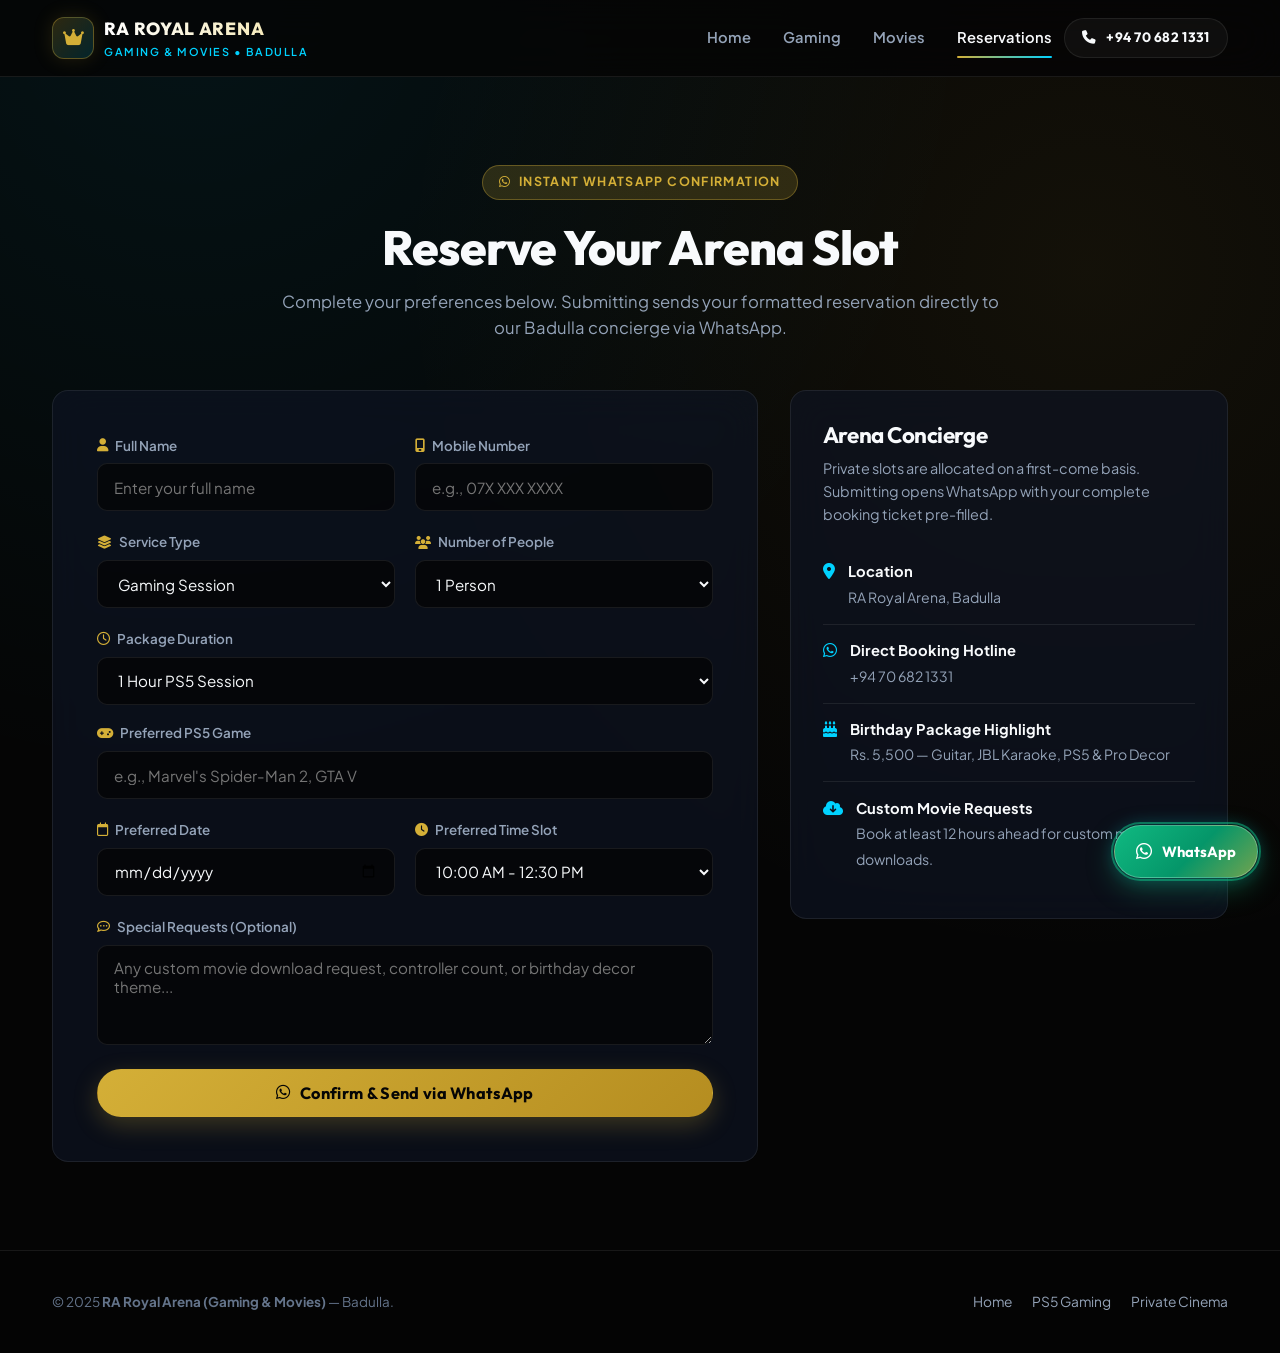
==== booking.html @ 8f67721d "Update booking.html" ====
<!DOCTYPE html>
<html lang="en">
<head>
  <meta charset="UTF-8" />
  <meta name="viewport" content="width=device-width, initial-scale=1.0" />
  <title>Reservations |Royal Arena - Badulla</title>
  <meta name="description" content="Book your PS5 gaming session, private movie screening, or VIP birthday party directly via WhatsApp atRoyal Arena, Badulla." />

  <link rel="preconnect" href="https://fonts.googleapis.com" />
  <link rel="preconnect" href="https://fonts.gstatic.com" crossorigin />
  <link href="https://fonts.googleapis.com/css2?family=Outfit:wght@500;600;700;800;900&family=Plus+Jakarta+Sans:wght@400;500;600;700&display=swap" rel="stylesheet" />
  <link rel="stylesheet" href="https://cdnjs.cloudflare.com/ajax/libs/font-awesome/6.5.1/css/all.min.css" />
  <link rel="stylesheet" href="assets/css/styles.css" />
</head>
<body>
  <div class="page-transition"></div>

  <!-- Header -->
  <header class="site-header">
    <div class="container nav-wrapper">
      <a href="index.html" class="brand-logo">
        <div class="brand-mark"><i class="fa-solid fa-crown"></i></div>
        <div class="brand-text">
          <span class="brand-title">RA Royal Arena</span>
          <span class="brand-subtitle">Gaming &amp; Movies • Badulla</span>
        </div>
      </a>

      <nav class="nav-desktop" aria-label="Primary Navigation">
        <a href="index.html" class="nav-link">Home</a>
        <a href="gaming.html" class="nav-link">Gaming</a>
        <a href="movies.html" class="nav-link">Movies</a>
        <a href="booking.html" class="nav-link active">Reservations</a>
      </nav>

      <a href="tel:+94706821331" class="btn btn-outline btn-sm nav-cta">
        <i class="fa-solid fa-phone"></i> +94 70 682 1331
      </a>

      <button id="mobileMenuToggle" class="mobile-toggle" aria-label="Toggle Menu" aria-expanded="false">
        <i class="fa-solid fa-bars"></i>
      </button>
    </div>
  </header>

  <div id="mobileDrawer" class="mobile-drawer">
    <a href="index.html" class="mobile-nav-link">Home <i class="fa-solid fa-chevron-right"></i></a>
    <a href="gaming.html" class="mobile-nav-link">PS5 Gaming <i class="fa-solid fa-chevron-right"></i></a>
    <a href="movies.html" class="mobile-nav-link">Private Movies <i class="fa-solid fa-chevron-right"></i></a>
    <a href="booking.html" class="mobile-nav-link active">Book Reservation <i class="fa-solid fa-chevron-right"></i></a>
    <a href="booking.html" class="btn btn-gold" style="margin-top: 0.75rem; width: 100%;">
      <i class="fa-regular fa-calendar-check"></i> Book Arena Now
    </a>
  </div>

  <main>
    <section class="section">
      <div class="container">
        <div class="section-header">
          <div class="eyebrow">
            <i class="fa-brands fa-whatsapp"></i> Instant WhatsApp Confirmation
          </div>
          <h1 class="section-title">Reserve Your Arena Slot</h1>
          <p class="section-subtitle">
            Complete your preferences below. Submitting sends your formatted reservation directly to our Badulla concierge via WhatsApp.
          </p>
        </div>

        <div class="booking-layout">
          <!-- Reservation Form -->
          <div class="glass-panel booking-card">
            <form id="reservationForm" novalidate>
              <div class="form-grid form-grid-2" style="margin-bottom: 1.25rem;">
                <div class="form-group">
                  <label for="fullName" class="form-label">
                    <i class="fa-solid fa-user"></i> Full Name
                  </label>
                  <input type="text" id="fullName" class="form-control" placeholder="Enter your full name" required />
                </div>

                <div class="form-group">
                  <label for="mobileNumber" class="form-label">
                    <i class="fa-solid fa-mobile-screen"></i> Mobile Number
                  </label>
                  <input type="tel" id="mobileNumber" class="form-control" placeholder="e.g., 07X XXX XXXX" required />
                </div>
              </div>

              <div class="form-grid form-grid-2" style="margin-bottom: 1.25rem;">
                <div class="form-group">
                  <label for="serviceType" class="form-label">
                    <i class="fa-solid fa-layer-group"></i> Service Type
                  </label>
                  <select id="serviceType" class="form-control">
                    <option value="Gaming Session">Gaming Session</option>
                    <option value="Movie Package">Movie Package</option>
                    <option value="Birthday Package">Birthday Package</option>
                  </select>
                </div>

                <div class="form-group">
                  <label for="peopleCount" class="form-label">
                    <i class="fa-solid fa-users"></i> Number of People
                  </label>
                  <select id="peopleCount" class="form-control"></select>
                </div>
              </div>

              <div class="form-grid" style="margin-bottom: 1.25rem;">
                <div class="form-group" id="durationGroup">
                  <label for="duration" class="form-label">
                    <i class="fa-regular fa-clock"></i> Package Duration
                  </label>
                  <select id="duration" class="form-control"></select>
                </div>

                <div class="form-group">
                  <label for="selectionTitle" id="selectionTitleLabel" class="form-label">
                    <i class="fa-solid fa-gamepad"></i> Preferred Game / Movie / Details
                  </label>
                  <input type="text" id="selectionTitle" class="form-control" placeholder="Specify your game, movie, or custom request" />
                </div>
              </div>

              <div class="form-grid form-grid-2" style="margin-bottom: 1.25rem;">
                <div class="form-group">
                  <label for="preferredDate" class="form-label">
                    <i class="fa-regular fa-calendar"></i> Preferred Date
                  </label>
                  <input type="date" id="preferredDate" class="form-control" required />
                </div>

                <div class="form-group">
                  <label for="timeSlot" class="form-label">
                    <i class="fa-solid fa-clock"></i> Preferred Time Slot
                  </label>
                  <select id="timeSlot" class="form-control" required>
                    <option value="10:00 AM - 12:30 PM">10:00 AM - 12:30 PM</option>
                    <option value="12:30 PM - 03:00 PM">12:30 PM - 03:00 PM</option>
                    <option value="03:00 PM - 05:30 PM">03:00 PM - 05:30 PM</option>
                    <option value="05:30 PM - 08:00 PM">05:30 PM - 08:00 PM</option>
                    <option value="08:00 PM - 10:30 PM">08:00 PM - 10:30 PM</option>
                  </select>
                </div>
              </div>

              <div class="form-group" style="margin-bottom: 1.5rem;">
                <label for="additionalNotes" class="form-label">
                  <i class="fa-regular fa-comment-dots"></i> Special Requests (Optional)
                </label>
                <textarea id="additionalNotes" class="form-control" placeholder="Any custom movie download request, controller count, or birthday decor theme..."></textarea>
              </div>

              <p id="formError" class="form-error" style="margin-bottom: 1rem;">
                <i class="fa-solid fa-circle-exclamation"></i> Please fill in your Full Name, Mobile Number, and Preferred Date before submitting.
              </p>

              <button type="submit" class="btn btn-gold" style="width: 100%; font-size: 1.02rem;">
                <i class="fa-brands fa-whatsapp"></i> Confirm &amp; Send via WhatsApp
              </button>
            </form>
          </div>

          <!-- Concierge Information Panel -->
          <aside class="glass-panel summary-card">
            <h2 style="font-size: 1.4rem; margin-bottom: 0.5rem;">Arena Concierge</h2>
            <p style="color: var(--text-secondary); font-size: 0.9rem; margin-bottom: 1.25rem;">
              Private slots are allocated on a first-come basis. Submitting opens WhatsApp with your complete booking ticket pre-filled.
            </p>

            <div class="summary-row">
              <i class="fa-solid fa-location-dot"></i>
              <div>
                <strong style="display: block; font-size: 0.92rem;">Location</strong>
                <span style="color: var(--text-secondary); font-size: 0.88rem;">RA Royal Arena, Badulla</span>
              </div>
            </div>

            <div class="summary-row">
              <i class="fa-brands fa-whatsapp"></i>
              <div>
                <strong style="display: block; font-size: 0.92rem;">Direct Booking Hotline</strong>
                <span style="color: var(--text-secondary); font-size: 0.88rem;">+94 70 682 1331</span>
              </div>
            </div>

            <div class="summary-row">
              <i class="fa-solid fa-cake-candles"></i>
              <div>
                <strong style="display: block; font-size: 0.92rem;">Birthday Package Highlight</strong>
                <span style="color: var(--text-secondary); font-size: 0.88rem;">Rs. 5,500 — Guitar, JBL Karaoke, PS5 &amp; Pro Decor</span>
              </div>
            </div>

            <div class="summary-row">
              <i class="fa-solid fa-cloud-arrow-down"></i>
              <div>
                <strong style="display: block; font-size: 0.92rem;">Custom Movie Requests</strong>
                <span style="color: var(--text-secondary); font-size: 0.88rem;">Book at least 12 hours ahead for custom movie downloads.</span>
              </div>
            </div>
          </aside>
        </div>
      </div>
    </section>
  </main>

  <footer class="site-footer">
    <div class="container footer-inner">
      <div class="footer-meta">
        &copy; 2025 <strong>RA Royal Arena (Gaming &amp; Movies)</strong> — Badulla.
      </div>
      <div class="footer-links">
        <a href="index.html">Home</a>
        <a href="gaming.html">PS5 Gaming</a>
        <a href="movies.html">Private Cinema</a>
      </div>
    </div>
  </footer>

  <!-- Floating Action Component (Direct WhatsApp Chat on Booking Page) -->
  <a href="https://wa.me/94706821331" target="_blank" rel="noopener noreferrer" class="floating-action" aria-label="Chat on WhatsApp">
    <i class="fa-brands fa-whatsapp"></i>
    <span>WhatsApp</span>
  </a>

  <script src="assets/js/main.js"></script>
</body>
</html>
---- assets/css/styles.css ----
/* ==========================================================================
   RA ROYAL ARENA - LUXURY DESIGN SYSTEM (MOBILE-FIRST HARDENED)
   Palette: Deep Obsidian (#050505), Midnight Navy (#0B0F19),
            Luxury Gold (#D4AF37), Electric Neon Blue (#00D2FF)
   ========================================================================== */

:root {
  --bg-primary: #050505;
  --bg-secondary: #0b0f19;
  --bg-card: rgba(15, 21, 36, 0.65);
  --bg-card-hover: rgba(20, 28, 48, 0.85);

  --gold-primary: #d4af37;
  --gold-light: #f3e5ab;
  --gold-dim: rgba(212, 175, 55, 0.18);

  --neon-blue: #00d2ff;
  --neon-blue-deep: #2563eb;
  --neon-blue-dim: rgba(0, 210, 255, 0.15);

  --text-primary: #f8fafc;
  --text-secondary: #94a3b8;
  --text-muted: #64748b;

  --border-glass: rgba(255, 255, 255, 0.08);
  --border-gold: rgba(212, 175, 55, 0.35);
  --border-neon: rgba(0, 210, 255, 0.35);

  --radius-sm: 10px;
  --radius-md: 16px;
  --radius-lg: 24px;
  --radius-pill: 9999px;

  --transition-fast: 0.25s cubic-bezier(0.4, 0, 0.2, 1);
  --transition-smooth: 0.45s cubic-bezier(0.16, 1, 0.3, 1);
}

/* Reset & Base */
*,
*::before,
*::after {
  box-sizing: border-box;
  margin: 0;
  padding: 0;
}

html {
  scroll-behavior: smooth;
  font-size: 16px;
  background-color: var(--bg-primary);
  color: var(--text-primary);
  overflow-x: hidden;
}

body {
  font-family: 'Plus Jakarta Sans', -apple-system, BlinkMacSystemFont, sans-serif;
  background: radial-gradient(circle at 15% 0%, rgba(0, 210, 255, 0.07) 0%, transparent 45%),
              radial-gradient(circle at 85% 20%, rgba(212, 175, 55, 0.07) 0%, transparent 45%),
              var(--bg-primary);
  color: var(--text-primary);
  line-height: 1.6;
  overflow-x: hidden;
  min-height: 100vh;
  display: flex;
  flex-direction: column;
  -webkit-font-smoothing: antialiased;
}

/* Smooth Page Transition Overlay */
.page-transition {
  position: fixed;
  inset: 0;
  background: var(--bg-primary);
  z-index: 9999;
  pointer-events: none;
  opacity: 0;
  transition: opacity 0.3s ease;
}

body.page-leaving .page-transition {
  opacity: 1;
}

h1, h2, h3, h4, .brand-font {
  font-family: 'Outfit', sans-serif;
  letter-spacing: -0.02em;
  line-height: 1.15;
}

a {
  color: inherit;
  text-decoration: none;
}

ul {
  list-style: none;
}

/* Container */
.container {
  width: 100%;
  max-width: 1240px;
  margin: 0 auto;
  padding: 0 1.15rem;
}

@media (min-width: 768px) {
  .container {
    padding: 0 2rem;
  }
}

/* Glassmorphism Utility */
.glass-panel {
  background: var(--bg-card);
  backdrop-filter: blur(18px);
  -webkit-backdrop-filter: blur(18px);
  border: 1px solid var(--border-glass);
  border-radius: var(--radius-md);
}

/* ==========================================================================
   HEADER & NAVIGATION (Mobile-First Fixed)
   ========================================================================== */
.site-header {
  position: sticky;
  top: 0;
  z-index: 100;
  background: rgba(5, 5, 5, 0.85);
  backdrop-filter: blur(20px);
  -webkit-backdrop-filter: blur(20px);
  border-bottom: 1px solid var(--border-glass);
}

.nav-wrapper {
  display: flex;
  align-items: center;
  justify-content: space-between;
  gap: 0.75rem;
  height: 68px;
}

@media (min-width: 900px) {
  .nav-wrapper {
    height: 76px;
  }
}

.brand-logo {
  display: flex;
  align-items: center;
  gap: 0.65rem;
  min-width: 0;
  flex: 1;
}

.brand-mark {
  width: 38px;
  height: 38px;
  flex-shrink: 0;
  border-radius: 10px;
  background: linear-gradient(135deg, rgba(212, 175, 55, 0.2), rgba(0, 210, 255, 0.15));
  border: 1px solid var(--border-gold);
  display: flex;
  align-items: center;
  justify-content: center;
  color: var(--gold-primary);
  font-size: 1rem;
  box-shadow: 0 0 20px rgba(212, 175, 55, 0.15);
}

@media (min-width: 768px) {
  .brand-mark {
    width: 42px;
    height: 42px;
    border-radius: 12px;
    font-size: 1.15rem;
  }
}

.brand-text {
  display: flex;
  flex-direction: column;
  min-width: 0;
}

.brand-title {
  font-family: 'Outfit', sans-serif;
  font-weight: 800;
  font-size: 0.98rem;
  letter-spacing: 0.03em;
  text-transform: uppercase;
  white-space: nowrap;
  overflow: hidden;
  text-overflow: ellipsis;
  background: linear-gradient(90deg, #ffffff 0%, var(--gold-light) 100%);
  -webkit-background-clip: text;
  -webkit-text-fill-color: transparent;
}

.brand-subtitle {
  font-size: 0.62rem;
  letter-spacing: 0.1em;
  text-transform: uppercase;
  color: var(--neon-blue);
  font-weight: 600;
  white-space: nowrap;
  overflow: hidden;
  text-overflow: ellipsis;
}

@media (min-width: 480px) {
  .brand-title {
    font-size: 1.1rem;
    letter-spacing: 0.04em;
  }
  .brand-subtitle {
    font-size: 0.68rem;
    letter-spacing: 0.14em;
  }
}

.nav-desktop {
  display: none;
  align-items: center;
  gap: 2rem;
}

.nav-link {
  font-size: 0.92rem;
  font-weight: 600;
  color: var(--text-secondary);
  transition: color var(--transition-fast);
  position: relative;
  padding: 0.5rem 0;
}

.nav-link:hover,
.nav-link.active {
  color: var(--text-primary);
}

.nav-link.active::after {
  content: "";
  position: absolute;
  bottom: 0;
  left: 0;
  width: 100%;
  height: 2px;
  background: linear-gradient(90deg, var(--gold-primary), var(--neon-blue));
  border-radius: 2px;
}

/* Higher specificity so .btn does not override display: none on mobile */
.site-header .nav-cta {
  display: none;
}

.mobile-toggle {
  width: 42px;
  height: 42px;
  flex-shrink: 0;
  border-radius: 10px;
  border: 1px solid var(--border-glass);
  background: rgba(255, 255, 255, 0.05);
  color: var(--text-primary);
  font-size: 1.15rem;
  display: flex;
  align-items: center;
  justify-content: center;
  cursor: pointer;
  transition: var(--transition-fast);
}

.mobile-toggle:hover {
  border-color: var(--gold-primary);
  color: var(--gold-primary);
}

/* Mobile Drawer */
.mobile-drawer {
  position: fixed;
  inset: 68px 0 0 0;
  background: rgba(5, 5, 5, 0.97);
  backdrop-filter: blur(24px);
  -webkit-backdrop-filter: blur(24px);
  z-index: 99;
  padding: 1.5rem 1.25rem;
  display: flex;
  flex-direction: column;
  gap: 0.85rem;
  transform: translateX(100%);
  transition: transform var(--transition-smooth);
  overflow-y: auto;
}

.mobile-drawer.open {
  transform: translateX(0);
}

.mobile-nav-link {
  display: flex;
  align-items: center;
  justify-content: space-between;
  padding: 1rem 1.15rem;
  border-radius: var(--radius-sm);
  background: rgba(255, 255, 255, 0.03);
  border: 1px solid var(--border-glass);
  font-family: 'Outfit', sans-serif;
  font-size: 1.05rem;
  font-weight: 600;
  color: var(--text-secondary);
}

.mobile-nav-link.active {
  border-color: var(--border-gold);
  color: var(--gold-primary);
  background: var(--gold-dim);
}

@media (min-width: 900px) {
  .mobile-toggle,
  .mobile-drawer {
    display: none;
  }

  .nav-desktop {
    display: flex;
  }

  .site-header .nav-cta {
    display: inline-flex;
  }
}

/* ==========================================================================
   BUTTONS & INTERACTIVE CONTROLS
   ========================================================================== */
.btn {
  display: inline-flex;
  align-items: center;
  justify-content: center;
  gap: 0.6rem;
  min-height: 48px;
  padding: 0.8rem 1.5rem;
  border-radius: var(--radius-pill);
  font-family: 'Outfit', sans-serif;
  font-weight: 700;
  font-size: 0.95rem;
  letter-spacing: 0.02em;
  cursor: pointer;
  transition: all var(--transition-fast);
  border: 1px solid transparent;
  text-align: center;
  white-space: nowrap;
}

.btn-gold {
  background: linear-gradient(135deg, var(--gold-primary) 0%, #b58d20 100%);
  color: #050505;
  box-shadow: 0 8px 24px rgba(212, 175, 55, 0.25);
}

.btn-gold:hover {
  transform: translateY(-2px);
  box-shadow: 0 12px 32px rgba(212, 175, 55, 0.4);
  filter: brightness(1.08);
}

.btn-neon {
  background: rgba(0, 210, 255, 0.12);
  border: 1px solid var(--border-neon);
  color: var(--neon-blue);
  box-shadow: 0 0 20px rgba(0, 210, 255, 0.12);
}

.btn-neon:hover {
  background: var(--neon-blue);
  color: #050505;
  transform: translateY(-2px);
  box-shadow: 0 8px 28px rgba(0, 210, 255, 0.35);
}

.btn-outline {
  background: rgba(255, 255, 255, 0.04);
  border: 1px solid var(--border-glass);
  color: var(--text-primary);
}

.btn-outline:hover {
  border-color: var(--gold-primary);
  color: var(--gold-primary);
  background: rgba(212, 175, 55, 0.08);
}

.btn-sm {
  min-height: 40px;
  padding: 0.5rem 1.1rem;
  font-size: 0.85rem;
}

/* ==========================================================================
   HERO & SECTION HEADINGS
   ========================================================================== */
.section {
  padding: 3rem 0;
}

@media (min-width: 768px) {
  .section {
    padding: 5.5rem 0;
  }
}

.section-header {
  text-align: center;
  max-width: 720px;
  margin: 0 auto 2.25rem;
}

@media (min-width: 768px) {
  .section-header {
    margin-bottom: 3rem;
  }
}

.eyebrow {
  display: inline-flex;
  align-items: center;
  justify-content: center;
  gap: 0.45rem;
  padding: 0.38rem 0.85rem;
  border-radius: var(--radius-pill);
  font-size: 0.68rem;
  font-weight: 700;
  letter-spacing: 0.07em;
  text-transform: uppercase;
  color: var(--gold-primary);
  background: var(--gold-dim);
  border: 1px solid var(--border-gold);
  margin-bottom: 1rem;
  max-width: 100%;
  text-align: center;
}

@media (min-width: 480px) {
  .eyebrow {
    font-size: 0.78rem;
    padding: 0.4rem 1rem;
    letter-spacing: 0.11em;
    margin-bottom: 1.25rem;
  }
}

.eyebrow-blue {
  color: var(--neon-blue);
  background: var(--neon-blue-dim);
  border-color: var(--border-neon);
}

.section-title {
  font-size: clamp(1.75rem, 4.5vw, 3rem);
  font-weight: 800;
  margin-bottom: 0.85rem;
}

.section-subtitle {
  color: var(--text-secondary);
  font-size: 0.96rem;
}

@media (min-width: 768px) {
  .section-subtitle {
    font-size: 1.04rem;
  }
}

/* Hero Specific */
.hero {
  position: relative;
  padding: 2.5rem 0 3rem;
  overflow: hidden;
}

@media (min-width: 768px) {
  .hero {
    padding: 6rem 0 5rem;
  }
}

.hero-bg-grid {
  position: absolute;
  inset: 0;
  background-image:
    linear-gradient(to right, rgba(255, 255, 255, 0.025) 1px, transparent 1px),
    linear-gradient(to bottom, rgba(255, 255, 255, 0.025) 1px, transparent 1px);
  background-size: 48px 48px;
  mask-image: radial-gradient(circle at center, black 30%, transparent 80%);
  -webkit-mask-image: radial-gradient(circle at center, black 30%, transparent 80%);
  pointer-events: none;
}

.hero-content {
  position: relative;
  z-index: 2;
  text-align: center;
  max-width: 920px;
  margin: 0 auto;
}

.hero-title {
  font-size: clamp(2.1rem, 8vw, 4.75rem);
  font-weight: 900;
  letter-spacing: -0.03em;
  text-transform: uppercase;
  margin-bottom: 0.75rem;
  background: linear-gradient(180deg, #ffffff 30%, #cbd5e1 100%);
  -webkit-background-clip: text;
  -webkit-text-fill-color: transparent;
}

.hero-title span {
  display: block;
  background: linear-gradient(90deg, var(--gold-primary) 0%, var(--gold-light) 50%, var(--neon-blue) 100%);
  -webkit-background-clip: text;
  -webkit-text-fill-color: transparent;
}

.hero-tagline {
  font-family: 'Outfit', sans-serif;
  font-size: clamp(1rem, 3vw, 1.55rem);
  font-weight: 600;
  color: var(--neon-blue);
  letter-spacing: 0.06em;
  text-transform: uppercase;
  margin-bottom: 1rem;
}

.hero-description {
  color: var(--text-secondary);
  font-size: 0.95rem;
  max-width: 650px;
  margin: 0 auto 2rem;
}

@media (min-width: 768px) {
  .hero-description {
    font-size: 1.05rem;
    margin-bottom: 2.75rem;
  }
}

/* Gateway Cards on Home */
.gateway-grid {
  display: grid;
  grid-template-columns: 1fr;
  gap: 1.15rem;
  max-width: 920px;
  margin: 0 auto;
}

@media (min-width: 768px) {
  .gateway-grid {
    grid-template-columns: repeat(2, 1fr);
    gap: 2rem;
  }
}

.gateway-card {
  position: relative;
  padding: 1.65rem 1.4rem;
  border-radius: var(--radius-lg);
  background: linear-gradient(160deg, rgba(15, 22, 38, 0.85) 0%, rgba(5, 5, 5, 0.92) 100%);
  backdrop-filter: blur(20px);
  border: 1px solid var(--border-glass);
  text-align: left;
  transition: all var(--transition-smooth);
  overflow: hidden;
  display: flex;
  flex-direction: column;
  justify-content: space-between;
  min-height: 215px;
}

@media (min-width: 768px) {
  .gateway-card {
    padding: 2.25rem 1.75rem;
    min-height: 260px;
  }
}

.gateway-card::before {
  content: "";
  position: absolute;
  inset: 0;
  opacity: 0;
  transition: opacity var(--transition-smooth);
  pointer-events: none;
}

.gateway-card.gaming::before {
  background: radial-gradient(circle at top right, rgba(0, 210, 255, 0.18), transparent 65%);
}

.gateway-card.movies::before {
  background: radial-gradient(circle at top right, rgba(212, 175, 55, 0.18), transparent 65%);
}

.gateway-card:hover {
  transform: translateY(-6px);
}

.gateway-card.gaming:hover {
  border-color: var(--border-neon);
  box-shadow: 0 20px 45px rgba(0, 210, 255, 0.12);
}

.gateway-card.movies:hover {
  border-color: var(--border-gold);
  box-shadow: 0 20px 45px rgba(212, 175, 55, 0.12);
}

.gateway-card:hover::before {
  opacity: 1;
}

.gateway-icon {
  width: 50px;
  height: 50px;
  border-radius: 14px;
  display: flex;
  align-items: center;
  justify-content: center;
  font-size: 1.35rem;
  margin-bottom: 1.1rem;
}

@media (min-width: 768px) {
  .gateway-icon {
    width: 58px;
    height: 58px;
    border-radius: 16px;
    font-size: 1.5rem;
    margin-bottom: 1.5rem;
  }
}

.gateway-card.gaming .gateway-icon {
  background: var(--neon-blue-dim);
  color: var(--neon-blue);
  border: 1px solid var(--border-neon);
}

.gateway-card.movies .gateway-icon {
  background: var(--gold-dim);
  color: var(--gold-primary);
  border: 1px solid var(--border-gold);
}

.gateway-card h3 {
  font-size: 1.4rem;
  margin-bottom: 0.5rem;
}

@media (min-width: 768px) {
  .gateway-card h3 {
    font-size: 1.6rem;
    margin-bottom: 0.65rem;
  }
}

.gateway-card p {
  color: var(--text-secondary);
  font-size: 0.9rem;
  margin-bottom: 1.35rem;
}

@media (min-width: 768px) {
  .gateway-card p {
    font-size: 0.95rem;
    margin-bottom: 1.75rem;
  }
}

.gateway-action {
  display: inline-flex;
  align-items: center;
  gap: 0.6rem;
  font-family: 'Outfit', sans-serif;
  font-weight: 700;
  font-size: 0.95rem;
}

.gateway-card.gaming .gateway-action {
  color: var(--neon-blue);
}

.gateway-card.movies .gateway-action {
  color: var(--gold-primary);
}

.gateway-card:hover .gateway-action i {
  transform: translateX(5px);
}

.gateway-action i {
  transition: transform var(--transition-fast);
}

/* ==========================================================================
   BIRTHDAY VIP BANNER
   ========================================================================== */
.vip-banner {
  position: relative;
  border-radius: var(--radius-lg);
  background: linear-gradient(135deg, rgba(212, 175, 55, 0.14) 0%, rgba(11, 15, 25, 0.95) 55%, rgba(0, 210, 255, 0.1) 100%);
  border: 1px solid var(--border-gold);
  padding: 1.75rem 1.25rem;
  overflow: hidden;
  display: grid;
  grid-template-columns: 1fr;
  gap: 1.5rem;
  align-items: center;
}

@media (min-width: 900px) {
  .vip-banner {
    grid-template-columns: 1.4fr 1fr;
    padding: 3.5rem;
    gap: 2rem;
  }
}

.vip-price-box {
  background: rgba(5, 5, 5, 0.72);
  backdrop-filter: blur(16px);
  border: 1px solid var(--border-gold);
  border-radius: var(--radius-md);
  padding: 1.5rem;
  text-align: center;
}

@media (min-width: 768px) {
  .vip-price-box {
    padding: 2rem;
  }
}

.vip-price-label {
  font-size: 0.78rem;
  text-transform: uppercase;
  letter-spacing: 0.14em;
  color: var(--text-secondary);
  margin-bottom: 0.4rem;
}

.vip-price-amount {
  font-family: 'Outfit', sans-serif;
  font-size: clamp(2.1rem, 4vw, 3.1rem);
  font-weight: 900;
  color: var(--gold-primary);
  margin-bottom: 0.4rem;
}

.vip-perks {
  display: grid;
  grid-template-columns: 1fr;
  gap: 0.7rem;
  margin: 1.25rem 0 1.75rem;
}

@media (min-width: 480px) {
  .vip-perks {
    grid-template-columns: repeat(2, 1fr);
    gap: 0.85rem;
  }
}

.vip-perk-item {
  display: flex;
  align-items: center;
  gap: 0.7rem;
  font-size: 0.9rem;
  color: var(--text-primary);
  background: rgba(255, 255, 255, 0.04);
  padding: 0.7rem 0.9rem;
  border-radius: var(--radius-sm);
  border: 1px solid var(--border-glass);
}

.vip-perk-item i {
  color: var(--gold-primary);
}

/* ==========================================================================
   FACILITY HIGHLIGHTS & GRIDS
   ========================================================================== */
.features-grid {
  display: grid;
  grid-template-columns: 1fr;
  gap: 1rem;
}

@media (min-width: 640px) {
  .features-grid {
    grid-template-columns: repeat(2, 1fr);
    gap: 1.25rem;
  }
}

@media (min-width: 1024px) {
  .features-grid {
    grid-template-columns: repeat(4, 1fr);
  }
}

.feature-card {
  padding: 1.5rem;
  transition: transform var(--transition-fast), border-color var(--transition-fast);
}

.feature-card:hover {
  transform: translateY(-4px);
  border-color: var(--border-neon);
}

.feature-icon {
  width: 46px;
  height: 46px;
  border-radius: 12px;
  background: rgba(255, 255, 255, 0.05);
  border: 1px solid var(--border-glass);
  display: flex;
  align-items: center;
  justify-content: center;
  font-size: 1.2rem;
  color: var(--gold-primary);
  margin-bottom: 1rem;
}

.feature-card h3 {
  font-size: 1.12rem;
  margin-bottom: 0.4rem;
}

.feature-card p {
  font-size: 0.88rem;
  color: var(--text-secondary);
}

/* ==========================================================================
   PRICING TABLES (Gaming & Movies)
   ========================================================================== */
.pricing-grid {
  display: grid;
  grid-template-columns: 1fr;
  gap: 1.25rem;
}

@media (min-width: 768px) {
  .pricing-grid-2 {
    grid-template-columns: repeat(2, 1fr);
    gap: 1.5rem;
  }

  .pricing-grid-4 {
    grid-template-columns: repeat(2, 1fr);
    gap: 1.5rem;
  }
}

@media (min-width: 1024px) {
  .pricing-grid-4 {
    grid-template-columns: repeat(4, 1fr);
  }
}

.pricing-card {
  padding: 1.65rem 1.35rem;
  display: flex;
  flex-direction: column;
  justify-content: space-between;
  position: relative;
  transition: all var(--transition-fast);
}

@media (min-width: 768px) {
  .pricing-card {
    padding: 2rem 1.75rem;
  }
}

.pricing-card.featured {
  border-color: var(--border-gold);
  background: linear-gradient(180deg, rgba(212, 175, 55, 0.09) 0%, rgba(11, 15, 25, 0.85) 100%);
}

.pricing-card:hover {
  transform: translateY(-4px);
}

.pricing-badge {
  position: absolute;
  top: -12px;
  right: 20px;
  padding: 0.3rem 0.85rem;
  border-radius: var(--radius-pill);
  background: var(--gold-primary);
  color: #050505;
  font-size: 0.72rem;
  font-weight: 800;
  text-transform: uppercase;
  letter-spacing: 0.08em;
}

.pricing-tier-row {
  display: flex;
  align-items: center;
  justify-content: space-between;
  padding: 0.85rem 0.9rem;
  border-radius: var(--radius-sm);
  background: rgba(255, 255, 255, 0.03);
  border: 1px solid var(--border-glass);
  margin-bottom: 0.65rem;
}

.pricing-tier-row:last-of-type {
  margin-bottom: 1.35rem;
}

.tier-players {
  display: flex;
  align-items: center;
  gap: 0.6rem;
  font-weight: 600;
  font-size: 0.9rem;
}

.tier-players i {
  color: var(--neon-blue);
}

.tier-price {
  font-family: 'Outfit', sans-serif;
  font-weight: 800;
  font-size: 1.05rem;
  color: var(--gold-primary);
}

.movie-price-big {
  font-family: 'Outfit', sans-serif;
  font-size: 2rem;
  font-weight: 900;
  color: var(--gold-primary);
  margin: 0.65rem 0;
}

.movie-meta-list {
  margin: 0.85rem 0 1.5rem;
  display: flex;
  flex-direction: column;
  gap: 0.5rem;
  font-size: 0.88rem;
  color: var(--text-secondary);
}

.movie-meta-list li {
  display: flex;
  align-items: center;
  gap: 0.6rem;
}

.movie-meta-list i {
  color: var(--neon-blue);
  font-size: 0.85rem;
}

/* ==========================================================================
   MEDIA CATALOG CARDS (PS5 Games & Featured Movies)
   ========================================================================== */
.media-grid {
  display: grid;
  grid-template-columns: repeat(2, 1fr);
  gap: 0.85rem;
}

@media (min-width: 640px) {
  .media-grid {
    gap: 1.25rem;
  }
}

@media (min-width: 900px) {
  .media-grid {
    grid-template-columns: repeat(3, 1fr);
    gap: 1.5rem;
  }
}

@media (min-width: 1180px) {
  .media-grid {
    grid-template-columns: repeat(5, 1fr);
  }
}

.media-card {
  border-radius: var(--radius-md);
  overflow: hidden;
  background: var(--bg-card);
  border: 1px solid var(--border-glass);
  display: flex;
  flex-direction: column;
  transition: all var(--transition-smooth);
}

.media-card:hover {
  transform: translateY(-6px);
  border-color: var(--border-gold);
  box-shadow: 0 18px 36px rgba(0, 0, 0, 0.55);
}

/* Bespoke Cinematic Poster Artwork Container */
.poster-art {
  position: relative;
  aspect-ratio: 3 / 4;
  padding: 0.85rem;
  display: flex;
  flex-direction: column;
  justify-content: space-between;
  overflow: hidden;
  background: linear-gradient(160deg, var(--poster-c1, #131c31) 0%, #05070d 100%);
}

@media (min-width: 640px) {
  .poster-art {
    padding: 1.25rem;
  }
}

.poster-art::before {
  content: "";
  position: absolute;
  inset: 0;
  background: radial-gradient(circle at 80% 15%, var(--poster-glow, rgba(0, 210, 255, 0.28)), transparent 60%);
  pointer-events: none;
}

.poster-art::after {
  content: "";
  position: absolute;
  inset: 0;
  background: linear-gradient(to top, rgba(5, 5, 5, 0.95) 0%, rgba(5, 5, 5, 0.25) 55%, transparent 100%);
  pointer-events: none;
}

.poster-top {
  position: relative;
  z-index: 2;
  display: flex;
  flex-wrap: wrap;
  gap: 0.3rem;
  align-items: center;
  justify-content: space-between;
}

.poster-tag {
  font-size: 0.6rem;
  font-weight: 700;
  text-transform: uppercase;
  letter-spacing: 0.06em;
  padding: 0.22rem 0.45rem;
  border-radius: 6px;
  background: rgba(5, 5, 5, 0.65);
  border: 1px solid rgba(255, 255, 255, 0.14);
  color: var(--gold-light);
}

@media (min-width: 640px) {
  .poster-tag {
    font-size: 0.68rem;
    padding: 0.28rem 0.6rem;
  }
}

.poster-emblem {
  position: relative;
  z-index: 1;
  font-size: 2.4rem;
  color: rgba(255, 255, 255, 0.12);
  align-self: center;
  margin: auto 0;
  transition: transform var(--transition-smooth), color var(--transition-smooth);
}

@media (min-width: 640px) {
  .poster-emblem {
    font-size: 3.4rem;
  }
}

.media-card:hover .poster-emblem {
  transform: scale(1.12);
  color: rgba(212, 175, 55, 0.28);
}

.poster-bottom {
  position: relative;
  z-index: 2;
}

.poster-title {
  font-family: 'Outfit', sans-serif;
  font-size: 0.92rem;
  font-weight: 800;
  color: #ffffff;
  margin-bottom: 0.2rem;
}

@media (min-width: 640px) {
  .poster-title {
    font-size: 1.08rem;
    margin-bottom: 0.25rem;
  }
}

.poster-sub {
  font-size: 0.72rem;
  color: var(--text-secondary);
}

.media-card-footer {
  padding: 0.65rem;
  border-top: 1px solid var(--border-glass);
  background: rgba(5, 5, 5, 0.55);
}

@media (min-width: 640px) {
  .media-card-footer {
    padding: 0.9rem 1rem;
  }
}

/* Custom Movie Request Notice */
.notice-box {
  margin-top: 2.5rem;
  padding: 1.5rem;
  border-radius: var(--radius-lg);
  background: linear-gradient(135deg, rgba(0, 210, 255, 0.08) 0%, rgba(11, 15, 25, 0.92) 100%);
  border: 1px solid var(--border-neon);
  display: flex;
  flex-direction: column;
  gap: 1.25rem;
  align-items: flex-start;
  justify-content: space-between;
}

@media (min-width: 768px) {
  .notice-box {
    margin-top: 3rem;
    padding: 2rem;
    flex-direction: row;
    align-items: center;
  }
}

/* ==========================================================================
   BOOKING FORM
   ========================================================================== */
.booking-layout {
  display: grid;
  grid-template-columns: 1fr;
  gap: 1.5rem;
  align-items: start;
}

@media (min-width: 960px) {
  .booking-layout {
    grid-template-columns: 1.45fr 0.9fr;
    gap: 2rem;
  }
}

.booking-card {
  padding: 1.5rem 1.25rem;
}

@media (min-width: 768px) {
  .booking-card {
    padding: 2.75rem;
  }
}

.form-grid {
  display: grid;
  grid-template-columns: 1fr;
  gap: 1.1rem;
}

@media (min-width: 640px) {
  .form-grid-2 {
    grid-template-columns: repeat(2, 1fr);
    gap: 1.25rem;
  }
}

.form-group {
  display: flex;
  flex-direction: column;
  gap: 0.45rem;
}

.form-label {
  font-size: 0.84rem;
  font-weight: 600;
  color: var(--text-secondary);
  display: flex;
  align-items: center;
  gap: 0.45rem;
}

.form-label i {
  color: var(--gold-primary);
  font-size: 0.82rem;
}

.form-control {
  width: 100%;
  min-height: 48px;
  padding: 0.75rem 1rem;
  border-radius: var(--radius-sm);
  background: rgba(5, 5, 5, 0.7);
  border: 1px solid var(--border-glass);
  color: var(--text-primary);
  font-family: inherit;
  font-size: 0.95rem;
  transition: border-color var(--transition-fast), box-shadow var(--transition-fast);
}

.form-control:focus {
  outline: none;
  border-color: var(--neon-blue);
  box-shadow: 0 0 0 3px rgba(0, 210, 255, 0.14);
}

select.form-control option {
  background-color: #0b0f19;
  color: #ffffff;
}

textarea.form-control {
  min-height: 100px;
  resize: vertical;
}

.form-error {
  color: #f87171;
  font-size: 0.82rem;
  display: none;
  margin-top: 0.25rem;
}

.form-error.visible {
  display: block;
}

.summary-card {
  padding: 1.5rem 1.25rem;
}

@media (min-width: 768px) {
  .summary-card {
    padding: 2rem;
  }
}

.summary-row {
  display: flex;
  align-items: flex-start;
  gap: 0.85rem;
  padding: 0.9rem 0;
  border-bottom: 1px solid var(--border-glass);
}

.summary-row:last-child {
  border-bottom: none;
}

.summary-row i {
  color: var(--neon-blue);
  margin-top: 0.2rem;
}

/* ==========================================================================
   MINIMAL CORPORATE FOOTER
   ========================================================================== */
.site-footer {
  margin-top: auto;
  border-top: 1px solid var(--border-glass);
  background: rgba(5, 5, 5, 0.9);
  padding: 2rem 0 5rem;
}

@media (min-width: 768px) {
  .site-footer {
    padding: 2.5rem 0;
  }
}

.footer-inner {
  display: flex;
  flex-direction: column;
  gap: 1.15rem;
  align-items: center;
  justify-content: space-between;
  text-align: center;
}

@media (min-width: 768px) {
  .footer-inner {
    flex-direction: row;
    text-align: left;
  }
}

.footer-meta {
  font-size: 0.84rem;
  color: var(--text-muted);
}

.footer-links {
  display: flex;
  flex-wrap: wrap;
  justify-content: center;
  gap: 1.25rem;
  font-size: 0.86rem;
  color: var(--text-secondary);
}

.footer-links a:hover {
  color: var(--gold-primary);
}

/* ==========================================================================
   FLOATING PULSATING BOOK NOW / WHATSAPP ACTION BUTTON
   ========================================================================== */
.floating-action {
  position: fixed;
  right: 14px;
  bottom: 14px;
  z-index: 950;
  display: inline-flex;
  align-items: center;
  gap: 0.55rem;
  padding: 0.72rem 1.05rem;
  border-radius: var(--radius-pill);
  background: linear-gradient(135deg, #10b981 0%, #059669 55%, var(--gold-primary) 140%);
  color: #ffffff;
  font-family: 'Outfit', sans-serif;
  font-weight: 700;
  font-size: 0.84rem;
  border: 1px solid rgba(255, 255, 255, 0.25);
  box-shadow: 0 10px 28px rgba(16, 185, 129, 0.35), 0 0 18px rgba(0, 210, 255, 0.2);
  transition: transform var(--transition-fast);
}

@media (min-width: 768px) {
  .floating-action {
    right: 22px;
    bottom: 22px;
    padding: 0.85rem 1.3rem;
    font-size: 0.92rem;
    gap: 0.65rem;
  }
}

.floating-action::before {
  content: "";
  position: absolute;
  inset: -4px;
  border-radius: var(--radius-pill);
  border: 2px solid rgba(16, 185, 129, 0.55);
  animation: pulseRing 2.2s cubic-bezier(0.24, 0, 0.38, 1) infinite;
  pointer-events: none;
}

.floating-action:hover {
  transform: translateY(-3px) scale(1.03);
}

.floating-action i {
  font-size: 1.15rem;
}

@keyframes pulseRing {
  0% {
    transform: scale(0.96);
    opacity: 0.85;
  }
  70% {
    transform: scale(1.16);
    opacity: 0;
  }
  100% {
    transform: scale(1.16);
    opacity: 0;
  }
}
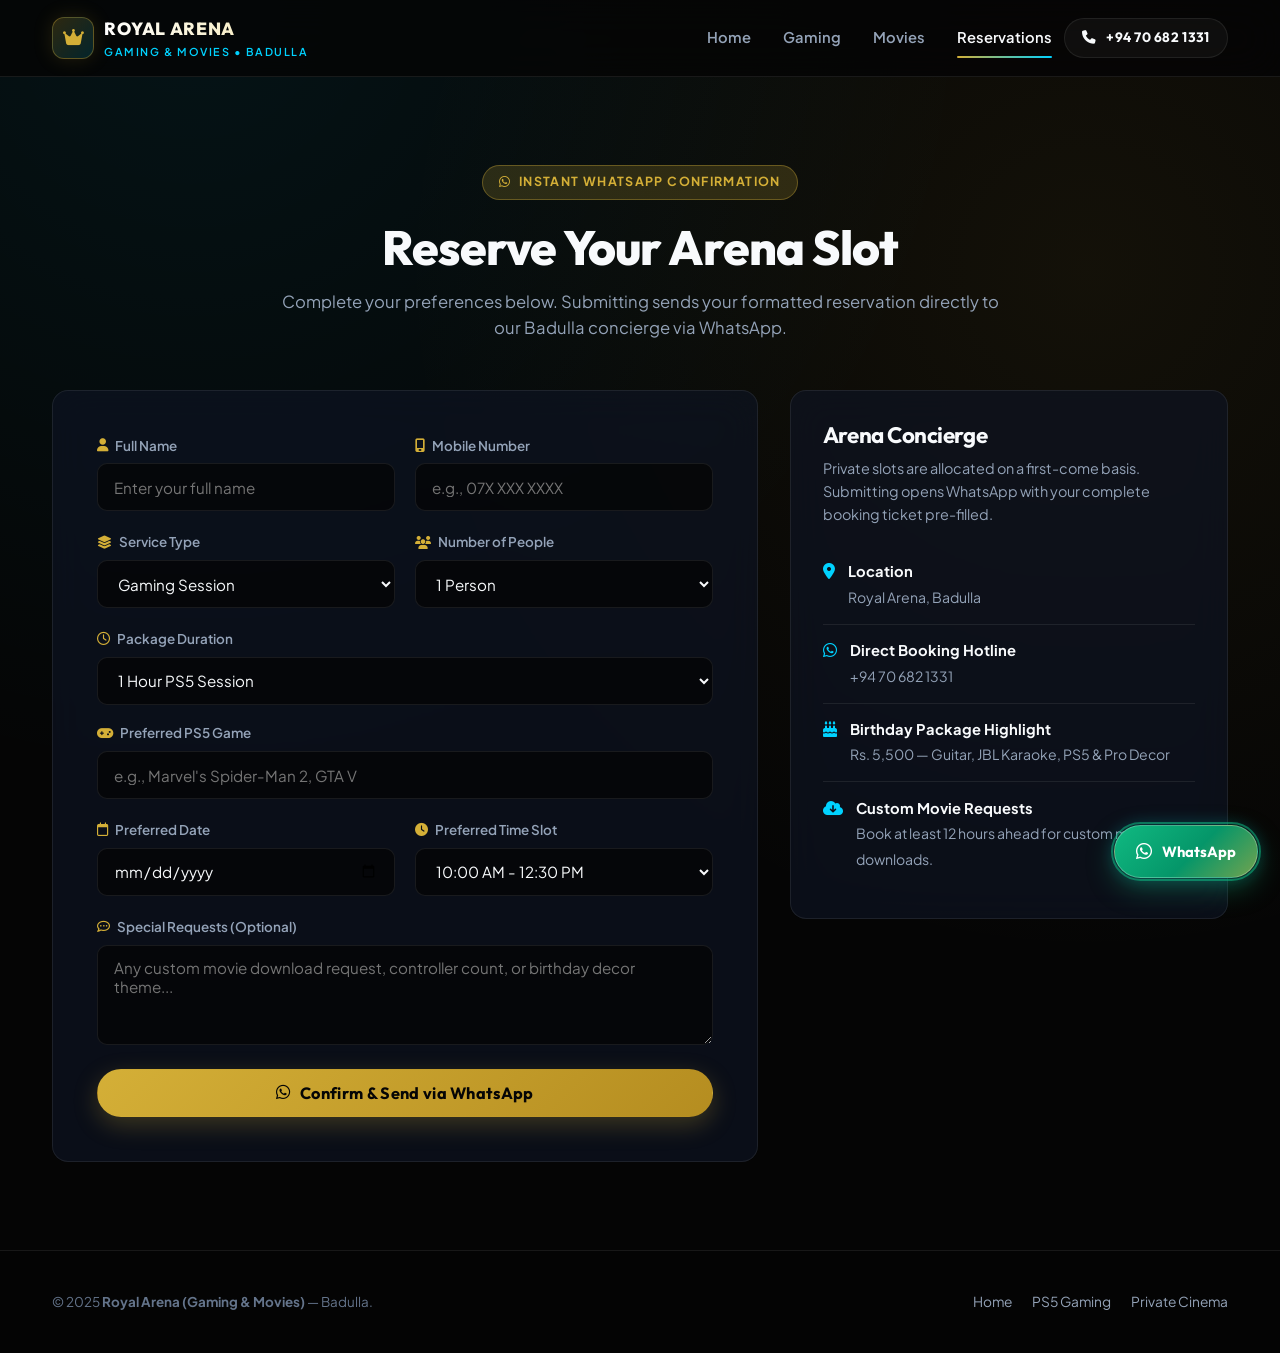
==== commit 62a11015: "Update booking.html" ====
--- a/booking.html
+++ b/booking.html
@@ -21,7 +21,7 @@
       <a href="index.html" class="brand-logo">
         <div class="brand-mark"><i class="fa-solid fa-crown"></i></div>
         <div class="brand-text">
-          <span class="brand-title">RA Royal Arena</span>
+          <span class="brand-title"> Royal Arena</span>
           <span class="brand-subtitle">Gaming &amp; Movies • Badulla</span>
         </div>
       </a>
@@ -172,7 +172,7 @@
               <i class="fa-solid fa-location-dot"></i>
               <div>
                 <strong style="display: block; font-size: 0.92rem;">Location</strong>
-                <span style="color: var(--text-secondary); font-size: 0.88rem;">RA Royal Arena, Badulla</span>
+                <span style="color: var(--text-secondary); font-size: 0.88rem;"> Royal Arena, Badulla</span>
               </div>
             </div>
 
@@ -208,7 +208,7 @@
   <footer class="site-footer">
     <div class="container footer-inner">
       <div class="footer-meta">
-        &copy; 2025 <strong>RA Royal Arena (Gaming &amp; Movies)</strong> — Badulla.
+        &copy; 2025 <strong> Royal Arena (Gaming &amp; Movies)</strong> — Badulla.
       </div>
       <div class="footer-links">
         <a href="index.html">Home</a>
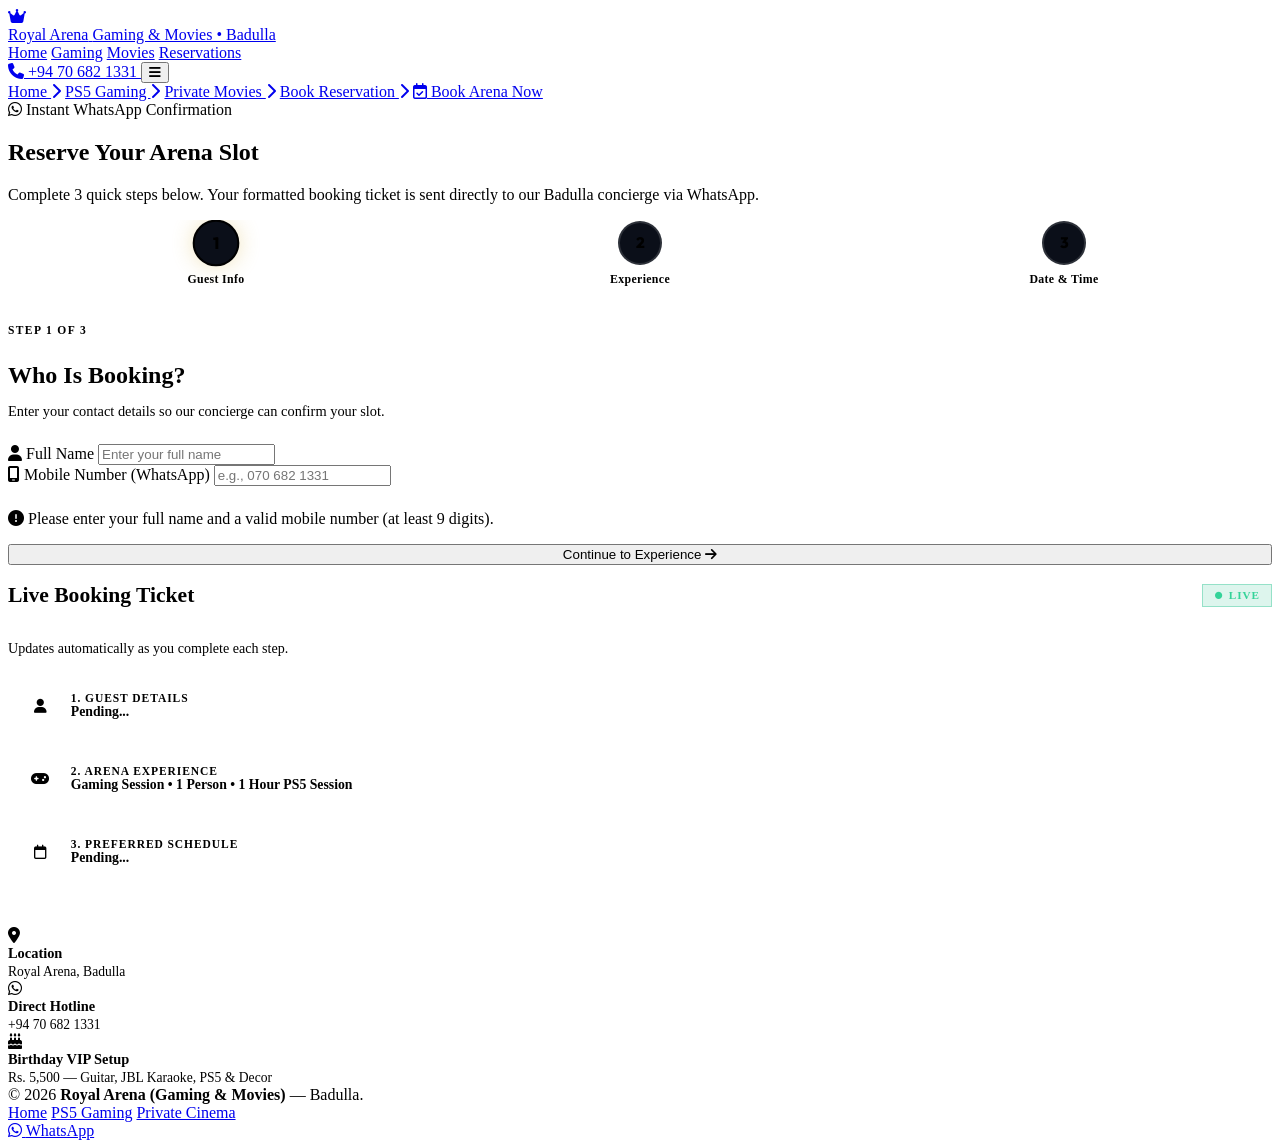
==== commit 824a6154: "Add files via upload" ====
--- a/booking.html
+++ b/booking.html
@@ -3,8 +3,8 @@
 <head>
   <meta charset="UTF-8" />
   <meta name="viewport" content="width=device-width, initial-scale=1.0" />
-  <title>Reservations |Royal Arena - Badulla</title>
-  <meta name="description" content="Book your PS5 gaming session, private movie screening, or VIP birthday party directly via WhatsApp atRoyal Arena, Badulla." />
+  <title>Reservations | Royal Arena - Badulla</title>
+  <meta name="description" content="Book your PS5 gaming session, private movie screening, or VIP birthday party directly via WhatsApp at Royal Arena, Badulla." />
 
   <link rel="preconnect" href="https://fonts.googleapis.com" />
   <link rel="preconnect" href="https://fonts.gstatic.com" crossorigin />
@@ -21,7 +21,7 @@
       <a href="index.html" class="brand-logo">
         <div class="brand-mark"><i class="fa-solid fa-crown"></i></div>
         <div class="brand-text">
-          <span class="brand-title"> Royal Arena</span>
+          <span class="brand-title">Royal Arena</span>
           <span class="brand-subtitle">Gaming &amp; Movies • Badulla</span>
         </div>
       </a>
@@ -43,6 +43,7 @@
     </div>
   </header>
 
+  <!-- Mobile Navigation Drawer -->
   <div id="mobileDrawer" class="mobile-drawer">
     <a href="index.html" class="mobile-nav-link">Home <i class="fa-solid fa-chevron-right"></i></a>
     <a href="gaming.html" class="mobile-nav-link">PS5 Gaming <i class="fa-solid fa-chevron-right"></i></a>
@@ -62,141 +63,290 @@
           </div>
           <h1 class="section-title">Reserve Your Arena Slot</h1>
           <p class="section-subtitle">
-            Complete your preferences below. Submitting sends your formatted reservation directly to our Badulla concierge via WhatsApp.
+            Complete 3 quick steps below. Your formatted booking ticket is sent directly to our Badulla concierge via WhatsApp.
           </p>
         </div>
 
         <div class="booking-layout">
-          <!-- Reservation Form -->
-          <div class="glass-panel booking-card">
+          <!-- 3-Step Reservation Wizard Card -->
+          <div class="glass-panel booking-card wizard-shell">
+            <!-- Pre-selected Choice Banner (Shown automatically when arriving from Games/Movies/Popup) -->
+            <div id="prefillNotice" class="prefill-notice" style="display: none;">
+              <i class="fa-solid fa-bolt"></i>
+              <span id="prefillText">Pre-selected item loaded</span>
+            </div>
+
+            <!-- Step Progress Bar -->
+            <div class="wizard-stepper" aria-label="Booking Progress">
+              <div class="wizard-track">
+                <div id="wizardTrackFill" class="wizard-track-fill"></div>
+              </div>
+
+              <button type="button" class="step-node active" data-step-target="1">
+                <span class="step-circle">
+                  <span class="step-num">1</span>
+                  <i class="fa-solid fa-check step-check"></i>
+                </span>
+                <span class="step-label">Guest Info</span>
+              </button>
+
+              <button type="button" class="step-node" data-step-target="2" disabled>
+                <span class="step-circle">
+                  <span class="step-num">2</span>
+                  <i class="fa-solid fa-check step-check"></i>
+                </span>
+                <span class="step-label">Experience</span>
+              </button>
+
+              <button type="button" class="step-node" data-step-target="3" disabled>
+                <span class="step-circle">
+                  <span class="step-num">3</span>
+                  <i class="fa-solid fa-check step-check"></i>
+                </span>
+                <span class="step-label">Date &amp; Time</span>
+              </button>
+            </div>
+
+            <!-- Animated Step-Complete Overlay -->
+            <div id="stepSuccessOverlay" class="step-success-overlay" aria-hidden="true">
+              <div class="tick-badge">
+                <svg class="tick-svg" viewBox="0 0 52 52">
+                  <circle class="tick-circle" cx="26" cy="26" r="24" fill="none" />
+                  <path class="tick-path" fill="none" d="M14.1 27.2l7.1 7.2 16.7-16.8" />
+                </svg>
+              </div>
+              <p id="stepSuccessText" class="step-success-text">Step Completed</p>
+            </div>
+
             <form id="reservationForm" novalidate>
-              <div class="form-grid form-grid-2" style="margin-bottom: 1.25rem;">
-                <div class="form-group">
-                  <label for="fullName" class="form-label">
-                    <i class="fa-solid fa-user"></i> Full Name
+              <!-- STEP 1: Full Name & Mobile Number -->
+              <div class="wizard-pane active" data-step="1">
+                <div class="step-heading">
+                  <span class="step-kicker">Step 1 of 3</span>
+                  <h2>Who Is Booking?</h2>
+                  <p>Enter your contact details so our concierge can confirm your slot.</p>
+                </div>
+
+                <div class="form-grid" style="margin-bottom: 1.5rem;">
+                  <div class="form-group">
+                    <label for="fullName" class="form-label">
+                      <i class="fa-solid fa-user"></i> Full Name
+                    </label>
+                    <input type="text" id="fullName" class="form-control" placeholder="Enter your full name" autocomplete="name" required />
+                  </div>
+
+                  <div class="form-group">
+                    <label for="mobileNumber" class="form-label">
+                      <i class="fa-solid fa-mobile-screen"></i> Mobile Number (WhatsApp)
+                    </label>
+                    <input type="tel" id="mobileNumber" class="form-control" placeholder="e.g., 070 682 1331" autocomplete="tel" required />
+                  </div>
+                </div>
+
+                <p id="errorStep1" class="form-error" style="margin-bottom: 1rem;">
+                  <i class="fa-solid fa-circle-exclamation"></i> Please enter your full name and a valid mobile number (at least 9 digits).
+                </p>
+
+                <div class="wizard-actions single">
+                  <button type="button" id="nextToStep2" class="btn btn-gold" style="width: 100%;">
+                    Continue to Experience <i class="fa-solid fa-arrow-right"></i>
+                  </button>
+                </div>
+              </div>
+
+              <!-- STEP 2: Service Type, People, Duration, Game/Movie -->
+              <div class="wizard-pane" data-step="2">
+                <div class="step-heading">
+                  <span class="step-kicker">Step 2 of 3</span>
+                  <h2>Customize Your Experience</h2>
+                  <p>Choose your service, group size, duration, and preferred title.</p>
+                </div>
+
+                <div class="form-grid form-grid-2" style="margin-bottom: 1.15rem;">
+                  <div class="form-group">
+                    <label for="serviceType" class="form-label">
+                      <i class="fa-solid fa-layer-group"></i> Service Type
+                    </label>
+                    <select id="serviceType" class="form-control">
+                      <option value="Gaming Session">Gaming Session</option>
+                      <option value="Movie Package">Movie Package</option>
+                      <option value="Birthday Package">Birthday Package</option>
+                    </select>
+                  </div>
+
+                  <div class="form-group">
+                    <label for="peopleCount" class="form-label">
+                      <i class="fa-solid fa-users"></i> Number of People
+                    </label>
+                    <select id="peopleCount" class="form-control"></select>
+                  </div>
+                </div>
+
+                <div class="form-grid" style="margin-bottom: 1.5rem;">
+                  <div class="form-group" id="durationGroup">
+                    <label for="duration" class="form-label">
+                      <i class="fa-regular fa-clock"></i> Package Duration
+                    </label>
+                    <select id="duration" class="form-control"></select>
+                  </div>
+
+                  <div class="form-group">
+                    <label for="selectionTitle" id="selectionTitleLabel" class="form-label">
+                      <i class="fa-solid fa-gamepad"></i> Preferred PS5 Game
+                    </label>
+                    <input type="text" id="selectionTitle" class="form-control" placeholder="e.g., Grand Theft Auto VI (GTA 6)" />
+                  </div>
+                </div>
+
+                <p id="errorStep2" class="form-error" style="margin-bottom: 1rem;">
+                  <i class="fa-solid fa-circle-exclamation"></i> Please select your service options before continuing.
+                </p>
+
+                <div class="wizard-actions">
+                  <button type="button" class="btn btn-outline wizard-back" data-prev="1">
+                    <i class="fa-solid fa-arrow-left"></i> Back
+                  </button>
+                  <button type="button" id="nextToStep3" class="btn btn-gold" style="flex: 1;">
+                    Continue to Schedule <i class="fa-solid fa-arrow-right"></i>
+                  </button>
+                </div>
+              </div>
+
+              <!-- STEP 3: Preferred Date, Time Slot & Special Requests -->
+              <div class="wizard-pane" data-step="3">
+                <div class="step-heading">
+                  <span class="step-kicker">Step 3 of 3</span>
+                  <h2>Select Date &amp; Time</h2>
+                  <p>Lock in your preferred slot and add any special requests.</p>
+                </div>
+
+                <div class="form-grid form-grid-2" style="margin-bottom: 1.15rem;">
+                  <div class="form-group">
+                    <label for="preferredDate" class="form-label">
+                      <i class="fa-regular fa-calendar"></i> Preferred Date
+                    </label>
+                    <input type="date" id="preferredDate" class="form-control" required />
+                  </div>
+
+                  <div class="form-group">
+                    <label for="timeSlot" class="form-label">
+                      <i class="fa-solid fa-clock"></i> Preferred Time Slot
+                    </label>
+                    <select id="timeSlot" class="form-control" required>
+                      <option value="10:00 AM - 12:30 PM">10:00 AM - 12:30 PM</option>
+                      <option value="12:30 PM - 03:00 PM">12:30 PM - 03:00 PM</option>
+                      <option value="03:00 PM - 05:30 PM">03:00 PM - 05:30 PM</option>
+                      <option value="05:30 PM - 08:00 PM">05:30 PM - 08:00 PM</option>
+                      <option value="08:00 PM - 10:30 PM">08:00 PM - 10:30 PM</option>
+                    </select>
+                  </div>
+                </div>
+
+                <div class="form-group" style="margin-bottom: 1.5rem;">
+                  <label for="additionalNotes" class="form-label">
+                    <i class="fa-regular fa-comment-dots"></i> Special Requests (Optional)
                   </label>
-                  <input type="text" id="fullName" class="form-control" placeholder="Enter your full name" required />
-                </div>
-
-                <div class="form-group">
-                  <label for="mobileNumber" class="form-label">
-                    <i class="fa-solid fa-mobile-screen"></i> Mobile Number
-                  </label>
-                  <input type="tel" id="mobileNumber" class="form-control" placeholder="e.g., 07X XXX XXXX" required />
-                </div>
-              </div>
-
-              <div class="form-grid form-grid-2" style="margin-bottom: 1.25rem;">
-                <div class="form-group">
-                  <label for="serviceType" class="form-label">
-                    <i class="fa-solid fa-layer-group"></i> Service Type
-                  </label>
-                  <select id="serviceType" class="form-control">
-                    <option value="Gaming Session">Gaming Session</option>
-                    <option value="Movie Package">Movie Package</option>
-                    <option value="Birthday Package">Birthday Package</option>
-                  </select>
-                </div>
-
-                <div class="form-group">
-                  <label for="peopleCount" class="form-label">
-                    <i class="fa-solid fa-users"></i> Number of People
-                  </label>
-                  <select id="peopleCount" class="form-control"></select>
-                </div>
-              </div>
-
-              <div class="form-grid" style="margin-bottom: 1.25rem;">
-                <div class="form-group" id="durationGroup">
-                  <label for="duration" class="form-label">
-                    <i class="fa-regular fa-clock"></i> Package Duration
-                  </label>
-                  <select id="duration" class="form-control"></select>
-                </div>
-
-                <div class="form-group">
-                  <label for="selectionTitle" id="selectionTitleLabel" class="form-label">
-                    <i class="fa-solid fa-gamepad"></i> Preferred Game / Movie / Details
-                  </label>
-                  <input type="text" id="selectionTitle" class="form-control" placeholder="Specify your game, movie, or custom request" />
-                </div>
-              </div>
-
-              <div class="form-grid form-grid-2" style="margin-bottom: 1.25rem;">
-                <div class="form-group">
-                  <label for="preferredDate" class="form-label">
-                    <i class="fa-regular fa-calendar"></i> Preferred Date
-                  </label>
-                  <input type="date" id="preferredDate" class="form-control" required />
-                </div>
-
-                <div class="form-group">
-                  <label for="timeSlot" class="form-label">
-                    <i class="fa-solid fa-clock"></i> Preferred Time Slot
-                  </label>
-                  <select id="timeSlot" class="form-control" required>
-                    <option value="10:00 AM - 12:30 PM">10:00 AM - 12:30 PM</option>
-                    <option value="12:30 PM - 03:00 PM">12:30 PM - 03:00 PM</option>
-                    <option value="03:00 PM - 05:30 PM">03:00 PM - 05:30 PM</option>
-                    <option value="05:30 PM - 08:00 PM">05:30 PM - 08:00 PM</option>
-                    <option value="08:00 PM - 10:30 PM">08:00 PM - 10:30 PM</option>
-                  </select>
-                </div>
-              </div>
-
-              <div class="form-group" style="margin-bottom: 1.5rem;">
-                <label for="additionalNotes" class="form-label">
-                  <i class="fa-regular fa-comment-dots"></i> Special Requests (Optional)
-                </label>
-                <textarea id="additionalNotes" class="form-control" placeholder="Any custom movie download request, controller count, or birthday decor theme..."></textarea>
-              </div>
-
-              <p id="formError" class="form-error" style="margin-bottom: 1rem;">
-                <i class="fa-solid fa-circle-exclamation"></i> Please fill in your Full Name, Mobile Number, and Preferred Date before submitting.
-              </p>
-
-              <button type="submit" class="btn btn-gold" style="width: 100%; font-size: 1.02rem;">
-                <i class="fa-brands fa-whatsapp"></i> Confirm &amp; Send via WhatsApp
-              </button>
+                  <textarea id="additionalNotes" class="form-control" placeholder="Any custom movie download request, controller count, or birthday decor theme..."></textarea>
+                </div>
+
+                <p id="errorStep3" class="form-error" style="margin-bottom: 1rem;">
+                  <i class="fa-solid fa-circle-exclamation"></i> Please choose your preferred date and time slot.
+                </p>
+
+                <div class="wizard-actions">
+                  <button type="button" class="btn btn-outline wizard-back" data-prev="2">
+                    <i class="fa-solid fa-arrow-left"></i> Back
+                  </button>
+                  <button type="submit" class="btn btn-gold" style="flex: 1;">
+                    <i class="fa-brands fa-whatsapp"></i> Confirm &amp; Send via WhatsApp
+                  </button>
+                </div>
+              </div>
+
+              <!-- FINAL CONFIRMATION STATE (Shown right after WhatsApp opens) -->
+              <div id="wizardFinalDone" class="wizard-final-done" style="display: none;">
+                <div class="tick-badge large">
+                  <svg class="tick-svg" viewBox="0 0 52 52">
+                    <circle class="tick-circle" cx="26" cy="26" r="24" fill="none" />
+                    <path class="tick-path" fill="none" d="M14.1 27.2l7.1 7.2 16.7-16.8" />
+                  </svg>
+                </div>
+                <h2>Reservation Ticket Ready</h2>
+                <p>Your booking details have been formatted for WhatsApp. If WhatsApp didn't open automatically, tap the button below.</p>
+                <div class="wizard-actions" style="flex-direction: column; width: 100%;">
+                  <a id="manualWhatsappLink" href="#" target="_blank" rel="noopener noreferrer" class="btn btn-gold" style="width: 100%;">
+                    <i class="fa-brands fa-whatsapp"></i> Open WhatsApp Ticket
+                  </a>
+                  <button type="button" id="resetWizardBtn" class="btn btn-outline btn-sm" style="width: 100%;">
+                    <i class="fa-solid fa-rotate-left"></i> Make Another Booking
+                  </button>
+                </div>
+              </div>
             </form>
           </div>
 
-          <!-- Concierge Information Panel -->
+          <!-- Live Reservation Ticket & Concierge Sidebar -->
           <aside class="glass-panel summary-card">
-            <h2 style="font-size: 1.4rem; margin-bottom: 0.5rem;">Arena Concierge</h2>
-            <p style="color: var(--text-secondary); font-size: 0.9rem; margin-bottom: 1.25rem;">
-              Private slots are allocated on a first-come basis. Submitting opens WhatsApp with your complete booking ticket pre-filled.
+            <div style="display: flex; align-items: center; justify-content: space-between; margin-bottom: 0.5rem;">
+              <h2 style="font-size: 1.35rem;">Live Booking Ticket</h2>
+              <span class="ticket-status-pill"><i class="fa-solid fa-circle"></i> Live</span>
+            </div>
+            <p style="color: var(--text-secondary); font-size: 0.88rem; margin-bottom: 1.15rem;">
+              Updates automatically as you complete each step.
             </p>
 
-            <div class="summary-row">
-              <i class="fa-solid fa-location-dot"></i>
-              <div>
-                <strong style="display: block; font-size: 0.92rem;">Location</strong>
-                <span style="color: var(--text-secondary); font-size: 0.88rem;"> Royal Arena, Badulla</span>
-              </div>
-            </div>
-
-            <div class="summary-row">
-              <i class="fa-brands fa-whatsapp"></i>
-              <div>
-                <strong style="display: block; font-size: 0.92rem;">Direct Booking Hotline</strong>
-                <span style="color: var(--text-secondary); font-size: 0.88rem;">+94 70 682 1331</span>
-              </div>
-            </div>
-
-            <div class="summary-row">
-              <i class="fa-solid fa-cake-candles"></i>
-              <div>
-                <strong style="display: block; font-size: 0.92rem;">Birthday Package Highlight</strong>
-                <span style="color: var(--text-secondary); font-size: 0.88rem;">Rs. 5,500 — Guitar, JBL Karaoke, PS5 &amp; Pro Decor</span>
-              </div>
-            </div>
-
-            <div class="summary-row">
-              <i class="fa-solid fa-cloud-arrow-down"></i>
-              <div>
-                <strong style="display: block; font-size: 0.92rem;">Custom Movie Requests</strong>
-                <span style="color: var(--text-secondary); font-size: 0.88rem;">Book at least 12 hours ahead for custom movie downloads.</span>
+            <div class="ticket-checklist">
+              <div class="ticket-item" id="ticketStep1">
+                <div class="ticket-icon"><i class="fa-solid fa-user"></i></div>
+                <div class="ticket-info">
+                  <span class="ticket-label">1. Guest Details</span>
+                  <strong class="ticket-value" id="ticketGuestValue">Pending...</strong>
+                </div>
+                <i class="fa-solid fa-circle-check ticket-done-icon"></i>
+              </div>
+
+              <div class="ticket-item" id="ticketStep2">
+                <div class="ticket-icon"><i class="fa-solid fa-gamepad"></i></div>
+                <div class="ticket-info">
+                  <span class="ticket-label">2. Arena Experience</span>
+                  <strong class="ticket-value" id="ticketExpValue">Pending...</strong>
+                </div>
+                <i class="fa-solid fa-circle-check ticket-done-icon"></i>
+              </div>
+
+              <div class="ticket-item" id="ticketStep3">
+                <div class="ticket-icon"><i class="fa-regular fa-calendar"></i></div>
+                <div class="ticket-info">
+                  <span class="ticket-label">3. Preferred Schedule</span>
+                  <strong class="ticket-value" id="ticketDateValue">Pending...</strong>
+                </div>
+                <i class="fa-solid fa-circle-check ticket-done-icon"></i>
+              </div>
+            </div>
+
+            <div style="margin-top: 1.5rem; padding-top: 1.25rem; border-top: 1px solid var(--border-glass);">
+              <div class="summary-row">
+                <i class="fa-solid fa-location-dot"></i>
+                <div>
+                  <strong style="display: block; font-size: 0.9rem;">Location</strong>
+                  <span style="color: var(--text-secondary); font-size: 0.85rem;">Royal Arena, Badulla</span>
+                </div>
+              </div>
+
+              <div class="summary-row">
+                <i class="fa-brands fa-whatsapp"></i>
+                <div>
+                  <strong style="display: block; font-size: 0.9rem;">Direct Hotline</strong>
+                  <span style="color: var(--text-secondary); font-size: 0.85rem;">+94 70 682 1331</span>
+                </div>
+              </div>
+
+              <div class="summary-row">
+                <i class="fa-solid fa-cake-candles"></i>
+                <div>
+                  <strong style="display: block; font-size: 0.9rem;">Birthday VIP Setup</strong>
+                  <span style="color: var(--text-secondary); font-size: 0.85rem;">Rs. 5,500 — Guitar, JBL Karaoke, PS5 &amp; Decor</span>
+                </div>
               </div>
             </div>
           </aside>
@@ -208,7 +358,7 @@
   <footer class="site-footer">
     <div class="container footer-inner">
       <div class="footer-meta">
-        &copy; 2025 <strong> Royal Arena (Gaming &amp; Movies)</strong> — Badulla.
+        &copy; 2026 <strong>Royal Arena (Gaming &amp; Movies)</strong> — Badulla.
       </div>
       <div class="footer-links">
         <a href="index.html">Home</a>
@@ -226,4 +376,4 @@
 
   <script src="assets/js/main.js"></script>
 </body>
-</html>
+</html>
--- a/assets/css/styles.css
+++ b/assets/css/styles.css
@@ -1,1407 +1,371 @@
 /* ==========================================================================
-   RA ROYAL ARENA - LUXURY DESIGN SYSTEM (MOBILE-FIRST HARDENED)
-   Palette: Deep Obsidian (#050505), Midnight Navy (#0B0F19),
-            Luxury Gold (#D4AF37), Electric Neon Blue (#00D2FF)
+   3-STEP BOOKING WIZARD, ANIMATED SVG CHECKMARK & LIVE TICKET
    ========================================================================== */
-
-:root {
-  --bg-primary: #050505;
-  --bg-secondary: #0b0f19;
-  --bg-card: rgba(15, 21, 36, 0.65);
-  --bg-card-hover: rgba(20, 28, 48, 0.85);
-
-  --gold-primary: #d4af37;
-  --gold-light: #f3e5ab;
-  --gold-dim: rgba(212, 175, 55, 0.18);
-
-  --neon-blue: #00d2ff;
-  --neon-blue-deep: #2563eb;
-  --neon-blue-dim: rgba(0, 210, 255, 0.15);
-
-  --text-primary: #f8fafc;
-  --text-secondary: #94a3b8;
-  --text-muted: #64748b;
-
-  --border-glass: rgba(255, 255, 255, 0.08);
-  --border-gold: rgba(212, 175, 55, 0.35);
-  --border-neon: rgba(0, 210, 255, 0.35);
-
-  --radius-sm: 10px;
-  --radius-md: 16px;
-  --radius-lg: 24px;
-  --radius-pill: 9999px;
-
-  --transition-fast: 0.25s cubic-bezier(0.4, 0, 0.2, 1);
-  --transition-smooth: 0.45s cubic-bezier(0.16, 1, 0.3, 1);
-}
-
-/* Reset & Base */
-*,
-*::before,
-*::after {
-  box-sizing: border-box;
-  margin: 0;
-  padding: 0;
-}
-
-html {
-  scroll-behavior: smooth;
-  font-size: 16px;
-  background-color: var(--bg-primary);
-  color: var(--text-primary);
-  overflow-x: hidden;
-}
-
-body {
-  font-family: 'Plus Jakarta Sans', -apple-system, BlinkMacSystemFont, sans-serif;
-  background: radial-gradient(circle at 15% 0%, rgba(0, 210, 255, 0.07) 0%, transparent 45%),
-              radial-gradient(circle at 85% 20%, rgba(212, 175, 55, 0.07) 0%, transparent 45%),
-              var(--bg-primary);
-  color: var(--text-primary);
-  line-height: 1.6;
-  overflow-x: hidden;
-  min-height: 100vh;
-  display: flex;
-  flex-direction: column;
-  -webkit-font-smoothing: antialiased;
-}
-
-/* Smooth Page Transition Overlay */
-.page-transition {
-  position: fixed;
+.wizard-shell {
+  position: relative;
+  overflow: hidden;
+}
+
+.prefill-notice {
+  display: inline-flex;
+  align-items: center;
+  gap: 0.5rem;
+  padding: 0.45rem 0.9rem;
+  border-radius: var(--radius-pill);
+  background: var(--neon-blue-dim);
+  border: 1px solid var(--border-neon);
+  color: var(--neon-blue);
+  font-size: 0.78rem;
+  font-weight: 700;
+  margin-bottom: 1.35rem;
+  max-width: 100%;
+}
+
+/* Progress Bar Stepper */
+.wizard-stepper {
+  position: relative;
+  display: grid;
+  grid-template-columns: repeat(3, 1fr);
+  gap: 0.5rem;
+  margin-bottom: 2rem;
+}
+
+.wizard-track {
+  position: absolute;
+  top: 19px;
+  left: 16%;
+  right: 16%;
+  height: 3px;
+  background: rgba(255, 255, 255, 0.08);
+  border-radius: 3px;
+  z-index: 0;
+  overflow: hidden;
+}
+
+.wizard-track-fill {
+  width: 0%;
+  height: 100%;
+  background: linear-gradient(90deg, #10b981 0%, var(--gold-primary) 100%);
+  transition: width 0.45s cubic-bezier(0.16, 1, 0.3, 1);
+}
+
+.step-node {
+  position: relative;
+  z-index: 1;
+  background: none;
+  border: none;
+  display: flex;
+  flex-direction: column;
+  align-items: center;
+  gap: 0.45rem;
+  cursor: pointer;
+  font-family: inherit;
+  color: var(--text-muted);
+  transition: color var(--transition-fast);
+}
+
+.step-node:disabled {
+  cursor: default;
+}
+
+.step-circle {
+  width: 40px;
+  height: 40px;
+  border-radius: 50%;
+  background: #0b0f19;
+  border: 2px solid rgba(255, 255, 255, 0.14);
+  display: flex;
+  align-items: center;
+  justify-content: center;
+  font-family: 'Outfit', sans-serif;
+  font-weight: 800;
+  font-size: 0.95rem;
+  color: var(--text-secondary);
+  transition: all 0.35s cubic-bezier(0.16, 1, 0.3, 1);
+}
+
+.step-check {
+  display: none;
+  font-size: 0.95rem;
+}
+
+.step-label {
+  font-size: 0.74rem;
+  font-weight: 700;
+  letter-spacing: 0.03em;
+  text-align: center;
+}
+
+.step-node.active {
+  color: var(--gold-primary);
+}
+
+.step-node.active .step-circle {
+  border-color: var(--gold-primary);
+  color: var(--gold-primary);
+  box-shadow: 0 0 20px rgba(212, 175, 55, 0.32);
+  transform: scale(1.06);
+}
+
+.step-node.completed {
+  color: #10b981;
+}
+
+.step-node.completed .step-circle {
+  background: linear-gradient(135deg, #10b981 0%, #059669 100%);
+  border-color: #34d399;
+  color: #ffffff;
+  box-shadow: 0 0 22px rgba(16, 185, 129, 0.4);
+  animation: popCheck 0.4s cubic-bezier(0.34, 1.56, 0.64, 1);
+}
+
+.step-node.completed .step-num {
+  display: none;
+}
+
+.step-node.completed .step-check {
+  display: block;
+}
+
+/* Step Panes */
+.wizard-pane {
+  display: none;
+  animation: slideStepIn 0.38s cubic-bezier(0.16, 1, 0.3, 1);
+}
+
+.wizard-pane.active {
+  display: block;
+}
+
+.step-heading {
+  margin-bottom: 1.5rem;
+}
+
+.step-kicker {
+  display: inline-block;
+  font-size: 0.72rem;
+  font-weight: 800;
+  letter-spacing: 0.12em;
+  text-transform: uppercase;
+  color: var(--neon-blue);
+  margin-bottom: 0.35rem;
+}
+
+.step-heading h2 {
+  font-size: 1.5rem;
+  margin-bottom: 0.25rem;
+}
+
+.step-heading p {
+  color: var(--text-secondary);
+  font-size: 0.9rem;
+}
+
+.wizard-actions {
+  display: flex;
+  align-items: center;
+  gap: 0.85rem;
+}
+
+/* Animated Tick Celebration Overlay */
+.step-success-overlay {
+  position: absolute;
   inset: 0;
-  background: var(--bg-primary);
-  z-index: 9999;
+  z-index: 20;
+  background: rgba(5, 5, 5, 0.88);
+  backdrop-filter: blur(10px);
+  -webkit-backdrop-filter: blur(10px);
+  display: flex;
+  flex-direction: column;
+  align-items: center;
+  justify-content: center;
+  gap: 0.85rem;
+  opacity: 0;
   pointer-events: none;
-  opacity: 0;
-  transition: opacity 0.3s ease;
-}
-
-body.page-leaving .page-transition {
+  transition: opacity 0.22s ease;
+}
+
+.step-success-overlay.show {
   opacity: 1;
-}
-
-h1, h2, h3, h4, .brand-font {
+  pointer-events: auto;
+}
+
+.tick-badge {
+  width: 68px;
+  height: 68px;
+}
+
+.tick-badge.large {
+  width: 78px;
+  height: 78px;
+  margin-bottom: 0.5rem;
+}
+
+.tick-svg {
+  width: 100%;
+  height: 100%;
+  display: block;
+}
+
+.tick-circle {
+  stroke: #10b981;
+  stroke-width: 3;
+  stroke-dasharray: 166;
+  stroke-dashoffset: 166;
+  animation: strokeDraw 0.45s cubic-bezier(0.65, 0, 0.45, 1) forwards;
+}
+
+.tick-path {
+  stroke: var(--gold-light);
+  stroke-width: 3.5;
+  stroke-linecap: round;
+  stroke-linejoin: round;
+  stroke-dasharray: 48;
+  stroke-dashoffset: 48;
+  animation: strokeDraw 0.3s cubic-bezier(0.65, 0, 0.45, 1) 0.24s forwards;
+}
+
+.step-success-text {
   font-family: 'Outfit', sans-serif;
-  letter-spacing: -0.02em;
-  line-height: 1.15;
-}
-
-a {
-  color: inherit;
-  text-decoration: none;
-}
-
-ul {
-  list-style: none;
-}
-
-/* Container */
-.container {
-  width: 100%;
-  max-width: 1240px;
-  margin: 0 auto;
-  padding: 0 1.15rem;
-}
-
-@media (min-width: 768px) {
-  .container {
-    padding: 0 2rem;
-  }
-}
-
-/* Glassmorphism Utility */
-.glass-panel {
-  background: var(--bg-card);
-  backdrop-filter: blur(18px);
-  -webkit-backdrop-filter: blur(18px);
+  font-size: 1.2rem;
+  font-weight: 800;
+  letter-spacing: 0.02em;
+  color: #ffffff;
+}
+
+.wizard-final-done {
+  display: flex;
+  flex-direction: column;
+  align-items: center;
+  text-align: center;
+  padding: 1rem 0;
+  gap: 0.75rem;
+  animation: slideStepIn 0.4s ease;
+}
+
+.wizard-final-done p {
+  color: var(--text-secondary);
+  font-size: 0.92rem;
+  max-width: 400px;
+  margin-bottom: 0.75rem;
+}
+
+/* Live Ticket Sidebar */
+.ticket-status-pill {
+  display: inline-flex;
+  align-items: center;
+  gap: 0.4rem;
+  padding: 0.28rem 0.7rem;
+  border-radius: var(--radius-pill);
+  background: rgba(16, 185, 129, 0.14);
+  border: 1px solid rgba(16, 185, 129, 0.35);
+  color: #34d399;
+  font-size: 0.7rem;
+  font-weight: 700;
+  text-transform: uppercase;
+  letter-spacing: 0.08em;
+}
+
+.ticket-status-pill i {
+  font-size: 0.45rem;
+}
+
+.ticket-checklist {
+  display: flex;
+  flex-direction: column;
+  gap: 0.75rem;
+}
+
+.ticket-item {
+  display: flex;
+  align-items: center;
+  gap: 0.85rem;
+  padding: 0.85rem 0.95rem;
+  border-radius: var(--radius-sm);
+  background: rgba(255, 255, 255, 0.03);
   border: 1px solid var(--border-glass);
-  border-radius: var(--radius-md);
-}
-
-/* ==========================================================================
-   HEADER & NAVIGATION (Mobile-First Fixed)
-   ========================================================================== */
-.site-header {
-  position: sticky;
-  top: 0;
-  z-index: 100;
-  background: rgba(5, 5, 5, 0.85);
-  backdrop-filter: blur(20px);
-  -webkit-backdrop-filter: blur(20px);
-  border-bottom: 1px solid var(--border-glass);
-}
-
-.nav-wrapper {
-  display: flex;
-  align-items: center;
-  justify-content: space-between;
-  gap: 0.75rem;
-  height: 68px;
-}
-
-@media (min-width: 900px) {
-  .nav-wrapper {
-    height: 76px;
-  }
-}
-
-.brand-logo {
-  display: flex;
-  align-items: center;
-  gap: 0.65rem;
+  transition: border-color var(--transition-fast), background var(--transition-fast);
+}
+
+.ticket-item.done {
+  border-color: rgba(16, 185, 129, 0.4);
+  background: rgba(16, 185, 129, 0.07);
+}
+
+.ticket-icon {
+  width: 34px;
+  height: 34px;
+  flex-shrink: 0;
+  border-radius: 8px;
+  background: rgba(255, 255, 255, 0.05);
+  color: var(--gold-primary);
+  display: flex;
+  align-items: center;
+  justify-content: center;
+  font-size: 0.9rem;
+}
+
+.ticket-info {
+  display: flex;
+  flex-direction: column;
   min-width: 0;
   flex: 1;
 }
 
-.brand-mark {
-  width: 38px;
-  height: 38px;
-  flex-shrink: 0;
-  border-radius: 10px;
-  background: linear-gradient(135deg, rgba(212, 175, 55, 0.2), rgba(0, 210, 255, 0.15));
-  border: 1px solid var(--border-gold);
-  display: flex;
-  align-items: center;
-  justify-content: center;
-  color: var(--gold-primary);
-  font-size: 1rem;
-  box-shadow: 0 0 20px rgba(212, 175, 55, 0.15);
-}
-
-@media (min-width: 768px) {
-  .brand-mark {
-    width: 42px;
-    height: 42px;
-    border-radius: 12px;
-    font-size: 1.15rem;
-  }
-}
-
-.brand-text {
-  display: flex;
-  flex-direction: column;
-  min-width: 0;
-}
-
-.brand-title {
-  font-family: 'Outfit', sans-serif;
-  font-weight: 800;
-  font-size: 0.98rem;
-  letter-spacing: 0.03em;
+.ticket-label {
+  font-size: 0.72rem;
   text-transform: uppercase;
+  letter-spacing: 0.08em;
+  color: var(--text-muted);
+  font-weight: 700;
+}
+
+.ticket-value {
+  font-size: 0.86rem;
+  color: var(--text-primary);
   white-space: nowrap;
   overflow: hidden;
   text-overflow: ellipsis;
-  background: linear-gradient(90deg, #ffffff 0%, var(--gold-light) 100%);
-  -webkit-background-clip: text;
-  -webkit-text-fill-color: transparent;
-}
-
-.brand-subtitle {
-  font-size: 0.62rem;
-  letter-spacing: 0.1em;
-  text-transform: uppercase;
-  color: var(--neon-blue);
-  font-weight: 600;
-  white-space: nowrap;
-  overflow: hidden;
-  text-overflow: ellipsis;
-}
-
-@media (min-width: 480px) {
-  .brand-title {
-    font-size: 1.1rem;
-    letter-spacing: 0.04em;
-  }
-  .brand-subtitle {
-    font-size: 0.68rem;
-    letter-spacing: 0.14em;
-  }
-}
-
-.nav-desktop {
-  display: none;
-  align-items: center;
-  gap: 2rem;
-}
-
-.nav-link {
-  font-size: 0.92rem;
-  font-weight: 600;
-  color: var(--text-secondary);
-  transition: color var(--transition-fast);
-  position: relative;
-  padding: 0.5rem 0;
-}
-
-.nav-link:hover,
-.nav-link.active {
-  color: var(--text-primary);
-}
-
-.nav-link.active::after {
-  content: "";
-  position: absolute;
-  bottom: 0;
-  left: 0;
-  width: 100%;
-  height: 2px;
-  background: linear-gradient(90deg, var(--gold-primary), var(--neon-blue));
-  border-radius: 2px;
-}
-
-/* Higher specificity so .btn does not override display: none on mobile */
-.site-header .nav-cta {
-  display: none;
-}
-
-.mobile-toggle {
-  width: 42px;
-  height: 42px;
-  flex-shrink: 0;
-  border-radius: 10px;
-  border: 1px solid var(--border-glass);
-  background: rgba(255, 255, 255, 0.05);
-  color: var(--text-primary);
-  font-size: 1.15rem;
-  display: flex;
-  align-items: center;
-  justify-content: center;
-  cursor: pointer;
-  transition: var(--transition-fast);
-}
-
-.mobile-toggle:hover {
-  border-color: var(--gold-primary);
-  color: var(--gold-primary);
-}
-
-/* Mobile Drawer */
-.mobile-drawer {
-  position: fixed;
-  inset: 68px 0 0 0;
-  background: rgba(5, 5, 5, 0.97);
-  backdrop-filter: blur(24px);
-  -webkit-backdrop-filter: blur(24px);
-  z-index: 99;
-  padding: 1.5rem 1.25rem;
-  display: flex;
-  flex-direction: column;
-  gap: 0.85rem;
-  transform: translateX(100%);
-  transition: transform var(--transition-smooth);
-  overflow-y: auto;
-}
-
-.mobile-drawer.open {
-  transform: translateX(0);
-}
-
-.mobile-nav-link {
-  display: flex;
-  align-items: center;
-  justify-content: space-between;
-  padding: 1rem 1.15rem;
-  border-radius: var(--radius-sm);
-  background: rgba(255, 255, 255, 0.03);
-  border: 1px solid var(--border-glass);
-  font-family: 'Outfit', sans-serif;
+}
+
+.ticket-done-icon {
+  color: #10b981;
   font-size: 1.05rem;
-  font-weight: 600;
-  color: var(--text-secondary);
-}
-
-.mobile-nav-link.active {
-  border-color: var(--border-gold);
-  color: var(--gold-primary);
-  background: var(--gold-dim);
-}
-
-@media (min-width: 900px) {
-  .mobile-toggle,
-  .mobile-drawer {
-    display: none;
-  }
-
-  .nav-desktop {
-    display: flex;
-  }
-
-  .site-header .nav-cta {
-    display: inline-flex;
-  }
-}
-
-/* ==========================================================================
-   BUTTONS & INTERACTIVE CONTROLS
-   ========================================================================== */
-.btn {
-  display: inline-flex;
-  align-items: center;
-  justify-content: center;
-  gap: 0.6rem;
-  min-height: 48px;
-  padding: 0.8rem 1.5rem;
-  border-radius: var(--radius-pill);
-  font-family: 'Outfit', sans-serif;
-  font-weight: 700;
-  font-size: 0.95rem;
-  letter-spacing: 0.02em;
-  cursor: pointer;
-  transition: all var(--transition-fast);
-  border: 1px solid transparent;
-  text-align: center;
-  white-space: nowrap;
-}
-
-.btn-gold {
-  background: linear-gradient(135deg, var(--gold-primary) 0%, #b58d20 100%);
-  color: #050505;
-  box-shadow: 0 8px 24px rgba(212, 175, 55, 0.25);
-}
-
-.btn-gold:hover {
-  transform: translateY(-2px);
-  box-shadow: 0 12px 32px rgba(212, 175, 55, 0.4);
-  filter: brightness(1.08);
-}
-
-.btn-neon {
-  background: rgba(0, 210, 255, 0.12);
-  border: 1px solid var(--border-neon);
-  color: var(--neon-blue);
-  box-shadow: 0 0 20px rgba(0, 210, 255, 0.12);
-}
-
-.btn-neon:hover {
-  background: var(--neon-blue);
-  color: #050505;
-  transform: translateY(-2px);
-  box-shadow: 0 8px 28px rgba(0, 210, 255, 0.35);
-}
-
-.btn-outline {
-  background: rgba(255, 255, 255, 0.04);
-  border: 1px solid var(--border-glass);
-  color: var(--text-primary);
-}
-
-.btn-outline:hover {
-  border-color: var(--gold-primary);
-  color: var(--gold-primary);
-  background: rgba(212, 175, 55, 0.08);
-}
-
-.btn-sm {
-  min-height: 40px;
-  padding: 0.5rem 1.1rem;
-  font-size: 0.85rem;
-}
-
-/* ==========================================================================
-   HERO & SECTION HEADINGS
-   ========================================================================== */
-.section {
-  padding: 3rem 0;
-}
-
-@media (min-width: 768px) {
-  .section {
-    padding: 5.5rem 0;
-  }
-}
-
-.section-header {
-  text-align: center;
-  max-width: 720px;
-  margin: 0 auto 2.25rem;
-}
-
-@media (min-width: 768px) {
-  .section-header {
-    margin-bottom: 3rem;
-  }
-}
-
-.eyebrow {
-  display: inline-flex;
-  align-items: center;
-  justify-content: center;
-  gap: 0.45rem;
-  padding: 0.38rem 0.85rem;
-  border-radius: var(--radius-pill);
-  font-size: 0.68rem;
-  font-weight: 700;
-  letter-spacing: 0.07em;
-  text-transform: uppercase;
-  color: var(--gold-primary);
-  background: var(--gold-dim);
-  border: 1px solid var(--border-gold);
-  margin-bottom: 1rem;
-  max-width: 100%;
-  text-align: center;
-}
-
-@media (min-width: 480px) {
-  .eyebrow {
-    font-size: 0.78rem;
-    padding: 0.4rem 1rem;
-    letter-spacing: 0.11em;
-    margin-bottom: 1.25rem;
-  }
-}
-
-.eyebrow-blue {
-  color: var(--neon-blue);
-  background: var(--neon-blue-dim);
-  border-color: var(--border-neon);
-}
-
-.section-title {
-  font-size: clamp(1.75rem, 4.5vw, 3rem);
-  font-weight: 800;
-  margin-bottom: 0.85rem;
-}
-
-.section-subtitle {
-  color: var(--text-secondary);
-  font-size: 0.96rem;
-}
-
-@media (min-width: 768px) {
-  .section-subtitle {
-    font-size: 1.04rem;
-  }
-}
-
-/* Hero Specific */
-.hero {
-  position: relative;
-  padding: 2.5rem 0 3rem;
-  overflow: hidden;
-}
-
-@media (min-width: 768px) {
-  .hero {
-    padding: 6rem 0 5rem;
-  }
-}
-
-.hero-bg-grid {
-  position: absolute;
-  inset: 0;
-  background-image:
-    linear-gradient(to right, rgba(255, 255, 255, 0.025) 1px, transparent 1px),
-    linear-gradient(to bottom, rgba(255, 255, 255, 0.025) 1px, transparent 1px);
-  background-size: 48px 48px;
-  mask-image: radial-gradient(circle at center, black 30%, transparent 80%);
-  -webkit-mask-image: radial-gradient(circle at center, black 30%, transparent 80%);
-  pointer-events: none;
-}
-
-.hero-content {
-  position: relative;
-  z-index: 2;
-  text-align: center;
-  max-width: 920px;
-  margin: 0 auto;
-}
-
-.hero-title {
-  font-size: clamp(2.1rem, 8vw, 4.75rem);
-  font-weight: 900;
-  letter-spacing: -0.03em;
-  text-transform: uppercase;
-  margin-bottom: 0.75rem;
-  background: linear-gradient(180deg, #ffffff 30%, #cbd5e1 100%);
-  -webkit-background-clip: text;
-  -webkit-text-fill-color: transparent;
-}
-
-.hero-title span {
-  display: block;
-  background: linear-gradient(90deg, var(--gold-primary) 0%, var(--gold-light) 50%, var(--neon-blue) 100%);
-  -webkit-background-clip: text;
-  -webkit-text-fill-color: transparent;
-}
-
-.hero-tagline {
-  font-family: 'Outfit', sans-serif;
-  font-size: clamp(1rem, 3vw, 1.55rem);
-  font-weight: 600;
-  color: var(--neon-blue);
-  letter-spacing: 0.06em;
-  text-transform: uppercase;
-  margin-bottom: 1rem;
-}
-
-.hero-description {
-  color: var(--text-secondary);
-  font-size: 0.95rem;
-  max-width: 650px;
-  margin: 0 auto 2rem;
-}
-
-@media (min-width: 768px) {
-  .hero-description {
-    font-size: 1.05rem;
-    margin-bottom: 2.75rem;
-  }
-}
-
-/* Gateway Cards on Home */
-.gateway-grid {
-  display: grid;
-  grid-template-columns: 1fr;
-  gap: 1.15rem;
-  max-width: 920px;
-  margin: 0 auto;
-}
-
-@media (min-width: 768px) {
-  .gateway-grid {
-    grid-template-columns: repeat(2, 1fr);
-    gap: 2rem;
-  }
-}
-
-.gateway-card {
-  position: relative;
-  padding: 1.65rem 1.4rem;
-  border-radius: var(--radius-lg);
-  background: linear-gradient(160deg, rgba(15, 22, 38, 0.85) 0%, rgba(5, 5, 5, 0.92) 100%);
-  backdrop-filter: blur(20px);
-  border: 1px solid var(--border-glass);
-  text-align: left;
-  transition: all var(--transition-smooth);
-  overflow: hidden;
-  display: flex;
-  flex-direction: column;
-  justify-content: space-between;
-  min-height: 215px;
-}
-
-@media (min-width: 768px) {
-  .gateway-card {
-    padding: 2.25rem 1.75rem;
-    min-height: 260px;
-  }
-}
-
-.gateway-card::before {
-  content: "";
-  position: absolute;
-  inset: 0;
   opacity: 0;
-  transition: opacity var(--transition-smooth);
-  pointer-events: none;
-}
-
-.gateway-card.gaming::before {
-  background: radial-gradient(circle at top right, rgba(0, 210, 255, 0.18), transparent 65%);
-}
-
-.gateway-card.movies::before {
-  background: radial-gradient(circle at top right, rgba(212, 175, 55, 0.18), transparent 65%);
-}
-
-.gateway-card:hover {
-  transform: translateY(-6px);
-}
-
-.gateway-card.gaming:hover {
-  border-color: var(--border-neon);
-  box-shadow: 0 20px 45px rgba(0, 210, 255, 0.12);
-}
-
-.gateway-card.movies:hover {
-  border-color: var(--border-gold);
-  box-shadow: 0 20px 45px rgba(212, 175, 55, 0.12);
-}
-
-.gateway-card:hover::before {
+  transform: scale(0.5);
+  transition: all 0.3s cubic-bezier(0.34, 1.56, 0.64, 1);
+}
+
+.ticket-item.done .ticket-done-icon {
   opacity: 1;
-}
-
-.gateway-icon {
-  width: 50px;
-  height: 50px;
-  border-radius: 14px;
-  display: flex;
-  align-items: center;
-  justify-content: center;
-  font-size: 1.35rem;
-  margin-bottom: 1.1rem;
-}
-
-@media (min-width: 768px) {
-  .gateway-icon {
-    width: 58px;
-    height: 58px;
-    border-radius: 16px;
-    font-size: 1.5rem;
-    margin-bottom: 1.5rem;
-  }
-}
-
-.gateway-card.gaming .gateway-icon {
-  background: var(--neon-blue-dim);
-  color: var(--neon-blue);
-  border: 1px solid var(--border-neon);
-}
-
-.gateway-card.movies .gateway-icon {
-  background: var(--gold-dim);
-  color: var(--gold-primary);
-  border: 1px solid var(--border-gold);
-}
-
-.gateway-card h3 {
-  font-size: 1.4rem;
-  margin-bottom: 0.5rem;
-}
-
-@media (min-width: 768px) {
-  .gateway-card h3 {
-    font-size: 1.6rem;
-    margin-bottom: 0.65rem;
-  }
-}
-
-.gateway-card p {
-  color: var(--text-secondary);
-  font-size: 0.9rem;
-  margin-bottom: 1.35rem;
-}
-
-@media (min-width: 768px) {
-  .gateway-card p {
-    font-size: 0.95rem;
-    margin-bottom: 1.75rem;
-  }
-}
-
-.gateway-action {
-  display: inline-flex;
-  align-items: center;
-  gap: 0.6rem;
-  font-family: 'Outfit', sans-serif;
-  font-weight: 700;
-  font-size: 0.95rem;
-}
-
-.gateway-card.gaming .gateway-action {
-  color: var(--neon-blue);
-}
-
-.gateway-card.movies .gateway-action {
-  color: var(--gold-primary);
-}
-
-.gateway-card:hover .gateway-action i {
-  transform: translateX(5px);
-}
-
-.gateway-action i {
-  transition: transform var(--transition-fast);
-}
-
-/* ==========================================================================
-   BIRTHDAY VIP BANNER
-   ========================================================================== */
-.vip-banner {
-  position: relative;
-  border-radius: var(--radius-lg);
-  background: linear-gradient(135deg, rgba(212, 175, 55, 0.14) 0%, rgba(11, 15, 25, 0.95) 55%, rgba(0, 210, 255, 0.1) 100%);
-  border: 1px solid var(--border-gold);
-  padding: 1.75rem 1.25rem;
-  overflow: hidden;
-  display: grid;
-  grid-template-columns: 1fr;
-  gap: 1.5rem;
-  align-items: center;
-}
-
-@media (min-width: 900px) {
-  .vip-banner {
-    grid-template-columns: 1.4fr 1fr;
-    padding: 3.5rem;
-    gap: 2rem;
-  }
-}
-
-.vip-price-box {
-  background: rgba(5, 5, 5, 0.72);
-  backdrop-filter: blur(16px);
-  border: 1px solid var(--border-gold);
-  border-radius: var(--radius-md);
-  padding: 1.5rem;
-  text-align: center;
-}
-
-@media (min-width: 768px) {
-  .vip-price-box {
-    padding: 2rem;
-  }
-}
-
-.vip-price-label {
-  font-size: 0.78rem;
-  text-transform: uppercase;
-  letter-spacing: 0.14em;
-  color: var(--text-secondary);
-  margin-bottom: 0.4rem;
-}
-
-.vip-price-amount {
-  font-family: 'Outfit', sans-serif;
-  font-size: clamp(2.1rem, 4vw, 3.1rem);
-  font-weight: 900;
-  color: var(--gold-primary);
-  margin-bottom: 0.4rem;
-}
-
-.vip-perks {
-  display: grid;
-  grid-template-columns: 1fr;
-  gap: 0.7rem;
-  margin: 1.25rem 0 1.75rem;
-}
-
-@media (min-width: 480px) {
-  .vip-perks {
-    grid-template-columns: repeat(2, 1fr);
-    gap: 0.85rem;
-  }
-}
-
-.vip-perk-item {
-  display: flex;
-  align-items: center;
-  gap: 0.7rem;
-  font-size: 0.9rem;
-  color: var(--text-primary);
-  background: rgba(255, 255, 255, 0.04);
-  padding: 0.7rem 0.9rem;
-  border-radius: var(--radius-sm);
-  border: 1px solid var(--border-glass);
-}
-
-.vip-perk-item i {
-  color: var(--gold-primary);
-}
-
-/* ==========================================================================
-   FACILITY HIGHLIGHTS & GRIDS
-   ========================================================================== */
-.features-grid {
-  display: grid;
-  grid-template-columns: 1fr;
-  gap: 1rem;
-}
-
-@media (min-width: 640px) {
-  .features-grid {
-    grid-template-columns: repeat(2, 1fr);
-    gap: 1.25rem;
-  }
-}
-
-@media (min-width: 1024px) {
-  .features-grid {
-    grid-template-columns: repeat(4, 1fr);
-  }
-}
-
-.feature-card {
-  padding: 1.5rem;
-  transition: transform var(--transition-fast), border-color var(--transition-fast);
-}
-
-.feature-card:hover {
-  transform: translateY(-4px);
-  border-color: var(--border-neon);
-}
-
-.feature-icon {
-  width: 46px;
-  height: 46px;
-  border-radius: 12px;
-  background: rgba(255, 255, 255, 0.05);
-  border: 1px solid var(--border-glass);
-  display: flex;
-  align-items: center;
-  justify-content: center;
-  font-size: 1.2rem;
-  color: var(--gold-primary);
-  margin-bottom: 1rem;
-}
-
-.feature-card h3 {
-  font-size: 1.12rem;
-  margin-bottom: 0.4rem;
-}
-
-.feature-card p {
-  font-size: 0.88rem;
-  color: var(--text-secondary);
-}
-
-/* ==========================================================================
-   PRICING TABLES (Gaming & Movies)
-   ========================================================================== */
-.pricing-grid {
-  display: grid;
-  grid-template-columns: 1fr;
-  gap: 1.25rem;
-}
-
-@media (min-width: 768px) {
-  .pricing-grid-2 {
-    grid-template-columns: repeat(2, 1fr);
-    gap: 1.5rem;
-  }
-
-  .pricing-grid-4 {
-    grid-template-columns: repeat(2, 1fr);
-    gap: 1.5rem;
-  }
-}
-
-@media (min-width: 1024px) {
-  .pricing-grid-4 {
-    grid-template-columns: repeat(4, 1fr);
-  }
-}
-
-.pricing-card {
-  padding: 1.65rem 1.35rem;
-  display: flex;
-  flex-direction: column;
-  justify-content: space-between;
-  position: relative;
-  transition: all var(--transition-fast);
-}
-
-@media (min-width: 768px) {
-  .pricing-card {
-    padding: 2rem 1.75rem;
-  }
-}
-
-.pricing-card.featured {
-  border-color: var(--border-gold);
-  background: linear-gradient(180deg, rgba(212, 175, 55, 0.09) 0%, rgba(11, 15, 25, 0.85) 100%);
-}
-
-.pricing-card:hover {
-  transform: translateY(-4px);
-}
-
-.pricing-badge {
-  position: absolute;
-  top: -12px;
-  right: 20px;
-  padding: 0.3rem 0.85rem;
-  border-radius: var(--radius-pill);
-  background: var(--gold-primary);
-  color: #050505;
-  font-size: 0.72rem;
-  font-weight: 800;
-  text-transform: uppercase;
-  letter-spacing: 0.08em;
-}
-
-.pricing-tier-row {
-  display: flex;
-  align-items: center;
-  justify-content: space-between;
-  padding: 0.85rem 0.9rem;
-  border-radius: var(--radius-sm);
-  background: rgba(255, 255, 255, 0.03);
-  border: 1px solid var(--border-glass);
-  margin-bottom: 0.65rem;
-}
-
-.pricing-tier-row:last-of-type {
-  margin-bottom: 1.35rem;
-}
-
-.tier-players {
-  display: flex;
-  align-items: center;
-  gap: 0.6rem;
-  font-weight: 600;
-  font-size: 0.9rem;
-}
-
-.tier-players i {
-  color: var(--neon-blue);
-}
-
-.tier-price {
-  font-family: 'Outfit', sans-serif;
-  font-weight: 800;
-  font-size: 1.05rem;
-  color: var(--gold-primary);
-}
-
-.movie-price-big {
-  font-family: 'Outfit', sans-serif;
-  font-size: 2rem;
-  font-weight: 900;
-  color: var(--gold-primary);
-  margin: 0.65rem 0;
-}
-
-.movie-meta-list {
-  margin: 0.85rem 0 1.5rem;
-  display: flex;
-  flex-direction: column;
-  gap: 0.5rem;
-  font-size: 0.88rem;
-  color: var(--text-secondary);
-}
-
-.movie-meta-list li {
-  display: flex;
-  align-items: center;
-  gap: 0.6rem;
-}
-
-.movie-meta-list i {
-  color: var(--neon-blue);
-  font-size: 0.85rem;
-}
-
-/* ==========================================================================
-   MEDIA CATALOG CARDS (PS5 Games & Featured Movies)
-   ========================================================================== */
-.media-grid {
-  display: grid;
-  grid-template-columns: repeat(2, 1fr);
-  gap: 0.85rem;
-}
-
-@media (min-width: 640px) {
-  .media-grid {
-    gap: 1.25rem;
-  }
-}
-
-@media (min-width: 900px) {
-  .media-grid {
-    grid-template-columns: repeat(3, 1fr);
-    gap: 1.5rem;
-  }
-}
-
-@media (min-width: 1180px) {
-  .media-grid {
-    grid-template-columns: repeat(5, 1fr);
-  }
-}
-
-.media-card {
-  border-radius: var(--radius-md);
-  overflow: hidden;
-  background: var(--bg-card);
-  border: 1px solid var(--border-glass);
-  display: flex;
-  flex-direction: column;
-  transition: all var(--transition-smooth);
-}
-
-.media-card:hover {
-  transform: translateY(-6px);
-  border-color: var(--border-gold);
-  box-shadow: 0 18px 36px rgba(0, 0, 0, 0.55);
-}
-
-/* Bespoke Cinematic Poster Artwork Container */
-.poster-art {
-  position: relative;
-  aspect-ratio: 3 / 4;
-  padding: 0.85rem;
-  display: flex;
-  flex-direction: column;
-  justify-content: space-between;
-  overflow: hidden;
-  background: linear-gradient(160deg, var(--poster-c1, #131c31) 0%, #05070d 100%);
-}
-
-@media (min-width: 640px) {
-  .poster-art {
-    padding: 1.25rem;
-  }
-}
-
-.poster-art::before {
-  content: "";
-  position: absolute;
-  inset: 0;
-  background: radial-gradient(circle at 80% 15%, var(--poster-glow, rgba(0, 210, 255, 0.28)), transparent 60%);
-  pointer-events: none;
-}
-
-.poster-art::after {
-  content: "";
-  position: absolute;
-  inset: 0;
-  background: linear-gradient(to top, rgba(5, 5, 5, 0.95) 0%, rgba(5, 5, 5, 0.25) 55%, transparent 100%);
-  pointer-events: none;
-}
-
-.poster-top {
-  position: relative;
-  z-index: 2;
-  display: flex;
-  flex-wrap: wrap;
-  gap: 0.3rem;
-  align-items: center;
-  justify-content: space-between;
-}
-
-.poster-tag {
-  font-size: 0.6rem;
-  font-weight: 700;
-  text-transform: uppercase;
-  letter-spacing: 0.06em;
-  padding: 0.22rem 0.45rem;
-  border-radius: 6px;
-  background: rgba(5, 5, 5, 0.65);
-  border: 1px solid rgba(255, 255, 255, 0.14);
-  color: var(--gold-light);
-}
-
-@media (min-width: 640px) {
-  .poster-tag {
-    font-size: 0.68rem;
-    padding: 0.28rem 0.6rem;
-  }
-}
-
-.poster-emblem {
-  position: relative;
-  z-index: 1;
-  font-size: 2.4rem;
-  color: rgba(255, 255, 255, 0.12);
-  align-self: center;
-  margin: auto 0;
-  transition: transform var(--transition-smooth), color var(--transition-smooth);
-}
-
-@media (min-width: 640px) {
-  .poster-emblem {
-    font-size: 3.4rem;
-  }
-}
-
-.media-card:hover .poster-emblem {
-  transform: scale(1.12);
-  color: rgba(212, 175, 55, 0.28);
-}
-
-.poster-bottom {
-  position: relative;
-  z-index: 2;
-}
-
-.poster-title {
-  font-family: 'Outfit', sans-serif;
-  font-size: 0.92rem;
-  font-weight: 800;
-  color: #ffffff;
-  margin-bottom: 0.2rem;
-}
-
-@media (min-width: 640px) {
-  .poster-title {
-    font-size: 1.08rem;
-    margin-bottom: 0.25rem;
-  }
-}
-
-.poster-sub {
-  font-size: 0.72rem;
-  color: var(--text-secondary);
-}
-
-.media-card-footer {
-  padding: 0.65rem;
-  border-top: 1px solid var(--border-glass);
-  background: rgba(5, 5, 5, 0.55);
-}
-
-@media (min-width: 640px) {
-  .media-card-footer {
-    padding: 0.9rem 1rem;
-  }
-}
-
-/* Custom Movie Request Notice */
-.notice-box {
-  margin-top: 2.5rem;
-  padding: 1.5rem;
-  border-radius: var(--radius-lg);
-  background: linear-gradient(135deg, rgba(0, 210, 255, 0.08) 0%, rgba(11, 15, 25, 0.92) 100%);
-  border: 1px solid var(--border-neon);
-  display: flex;
-  flex-direction: column;
-  gap: 1.25rem;
-  align-items: flex-start;
-  justify-content: space-between;
-}
-
-@media (min-width: 768px) {
-  .notice-box {
-    margin-top: 3rem;
-    padding: 2rem;
-    flex-direction: row;
-    align-items: center;
-  }
-}
-
-/* ==========================================================================
-   BOOKING FORM
-   ========================================================================== */
-.booking-layout {
-  display: grid;
-  grid-template-columns: 1fr;
-  gap: 1.5rem;
-  align-items: start;
-}
-
-@media (min-width: 960px) {
-  .booking-layout {
-    grid-template-columns: 1.45fr 0.9fr;
-    gap: 2rem;
-  }
-}
-
-.booking-card {
-  padding: 1.5rem 1.25rem;
-}
-
-@media (min-width: 768px) {
-  .booking-card {
-    padding: 2.75rem;
-  }
-}
-
-.form-grid {
-  display: grid;
-  grid-template-columns: 1fr;
-  gap: 1.1rem;
-}
-
-@media (min-width: 640px) {
-  .form-grid-2 {
-    grid-template-columns: repeat(2, 1fr);
-    gap: 1.25rem;
-  }
-}
-
-.form-group {
-  display: flex;
-  flex-direction: column;
-  gap: 0.45rem;
-}
-
-.form-label {
-  font-size: 0.84rem;
-  font-weight: 600;
-  color: var(--text-secondary);
-  display: flex;
-  align-items: center;
-  gap: 0.45rem;
-}
-
-.form-label i {
-  color: var(--gold-primary);
-  font-size: 0.82rem;
-}
-
-.form-control {
-  width: 100%;
-  min-height: 48px;
-  padding: 0.75rem 1rem;
-  border-radius: var(--radius-sm);
-  background: rgba(5, 5, 5, 0.7);
-  border: 1px solid var(--border-glass);
-  color: var(--text-primary);
-  font-family: inherit;
-  font-size: 0.95rem;
-  transition: border-color var(--transition-fast), box-shadow var(--transition-fast);
-}
-
-.form-control:focus {
-  outline: none;
-  border-color: var(--neon-blue);
-  box-shadow: 0 0 0 3px rgba(0, 210, 255, 0.14);
-}
-
-select.form-control option {
-  background-color: #0b0f19;
-  color: #ffffff;
-}
-
-textarea.form-control {
-  min-height: 100px;
-  resize: vertical;
-}
-
-.form-error {
-  color: #f87171;
-  font-size: 0.82rem;
-  display: none;
-  margin-top: 0.25rem;
-}
-
-.form-error.visible {
-  display: block;
-}
-
-.summary-card {
-  padding: 1.5rem 1.25rem;
-}
-
-@media (min-width: 768px) {
-  .summary-card {
-    padding: 2rem;
-  }
-}
-
-.summary-row {
-  display: flex;
-  align-items: flex-start;
-  gap: 0.85rem;
-  padding: 0.9rem 0;
-  border-bottom: 1px solid var(--border-glass);
-}
-
-.summary-row:last-child {
-  border-bottom: none;
-}
-
-.summary-row i {
-  color: var(--neon-blue);
-  margin-top: 0.2rem;
-}
-
-/* ==========================================================================
-   MINIMAL CORPORATE FOOTER
-   ========================================================================== */
-.site-footer {
-  margin-top: auto;
-  border-top: 1px solid var(--border-glass);
-  background: rgba(5, 5, 5, 0.9);
-  padding: 2rem 0 5rem;
-}
-
-@media (min-width: 768px) {
-  .site-footer {
-    padding: 2.5rem 0;
-  }
-}
-
-.footer-inner {
-  display: flex;
-  flex-direction: column;
-  gap: 1.15rem;
-  align-items: center;
-  justify-content: space-between;
-  text-align: center;
-}
-
-@media (min-width: 768px) {
-  .footer-inner {
-    flex-direction: row;
-    text-align: left;
-  }
-}
-
-.footer-meta {
-  font-size: 0.84rem;
-  color: var(--text-muted);
-}
-
-.footer-links {
-  display: flex;
-  flex-wrap: wrap;
-  justify-content: center;
-  gap: 1.25rem;
-  font-size: 0.86rem;
-  color: var(--text-secondary);
-}
-
-.footer-links a:hover {
-  color: var(--gold-primary);
-}
-
-/* ==========================================================================
-   FLOATING PULSATING BOOK NOW / WHATSAPP ACTION BUTTON
-   ========================================================================== */
-.floating-action {
-  position: fixed;
-  right: 14px;
-  bottom: 14px;
-  z-index: 950;
-  display: inline-flex;
-  align-items: center;
-  gap: 0.55rem;
-  padding: 0.72rem 1.05rem;
-  border-radius: var(--radius-pill);
-  background: linear-gradient(135deg, #10b981 0%, #059669 55%, var(--gold-primary) 140%);
-  color: #ffffff;
-  font-family: 'Outfit', sans-serif;
-  font-weight: 700;
-  font-size: 0.84rem;
-  border: 1px solid rgba(255, 255, 255, 0.25);
-  box-shadow: 0 10px 28px rgba(16, 185, 129, 0.35), 0 0 18px rgba(0, 210, 255, 0.2);
-  transition: transform var(--transition-fast);
-}
-
-@media (min-width: 768px) {
-  .floating-action {
-    right: 22px;
-    bottom: 22px;
-    padding: 0.85rem 1.3rem;
-    font-size: 0.92rem;
-    gap: 0.65rem;
-  }
-}
-
-.floating-action::before {
-  content: "";
-  position: absolute;
-  inset: -4px;
-  border-radius: var(--radius-pill);
-  border: 2px solid rgba(16, 185, 129, 0.55);
-  animation: pulseRing 2.2s cubic-bezier(0.24, 0, 0.38, 1) infinite;
-  pointer-events: none;
-}
-
-.floating-action:hover {
-  transform: translateY(-3px) scale(1.03);
-}
-
-.floating-action i {
-  font-size: 1.15rem;
-}
-
-@keyframes pulseRing {
+  transform: scale(1);
+}
+
+@keyframes strokeDraw {
+  100% {
+    stroke-dashoffset: 0;
+  }
+}
+
+@keyframes popCheck {
   0% {
-    transform: scale(0.96);
-    opacity: 0.85;
-  }
-  70% {
-    transform: scale(1.16);
+    transform: scale(0.8);
+  }
+  60% {
+    transform: scale(1.15);
+  }
+  100% {
+    transform: scale(1);
+  }
+}
+
+@keyframes slideStepIn {
+  from {
     opacity: 0;
-  }
-  100% {
-    transform: scale(1.16);
-    opacity: 0;
-  }
-}
+    transform: translateX(14px);
+  }
+  to {
+    opacity: 1;
+    transform: translateX(0);
+  }
+}
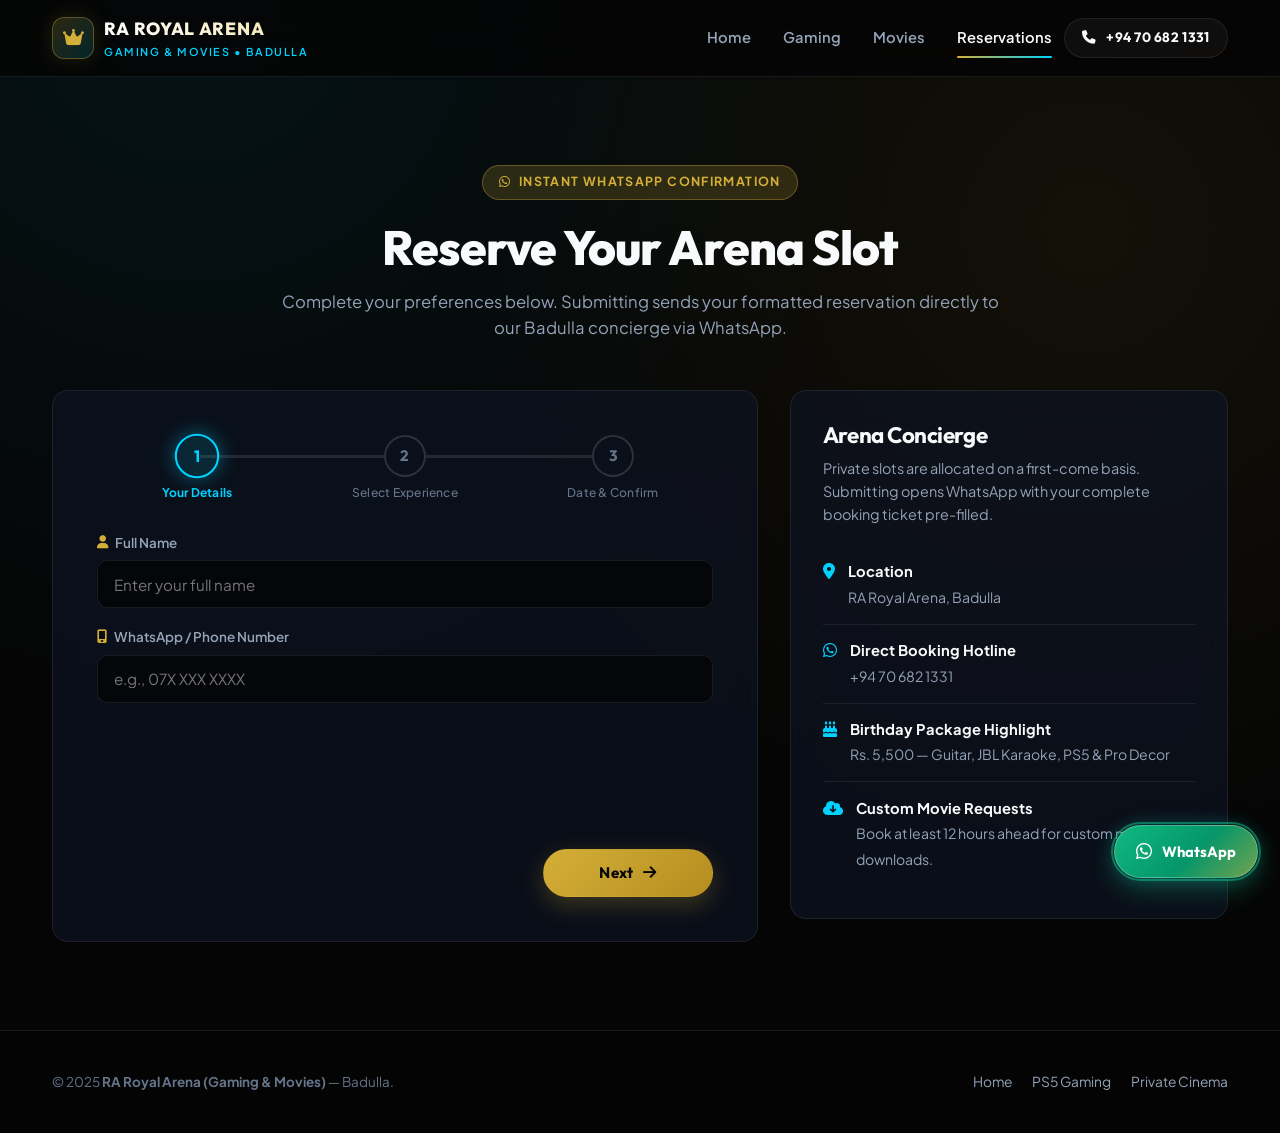
==== commit 3939e08e: "Add files via upload" ====
--- a/booking.html
+++ b/booking.html
@@ -3,8 +3,8 @@
 <head>
   <meta charset="UTF-8" />
   <meta name="viewport" content="width=device-width, initial-scale=1.0" />
-  <title>Reservations | Royal Arena - Badulla</title>
-  <meta name="description" content="Book your PS5 gaming session, private movie screening, or VIP birthday party directly via WhatsApp at Royal Arena, Badulla." />
+  <title>Reservations | RA Royal Arena - Badulla</title>
+  <meta name="description" content="Book your PS5 gaming session, private movie screening, or VIP birthday party directly via WhatsApp at RA Royal Arena, Badulla." />
 
   <link rel="preconnect" href="https://fonts.googleapis.com" />
   <link rel="preconnect" href="https://fonts.gstatic.com" crossorigin />
@@ -21,7 +21,7 @@
       <a href="index.html" class="brand-logo">
         <div class="brand-mark"><i class="fa-solid fa-crown"></i></div>
         <div class="brand-text">
-          <span class="brand-title">Royal Arena</span>
+          <span class="brand-title">RA Royal Arena</span>
           <span class="brand-subtitle">Gaming &amp; Movies • Badulla</span>
         </div>
       </a>
@@ -43,15 +43,11 @@
     </div>
   </header>
 
-  <!-- Mobile Navigation Drawer -->
   <div id="mobileDrawer" class="mobile-drawer">
     <a href="index.html" class="mobile-nav-link">Home <i class="fa-solid fa-chevron-right"></i></a>
     <a href="gaming.html" class="mobile-nav-link">PS5 Gaming <i class="fa-solid fa-chevron-right"></i></a>
     <a href="movies.html" class="mobile-nav-link">Private Movies <i class="fa-solid fa-chevron-right"></i></a>
     <a href="booking.html" class="mobile-nav-link active">Book Reservation <i class="fa-solid fa-chevron-right"></i></a>
-    <a href="booking.html" class="btn btn-gold" style="margin-top: 0.75rem; width: 100%;">
-      <i class="fa-regular fa-calendar-check"></i> Book Arena Now
-    </a>
   </div>
 
   <main>
@@ -63,290 +59,218 @@
           </div>
           <h1 class="section-title">Reserve Your Arena Slot</h1>
           <p class="section-subtitle">
-            Complete 3 quick steps below. Your formatted booking ticket is sent directly to our Badulla concierge via WhatsApp.
+            Complete your preferences below. Submitting sends your formatted reservation directly to our Badulla concierge via WhatsApp.
           </p>
         </div>
 
         <div class="booking-layout">
-          <!-- 3-Step Reservation Wizard Card -->
-          <div class="glass-panel booking-card wizard-shell">
-            <!-- Pre-selected Choice Banner (Shown automatically when arriving from Games/Movies/Popup) -->
-            <div id="prefillNotice" class="prefill-notice" style="display: none;">
-              <i class="fa-solid fa-bolt"></i>
-              <span id="prefillText">Pre-selected item loaded</span>
-            </div>
-
-            <!-- Step Progress Bar -->
-            <div class="wizard-stepper" aria-label="Booking Progress">
-              <div class="wizard-track">
-                <div id="wizardTrackFill" class="wizard-track-fill"></div>
-              </div>
-
-              <button type="button" class="step-node active" data-step-target="1">
-                <span class="step-circle">
-                  <span class="step-num">1</span>
-                  <i class="fa-solid fa-check step-check"></i>
+          <!-- 3-Step Reservation Wizard Form -->
+          <div class="glass-panel booking-card">
+            <!-- Top Progress Stepper Bar -->
+            <div class="booking-stepper" role="tablist" aria-label="Booking Steps">
+              <div class="stepper-track" aria-hidden="true">
+                <div id="stepperProgress" class="stepper-progress"></div>
+              </div>
+
+              <button type="button" class="stepper-item active" data-step="1" aria-selected="true">
+                <span class="stepper-circle">
+                  <span class="step-number">1</span>
+                  <i class="fa-solid fa-check step-check-icon" aria-hidden="true"></i>
                 </span>
-                <span class="step-label">Guest Info</span>
+                <span class="stepper-label">Your Details</span>
               </button>
 
-              <button type="button" class="step-node" data-step-target="2" disabled>
-                <span class="step-circle">
-                  <span class="step-num">2</span>
-                  <i class="fa-solid fa-check step-check"></i>
+              <button type="button" class="stepper-item" data-step="2" aria-selected="false" disabled>
+                <span class="stepper-circle">
+                  <span class="step-number">2</span>
+                  <i class="fa-solid fa-check step-check-icon" aria-hidden="true"></i>
                 </span>
-                <span class="step-label">Experience</span>
+                <span class="stepper-label">Select Experience</span>
               </button>
 
-              <button type="button" class="step-node" data-step-target="3" disabled>
-                <span class="step-circle">
-                  <span class="step-num">3</span>
-                  <i class="fa-solid fa-check step-check"></i>
+              <button type="button" class="stepper-item" data-step="3" aria-selected="false" disabled>
+                <span class="stepper-circle">
+                  <span class="step-number">3</span>
+                  <i class="fa-solid fa-check step-check-icon" aria-hidden="true"></i>
                 </span>
-                <span class="step-label">Date &amp; Time</span>
+                <span class="stepper-label">Date &amp; Confirm</span>
               </button>
             </div>
 
-            <!-- Animated Step-Complete Overlay -->
-            <div id="stepSuccessOverlay" class="step-success-overlay" aria-hidden="true">
-              <div class="tick-badge">
-                <svg class="tick-svg" viewBox="0 0 52 52">
-                  <circle class="tick-circle" cx="26" cy="26" r="24" fill="none" />
-                  <path class="tick-path" fill="none" d="M14.1 27.2l7.1 7.2 16.7-16.8" />
-                </svg>
-              </div>
-              <p id="stepSuccessText" class="step-success-text">Step Completed</p>
-            </div>
-
             <form id="reservationForm" novalidate>
-              <!-- STEP 1: Full Name & Mobile Number -->
-              <div class="wizard-pane active" data-step="1">
-                <div class="step-heading">
-                  <span class="step-kicker">Step 1 of 3</span>
-                  <h2>Who Is Booking?</h2>
-                  <p>Enter your contact details so our concierge can confirm your slot.</p>
+              <div class="wizard-steps-viewport">
+                <!-- STEP 1: Your Details -->
+                <div class="wizard-step active" data-step-panel="1">
+                  <div class="wizard-step-fields">
+                    <div class="form-grid">
+                      <div class="form-group">
+                        <label for="fullName" class="form-label">
+                          <i class="fa-solid fa-user"></i> Full Name
+                        </label>
+                        <input type="text" id="fullName" class="form-control" placeholder="Enter your full name" autocomplete="name" required />
+                      </div>
+
+                      <div class="form-group">
+                        <label for="mobileNumber" class="form-label">
+                          <i class="fa-solid fa-mobile-screen"></i> WhatsApp / Phone Number
+                        </label>
+                        <input type="tel" id="mobileNumber" class="form-control" placeholder="e.g., 07X XXX XXXX" autocomplete="tel" required />
+                      </div>
+                    </div>
+
+                    <p id="step1Error" class="form-error" style="margin-top: 1rem;">
+                      <i class="fa-solid fa-circle-exclamation"></i> Please enter your Full Name and WhatsApp / Phone Number to continue.
+                    </p>
+                  </div>
+
+                  <div class="wizard-nav wizard-nav-end">
+                    <button type="button" id="step1NextBtn" class="btn btn-gold wizard-btn-full">
+                      Next <i class="fa-solid fa-arrow-right"></i>
+                    </button>
+                  </div>
                 </div>
 
-                <div class="form-grid" style="margin-bottom: 1.5rem;">
-                  <div class="form-group">
-                    <label for="fullName" class="form-label">
-                      <i class="fa-solid fa-user"></i> Full Name
-                    </label>
-                    <input type="text" id="fullName" class="form-control" placeholder="Enter your full name" autocomplete="name" required />
-                  </div>
-
-                  <div class="form-group">
-                    <label for="mobileNumber" class="form-label">
-                      <i class="fa-solid fa-mobile-screen"></i> Mobile Number (WhatsApp)
-                    </label>
-                    <input type="tel" id="mobileNumber" class="form-control" placeholder="e.g., 070 682 1331" autocomplete="tel" required />
+                <!-- STEP 2: Select Experience -->
+                <div class="wizard-step" data-step-panel="2">
+                  <div class="wizard-step-fields">
+                    <div class="form-grid">
+                      <div class="form-group">
+                        <label for="serviceType" class="form-label">
+                          <i class="fa-solid fa-layer-group"></i> Select Category
+                        </label>
+                        <select id="serviceType" class="form-control" required>
+                          <option value="" disabled selected>Choose an experience...</option>
+                          <option value="Gaming Session">PS5 Gaming</option>
+                          <option value="Movie Package">Private Movie Screening</option>
+                          <option value="Birthday Package">Birthday Package</option>
+                        </select>
+                      </div>
+
+                      <div class="form-group" id="durationGroup" style="display: none;">
+                        <label for="duration" class="form-label">
+                          <i class="fa-regular fa-clock"></i> Package Duration
+                        </label>
+                        <select id="duration" class="form-control"></select>
+                      </div>
+
+                      <div class="form-group" id="selectionTitleGroup" style="display: none;">
+                        <label for="selectionTitle" id="selectionTitleLabel" class="form-label">
+                          <i class="fa-solid fa-gamepad"></i> Preferred Game / Movie / Details
+                        </label>
+                        <input type="text" id="selectionTitle" class="form-control" placeholder="Specify your game, movie, or custom request" />
+                      </div>
+                    </div>
+
+                    <p id="step2Error" class="form-error" style="margin-top: 1rem;">
+                      <i class="fa-solid fa-circle-exclamation"></i> Please select an experience category before continuing.
+                    </p>
+                  </div>
+
+                  <div class="wizard-nav">
+                    <button type="button" class="btn btn-outline wizard-prev-btn" data-prev-step="1">
+                      <i class="fa-solid fa-arrow-left"></i> Back
+                    </button>
+                    <button type="button" id="step2NextBtn" class="btn btn-gold wizard-next-flex">
+                      Next <i class="fa-solid fa-arrow-right"></i>
+                    </button>
                   </div>
                 </div>
 
-                <p id="errorStep1" class="form-error" style="margin-bottom: 1rem;">
-                  <i class="fa-solid fa-circle-exclamation"></i> Please enter your full name and a valid mobile number (at least 9 digits).
-                </p>
-
-                <div class="wizard-actions single">
-                  <button type="button" id="nextToStep2" class="btn btn-gold" style="width: 100%;">
-                    Continue to Experience <i class="fa-solid fa-arrow-right"></i>
-                  </button>
-                </div>
-              </div>
-
-              <!-- STEP 2: Service Type, People, Duration, Game/Movie -->
-              <div class="wizard-pane" data-step="2">
-                <div class="step-heading">
-                  <span class="step-kicker">Step 2 of 3</span>
-                  <h2>Customize Your Experience</h2>
-                  <p>Choose your service, group size, duration, and preferred title.</p>
-                </div>
-
-                <div class="form-grid form-grid-2" style="margin-bottom: 1.15rem;">
-                  <div class="form-group">
-                    <label for="serviceType" class="form-label">
-                      <i class="fa-solid fa-layer-group"></i> Service Type
-                    </label>
-                    <select id="serviceType" class="form-control">
-                      <option value="Gaming Session">Gaming Session</option>
-                      <option value="Movie Package">Movie Package</option>
-                      <option value="Birthday Package">Birthday Package</option>
-                    </select>
-                  </div>
-
-                  <div class="form-group">
-                    <label for="peopleCount" class="form-label">
-                      <i class="fa-solid fa-users"></i> Number of People
-                    </label>
-                    <select id="peopleCount" class="form-control"></select>
-                  </div>
-                </div>
-
-                <div class="form-grid" style="margin-bottom: 1.5rem;">
-                  <div class="form-group" id="durationGroup">
-                    <label for="duration" class="form-label">
-                      <i class="fa-regular fa-clock"></i> Package Duration
-                    </label>
-                    <select id="duration" class="form-control"></select>
-                  </div>
-
-                  <div class="form-group">
-                    <label for="selectionTitle" id="selectionTitleLabel" class="form-label">
-                      <i class="fa-solid fa-gamepad"></i> Preferred PS5 Game
-                    </label>
-                    <input type="text" id="selectionTitle" class="form-control" placeholder="e.g., Grand Theft Auto VI (GTA 6)" />
-                  </div>
-                </div>
-
-                <p id="errorStep2" class="form-error" style="margin-bottom: 1rem;">
-                  <i class="fa-solid fa-circle-exclamation"></i> Please select your service options before continuing.
-                </p>
-
-                <div class="wizard-actions">
-                  <button type="button" class="btn btn-outline wizard-back" data-prev="1">
-                    <i class="fa-solid fa-arrow-left"></i> Back
-                  </button>
-                  <button type="button" id="nextToStep3" class="btn btn-gold" style="flex: 1;">
-                    Continue to Schedule <i class="fa-solid fa-arrow-right"></i>
-                  </button>
-                </div>
-              </div>
-
-              <!-- STEP 3: Preferred Date, Time Slot & Special Requests -->
-              <div class="wizard-pane" data-step="3">
-                <div class="step-heading">
-                  <span class="step-kicker">Step 3 of 3</span>
-                  <h2>Select Date &amp; Time</h2>
-                  <p>Lock in your preferred slot and add any special requests.</p>
-                </div>
-
-                <div class="form-grid form-grid-2" style="margin-bottom: 1.15rem;">
-                  <div class="form-group">
-                    <label for="preferredDate" class="form-label">
-                      <i class="fa-regular fa-calendar"></i> Preferred Date
-                    </label>
-                    <input type="date" id="preferredDate" class="form-control" required />
-                  </div>
-
-                  <div class="form-group">
-                    <label for="timeSlot" class="form-label">
-                      <i class="fa-solid fa-clock"></i> Preferred Time Slot
-                    </label>
-                    <select id="timeSlot" class="form-control" required>
-                      <option value="10:00 AM - 12:30 PM">10:00 AM - 12:30 PM</option>
-                      <option value="12:30 PM - 03:00 PM">12:30 PM - 03:00 PM</option>
-                      <option value="03:00 PM - 05:30 PM">03:00 PM - 05:30 PM</option>
-                      <option value="05:30 PM - 08:00 PM">05:30 PM - 08:00 PM</option>
-                      <option value="08:00 PM - 10:30 PM">08:00 PM - 10:30 PM</option>
-                    </select>
-                  </div>
-                </div>
-
-                <div class="form-group" style="margin-bottom: 1.5rem;">
-                  <label for="additionalNotes" class="form-label">
-                    <i class="fa-regular fa-comment-dots"></i> Special Requests (Optional)
-                  </label>
-                  <textarea id="additionalNotes" class="form-control" placeholder="Any custom movie download request, controller count, or birthday decor theme..."></textarea>
-                </div>
-
-                <p id="errorStep3" class="form-error" style="margin-bottom: 1rem;">
-                  <i class="fa-solid fa-circle-exclamation"></i> Please choose your preferred date and time slot.
-                </p>
-
-                <div class="wizard-actions">
-                  <button type="button" class="btn btn-outline wizard-back" data-prev="2">
-                    <i class="fa-solid fa-arrow-left"></i> Back
-                  </button>
-                  <button type="submit" class="btn btn-gold" style="flex: 1;">
-                    <i class="fa-brands fa-whatsapp"></i> Confirm &amp; Send via WhatsApp
-                  </button>
-                </div>
-              </div>
-
-              <!-- FINAL CONFIRMATION STATE (Shown right after WhatsApp opens) -->
-              <div id="wizardFinalDone" class="wizard-final-done" style="display: none;">
-                <div class="tick-badge large">
-                  <svg class="tick-svg" viewBox="0 0 52 52">
-                    <circle class="tick-circle" cx="26" cy="26" r="24" fill="none" />
-                    <path class="tick-path" fill="none" d="M14.1 27.2l7.1 7.2 16.7-16.8" />
-                  </svg>
-                </div>
-                <h2>Reservation Ticket Ready</h2>
-                <p>Your booking details have been formatted for WhatsApp. If WhatsApp didn't open automatically, tap the button below.</p>
-                <div class="wizard-actions" style="flex-direction: column; width: 100%;">
-                  <a id="manualWhatsappLink" href="#" target="_blank" rel="noopener noreferrer" class="btn btn-gold" style="width: 100%;">
-                    <i class="fa-brands fa-whatsapp"></i> Open WhatsApp Ticket
-                  </a>
-                  <button type="button" id="resetWizardBtn" class="btn btn-outline btn-sm" style="width: 100%;">
-                    <i class="fa-solid fa-rotate-left"></i> Make Another Booking
-                  </button>
+                <!-- STEP 3: Date & Confirm -->
+                <div class="wizard-step" data-step-panel="3">
+                  <div class="wizard-step-fields">
+                    <div class="form-grid form-grid-2" style="margin-bottom: 1.15rem;">
+                      <div class="form-group">
+                        <label for="preferredDate" class="form-label">
+                          <i class="fa-regular fa-calendar"></i> Preferred Date
+                        </label>
+                        <input type="date" id="preferredDate" class="form-control" required />
+                      </div>
+
+                      <div class="form-group">
+                        <label for="timeSlot" class="form-label">
+                          <i class="fa-solid fa-clock"></i> Time Slot
+                        </label>
+                        <select id="timeSlot" class="form-control" required>
+                          <option value="10:00 AM - 12:30 PM">10:00 AM - 12:30 PM</option>
+                          <option value="12:30 PM - 03:00 PM">12:30 PM - 03:00 PM</option>
+                          <option value="03:00 PM - 05:30 PM">03:00 PM - 05:30 PM</option>
+                          <option value="05:30 PM - 08:00 PM">05:30 PM - 08:00 PM</option>
+                          <option value="08:00 PM - 10:30 PM">08:00 PM - 10:30 PM</option>
+                        </select>
+                      </div>
+                    </div>
+
+                    <div class="form-grid">
+                      <div class="form-group">
+                        <label for="peopleCount" class="form-label">
+                          <i class="fa-solid fa-users"></i> Number of Guests
+                        </label>
+                        <select id="peopleCount" class="form-control" required></select>
+                      </div>
+
+                      <div class="form-group">
+                        <label for="additionalNotes" class="form-label">
+                          <i class="fa-regular fa-comment-dots"></i> Special Requests (Optional)
+                        </label>
+                        <textarea id="additionalNotes" class="form-control" placeholder="Any custom movie download request, controller count, or birthday decor theme..."></textarea>
+                      </div>
+                    </div>
+
+                    <p id="formError" class="form-error" style="margin-top: 1rem;">
+                      <i class="fa-solid fa-circle-exclamation"></i> Please select a Preferred Date, Time Slot, and Number of Guests.
+                    </p>
+                  </div>
+
+                  <div class="wizard-nav">
+                    <button type="button" class="btn btn-outline wizard-prev-btn" data-prev-step="2">
+                      <i class="fa-solid fa-arrow-left"></i> Back
+                    </button>
+                    <button type="submit" class="btn btn-gold wizard-next-flex">
+                      <i class="fa-brands fa-whatsapp"></i> Book via WhatsApp
+                    </button>
+                  </div>
                 </div>
               </div>
             </form>
           </div>
 
-          <!-- Live Reservation Ticket & Concierge Sidebar -->
+          <!-- Concierge Information Panel (Original) -->
           <aside class="glass-panel summary-card">
-            <div style="display: flex; align-items: center; justify-content: space-between; margin-bottom: 0.5rem;">
-              <h2 style="font-size: 1.35rem;">Live Booking Ticket</h2>
-              <span class="ticket-status-pill"><i class="fa-solid fa-circle"></i> Live</span>
-            </div>
-            <p style="color: var(--text-secondary); font-size: 0.88rem; margin-bottom: 1.15rem;">
-              Updates automatically as you complete each step.
+            <h2 style="font-size: 1.4rem; margin-bottom: 0.5rem;">Arena Concierge</h2>
+            <p style="color: var(--text-secondary); font-size: 0.9rem; margin-bottom: 1.25rem;">
+              Private slots are allocated on a first-come basis. Submitting opens WhatsApp with your complete booking ticket pre-filled.
             </p>
 
-            <div class="ticket-checklist">
-              <div class="ticket-item" id="ticketStep1">
-                <div class="ticket-icon"><i class="fa-solid fa-user"></i></div>
-                <div class="ticket-info">
-                  <span class="ticket-label">1. Guest Details</span>
-                  <strong class="ticket-value" id="ticketGuestValue">Pending...</strong>
-                </div>
-                <i class="fa-solid fa-circle-check ticket-done-icon"></i>
-              </div>
-
-              <div class="ticket-item" id="ticketStep2">
-                <div class="ticket-icon"><i class="fa-solid fa-gamepad"></i></div>
-                <div class="ticket-info">
-                  <span class="ticket-label">2. Arena Experience</span>
-                  <strong class="ticket-value" id="ticketExpValue">Pending...</strong>
-                </div>
-                <i class="fa-solid fa-circle-check ticket-done-icon"></i>
-              </div>
-
-              <div class="ticket-item" id="ticketStep3">
-                <div class="ticket-icon"><i class="fa-regular fa-calendar"></i></div>
-                <div class="ticket-info">
-                  <span class="ticket-label">3. Preferred Schedule</span>
-                  <strong class="ticket-value" id="ticketDateValue">Pending...</strong>
-                </div>
-                <i class="fa-solid fa-circle-check ticket-done-icon"></i>
-              </div>
-            </div>
-
-            <div style="margin-top: 1.5rem; padding-top: 1.25rem; border-top: 1px solid var(--border-glass);">
-              <div class="summary-row">
-                <i class="fa-solid fa-location-dot"></i>
-                <div>
-                  <strong style="display: block; font-size: 0.9rem;">Location</strong>
-                  <span style="color: var(--text-secondary); font-size: 0.85rem;">Royal Arena, Badulla</span>
-                </div>
-              </div>
-
-              <div class="summary-row">
-                <i class="fa-brands fa-whatsapp"></i>
-                <div>
-                  <strong style="display: block; font-size: 0.9rem;">Direct Hotline</strong>
-                  <span style="color: var(--text-secondary); font-size: 0.85rem;">+94 70 682 1331</span>
-                </div>
-              </div>
-
-              <div class="summary-row">
-                <i class="fa-solid fa-cake-candles"></i>
-                <div>
-                  <strong style="display: block; font-size: 0.9rem;">Birthday VIP Setup</strong>
-                  <span style="color: var(--text-secondary); font-size: 0.85rem;">Rs. 5,500 — Guitar, JBL Karaoke, PS5 &amp; Decor</span>
-                </div>
+            <div class="summary-row">
+              <i class="fa-solid fa-location-dot"></i>
+              <div>
+                <strong style="display: block; font-size: 0.92rem;">Location</strong>
+                <span style="color: var(--text-secondary); font-size: 0.88rem;">RA Royal Arena, Badulla</span>
+              </div>
+            </div>
+
+            <div class="summary-row">
+              <i class="fa-brands fa-whatsapp"></i>
+              <div>
+                <strong style="display: block; font-size: 0.92rem;">Direct Booking Hotline</strong>
+                <span style="color: var(--text-secondary); font-size: 0.88rem;">+94 70 682 1331</span>
+              </div>
+            </div>
+
+            <div class="summary-row">
+              <i class="fa-solid fa-cake-candles"></i>
+              <div>
+                <strong style="display: block; font-size: 0.92rem;">Birthday Package Highlight</strong>
+                <span style="color: var(--text-secondary); font-size: 0.88rem;">Rs. 5,500 — Guitar, JBL Karaoke, PS5 &amp; Pro Decor</span>
+              </div>
+            </div>
+
+            <div class="summary-row">
+              <i class="fa-solid fa-cloud-arrow-down"></i>
+              <div>
+                <strong style="display: block; font-size: 0.92rem;">Custom Movie Requests</strong>
+                <span style="color: var(--text-secondary); font-size: 0.88rem;">Book at least 12 hours ahead for custom movie downloads.</span>
               </div>
             </div>
           </aside>
@@ -358,7 +282,7 @@
   <footer class="site-footer">
     <div class="container footer-inner">
       <div class="footer-meta">
-        &copy; 2026 <strong>Royal Arena (Gaming &amp; Movies)</strong> — Badulla.
+        &copy; 2025 <strong>RA Royal Arena (Gaming &amp; Movies)</strong> — Badulla.
       </div>
       <div class="footer-links">
         <a href="index.html">Home</a>
--- a/assets/css/styles.css
+++ b/assets/css/styles.css
@@ -1,28 +1,1846 @@
 /* ==========================================================================
-   3-STEP BOOKING WIZARD, ANIMATED SVG CHECKMARK & LIVE TICKET
+   ROYAL ARENA - LUXURY DESIGN SYSTEM (MOBILE-FIRST HARDENED)
+   Palette: Deep Obsidian (#050505), Midnight Navy (#0B0F19),
+            Luxury Gold (#D4AF37), Electric Neon Blue (#00D2FF)
    ========================================================================== */
-.wizard-shell {
+
+:root {
+  --bg-primary: #050505;
+  --bg-secondary: #0b0f19;
+  --bg-card: rgba(15, 21, 36, 0.65);
+  --bg-card-hover: rgba(20, 28, 48, 0.85);
+
+  --gold-primary: #d4af37;
+  --gold-light: #f3e5ab;
+  --gold-dim: rgba(212, 175, 55, 0.18);
+
+  --neon-blue: #00d2ff;
+  --neon-blue-deep: #2563eb;
+  --neon-blue-dim: rgba(0, 210, 255, 0.15);
+
+  --text-primary: #f8fafc;
+  --text-secondary: #94a3b8;
+  --text-muted: #64748b;
+
+  --border-glass: rgba(255, 255, 255, 0.08);
+  --border-gold: rgba(212, 175, 55, 0.35);
+  --border-neon: rgba(0, 210, 255, 0.35);
+
+  --radius-sm: 10px;
+  --radius-md: 16px;
+  --radius-lg: 24px;
+  --radius-pill: 9999px;
+
+  --transition-fast: 0.25s cubic-bezier(0.4, 0, 0.2, 1);
+  --transition-smooth: 0.45s cubic-bezier(0.16, 1, 0.3, 1);
+}
+
+/* Reset & Base */
+*,
+*::before,
+*::after {
+  box-sizing: border-box;
+  margin: 0;
+  padding: 0;
+}
+
+html {
+  scroll-behavior: smooth;
+  font-size: 16px;
+  background-color: var(--bg-primary);
+  color: var(--text-primary);
+  overflow-x: hidden;
+}
+
+body {
+  font-family: 'Plus Jakarta Sans', -apple-system, BlinkMacSystemFont, sans-serif;
+  background: radial-gradient(circle at 15% 0%, rgba(0, 210, 255, 0.07) 0%, transparent 45%),
+              radial-gradient(circle at 85% 20%, rgba(212, 175, 55, 0.07) 0%, transparent 45%),
+              var(--bg-primary);
+  color: var(--text-primary);
+  line-height: 1.6;
+  overflow-x: hidden;
+  min-height: 100vh;
+  min-height: 100dvh;
+  display: flex;
+  flex-direction: column;
+  -webkit-font-smoothing: antialiased;
+}
+
+/* Smooth Page Transition Overlay */
+.page-transition {
+  position: fixed;
+  inset: 0;
+  background: var(--bg-primary);
+  z-index: 9999;
+  pointer-events: none;
+  opacity: 0;
+  transition: opacity 0.3s ease;
+}
+
+body.page-leaving .page-transition {
+  opacity: 1;
+}
+
+h1, h2, h3, h4, .brand-font {
+  font-family: 'Outfit', sans-serif;
+  letter-spacing: -0.02em;
+  line-height: 1.15;
+}
+
+a {
+  color: inherit;
+  text-decoration: none;
+}
+
+ul {
+  list-style: none;
+}
+
+/* Container */
+.container {
+  width: 100%;
+  max-width: 1240px;
+  margin: 0 auto;
+  padding: 0 1.15rem;
+}
+
+@media (min-width: 768px) {
+  .container {
+    padding: 0 2rem;
+  }
+}
+
+/* Glassmorphism Utility */
+.glass-panel {
+  background: var(--bg-card);
+  backdrop-filter: blur(18px);
+  -webkit-backdrop-filter: blur(18px);
+  border: 1px solid var(--border-glass);
+  border-radius: var(--radius-md);
+}
+
+/* ==========================================================================
+   HEADER & NAVIGATION (Mobile-First Fixed)
+   ========================================================================== */
+.site-header {
+  position: sticky;
+  top: 0;
+  z-index: 100;
+  background: rgba(5, 5, 5, 0.85);
+  backdrop-filter: blur(20px);
+  -webkit-backdrop-filter: blur(20px);
+  border-bottom: 1px solid var(--border-glass);
+}
+
+.nav-wrapper {
+  display: flex;
+  align-items: center;
+  justify-content: space-between;
+  gap: 0.75rem;
+  height: 68px;
+}
+
+@media (min-width: 900px) {
+  .nav-wrapper {
+    height: 76px;
+  }
+}
+
+.brand-logo {
+  display: flex;
+  align-items: center;
+  gap: 0.65rem;
+  min-width: 0;
+  flex: 1;
+}
+
+.brand-mark {
+  width: 38px;
+  height: 38px;
+  flex-shrink: 0;
+  border-radius: 10px;
+  background: linear-gradient(135deg, rgba(212, 175, 55, 0.2), rgba(0, 210, 255, 0.15));
+  border: 1px solid var(--border-gold);
+  display: flex;
+  align-items: center;
+  justify-content: center;
+  color: var(--gold-primary);
+  font-size: 1rem;
+  box-shadow: 0 0 20px rgba(212, 175, 55, 0.15);
+}
+
+@media (min-width: 768px) {
+  .brand-mark {
+    width: 42px;
+    height: 42px;
+    border-radius: 12px;
+    font-size: 1.15rem;
+  }
+}
+
+.brand-text {
+  display: flex;
+  flex-direction: column;
+  min-width: 0;
+}
+
+.brand-title {
+  font-family: 'Outfit', sans-serif;
+  font-weight: 800;
+  font-size: 0.98rem;
+  letter-spacing: 0.03em;
+  text-transform: uppercase;
+  white-space: nowrap;
+  overflow: hidden;
+  text-overflow: ellipsis;
+  background: linear-gradient(90deg, #ffffff 0%, var(--gold-light) 100%);
+  -webkit-background-clip: text;
+  -webkit-text-fill-color: transparent;
+}
+
+.brand-subtitle {
+  font-size: 0.62rem;
+  letter-spacing: 0.1em;
+  text-transform: uppercase;
+  color: var(--neon-blue);
+  font-weight: 600;
+  white-space: nowrap;
+  overflow: hidden;
+  text-overflow: ellipsis;
+}
+
+@media (min-width: 480px) {
+  .brand-title {
+    font-size: 1.1rem;
+    letter-spacing: 0.04em;
+  }
+  .brand-subtitle {
+    font-size: 0.68rem;
+    letter-spacing: 0.14em;
+  }
+}
+
+.nav-desktop {
+  display: none;
+  align-items: center;
+  gap: 2rem;
+}
+
+.nav-link {
+  font-size: 0.92rem;
+  font-weight: 600;
+  color: var(--text-secondary);
+  transition: color var(--transition-fast);
   position: relative;
-  overflow: hidden;
-}
-
-.prefill-notice {
+  padding: 0.5rem 0;
+}
+
+.nav-link:hover,
+.nav-link.active {
+  color: var(--text-primary);
+}
+
+.nav-link.active::after {
+  content: "";
+  position: absolute;
+  bottom: 0;
+  left: 0;
+  width: 100%;
+  height: 2px;
+  background: linear-gradient(90deg, var(--gold-primary), var(--neon-blue));
+  border-radius: 2px;
+}
+
+/* Higher specificity so .btn does not override display: none on mobile */
+.site-header .nav-cta {
+  display: none;
+}
+
+.mobile-toggle {
+  width: 42px;
+  height: 42px;
+  flex-shrink: 0;
+  border-radius: 10px;
+  border: 1px solid var(--border-glass);
+  background: rgba(255, 255, 255, 0.05);
+  color: var(--text-primary);
+  font-size: 1.15rem;
+  display: flex;
+  align-items: center;
+  justify-content: center;
+  cursor: pointer;
+  touch-action: manipulation;
+  transition: var(--transition-fast);
+}
+
+.mobile-toggle:hover {
+  border-color: var(--gold-primary);
+  color: var(--gold-primary);
+}
+
+/* Mobile Drawer */
+.mobile-drawer {
+  position: fixed;
+  inset: 68px 0 0 0;
+  background: rgba(5, 5, 5, 0.97);
+  backdrop-filter: blur(24px);
+  -webkit-backdrop-filter: blur(24px);
+  z-index: 99;
+  padding: 1.5rem 1.25rem;
+  display: flex;
+  flex-direction: column;
+  gap: 0.85rem;
+  transform: translateX(100%);
+  transition: transform var(--transition-smooth);
+  overflow-y: auto;
+}
+
+.mobile-drawer.open {
+  transform: translateX(0);
+}
+
+.mobile-nav-link {
+  display: flex;
+  align-items: center;
+  justify-content: space-between;
+  padding: 1rem 1.15rem;
+  border-radius: var(--radius-sm);
+  background: rgba(255, 255, 255, 0.03);
+  border: 1px solid var(--border-glass);
+  font-family: 'Outfit', sans-serif;
+  font-size: 1.05rem;
+  font-weight: 600;
+  color: var(--text-secondary);
+}
+
+.mobile-nav-link.active {
+  border-color: var(--border-gold);
+  color: var(--gold-primary);
+  background: var(--gold-dim);
+}
+
+@media (min-width: 900px) {
+  .mobile-toggle,
+  .mobile-drawer {
+    display: none;
+  }
+
+  .nav-desktop {
+    display: flex;
+  }
+
+  .site-header .nav-cta {
+    display: inline-flex;
+  }
+}
+
+/* ==========================================================================
+   BUTTONS & INTERACTIVE CONTROLS
+   ========================================================================== */
+.btn {
   display: inline-flex;
   align-items: center;
-  gap: 0.5rem;
-  padding: 0.45rem 0.9rem;
+  justify-content: center;
+  gap: 0.6rem;
+  min-height: 48px;
+  padding: 0.8rem 1.5rem;
   border-radius: var(--radius-pill);
-  background: var(--neon-blue-dim);
+  font-family: 'Outfit', sans-serif;
+  font-weight: 700;
+  font-size: 0.95rem;
+  letter-spacing: 0.02em;
+  cursor: pointer;
+  touch-action: manipulation;
+  transition: all var(--transition-fast);
+  border: 1px solid transparent;
+  text-align: center;
+  white-space: nowrap;
+}
+
+.btn-gold {
+  background: linear-gradient(135deg, var(--gold-primary) 0%, #b58d20 100%);
+  color: #050505;
+  box-shadow: 0 8px 24px rgba(212, 175, 55, 0.25);
+}
+
+.btn-gold:hover {
+  transform: translateY(-2px);
+  box-shadow: 0 12px 32px rgba(212, 175, 55, 0.4);
+  filter: brightness(1.08);
+}
+
+.btn-neon {
+  background: rgba(0, 210, 255, 0.12);
   border: 1px solid var(--border-neon);
   color: var(--neon-blue);
+  box-shadow: 0 0 20px rgba(0, 210, 255, 0.12);
+}
+
+.btn-neon:hover {
+  background: var(--neon-blue);
+  color: #050505;
+  transform: translateY(-2px);
+  box-shadow: 0 8px 28px rgba(0, 210, 255, 0.35);
+}
+
+.btn-outline {
+  background: rgba(255, 255, 255, 0.04);
+  border: 1px solid var(--border-glass);
+  color: var(--text-primary);
+}
+
+.btn-outline:hover {
+  border-color: var(--gold-primary);
+  color: var(--gold-primary);
+  background: rgba(212, 175, 55, 0.08);
+}
+
+.btn-sm {
+  min-height: 40px;
+  padding: 0.5rem 1.1rem;
+  font-size: 0.85rem;
+}
+
+/* ==========================================================================
+   HERO & SECTION HEADINGS
+   ========================================================================== */
+.section {
+  padding: 3rem 0;
+}
+
+@media (min-width: 768px) {
+  .section {
+    padding: 5.5rem 0;
+  }
+}
+
+.section-header {
+  text-align: center;
+  max-width: 720px;
+  margin: 0 auto 2.25rem;
+}
+
+@media (min-width: 768px) {
+  .section-header {
+    margin-bottom: 3rem;
+  }
+}
+
+.eyebrow {
+  display: inline-flex;
+  align-items: center;
+  justify-content: center;
+  gap: 0.45rem;
+  padding: 0.38rem 0.85rem;
+  border-radius: var(--radius-pill);
+  font-size: 0.68rem;
+  font-weight: 700;
+  letter-spacing: 0.07em;
+  text-transform: uppercase;
+  color: var(--gold-primary);
+  background: var(--gold-dim);
+  border: 1px solid var(--border-gold);
+  margin-bottom: 1rem;
+  max-width: 100%;
+  text-align: center;
+}
+
+@media (min-width: 480px) {
+  .eyebrow {
+    font-size: 0.78rem;
+    padding: 0.4rem 1rem;
+    letter-spacing: 0.11em;
+    margin-bottom: 1.25rem;
+  }
+}
+
+.eyebrow-blue {
+  color: var(--neon-blue);
+  background: var(--neon-blue-dim);
+  border-color: var(--border-neon);
+}
+
+.section-title {
+  font-size: clamp(1.75rem, 4.5vw, 3rem);
+  font-weight: 800;
+  margin-bottom: 0.85rem;
+}
+
+.section-subtitle {
+  color: var(--text-secondary);
+  font-size: 0.96rem;
+}
+
+@media (min-width: 768px) {
+  .section-subtitle {
+    font-size: 1.04rem;
+  }
+}
+
+/* Hero Specific */
+.hero {
+  position: relative;
+  padding: 1.25rem 0 2.75rem;
+  overflow: hidden;
+}
+
+@media (min-width: 768px) {
+  .hero {
+    padding: 3.5rem 0 5rem;
+  }
+}
+
+.hero-bg-grid {
+  position: absolute;
+  inset: 0;
+  background-image:
+    linear-gradient(to right, rgba(255, 255, 255, 0.025) 1px, transparent 1px),
+    linear-gradient(to bottom, rgba(255, 255, 255, 0.025) 1px, transparent 1px);
+  background-size: 48px 48px;
+  mask-image: radial-gradient(circle at center, black 30%, transparent 80%);
+  -webkit-mask-image: radial-gradient(circle at center, black 30%, transparent 80%);
+  pointer-events: none;
+}
+
+.hero-content {
+  position: relative;
+  z-index: 2;
+  text-align: center;
+  max-width: 920px;
+  margin: 0 auto;
+}
+
+.hero-title {
+  font-size: clamp(2.1rem, 8vw, 4.75rem);
+  font-weight: 900;
+  letter-spacing: -0.03em;
+  text-transform: uppercase;
+  margin-bottom: 0.75rem;
+  background: linear-gradient(180deg, #ffffff 30%, #cbd5e1 100%);
+  -webkit-background-clip: text;
+  -webkit-text-fill-color: transparent;
+}
+
+.hero-title span {
+  display: block;
+  background: linear-gradient(90deg, var(--gold-primary) 0%, var(--gold-light) 50%, var(--neon-blue) 100%);
+  -webkit-background-clip: text;
+  -webkit-text-fill-color: transparent;
+}
+
+.hero-tagline {
+  font-family: 'Outfit', sans-serif;
+  font-size: clamp(1rem, 3vw, 1.55rem);
+  font-weight: 600;
+  color: var(--neon-blue);
+  letter-spacing: 0.06em;
+  text-transform: uppercase;
+  margin-bottom: 1rem;
+}
+
+.hero-description {
+  color: var(--text-secondary);
+  font-size: 0.95rem;
+  max-width: 650px;
+  margin: 0 auto 2rem;
+}
+
+@media (min-width: 768px) {
+  .hero-description {
+    font-size: 1.05rem;
+    margin-bottom: 2.75rem;
+  }
+}
+
+/* Gateway Cards on Home */
+.gateway-grid {
+  display: grid;
+  grid-template-columns: 1fr;
+  gap: 1.15rem;
+  max-width: 920px;
+  margin: 0 auto;
+}
+
+@media (min-width: 768px) {
+  .gateway-grid {
+    grid-template-columns: repeat(2, 1fr);
+    gap: 2rem;
+  }
+}
+
+.gateway-card {
+  position: relative;
+  padding: 1.65rem 1.4rem;
+  border-radius: var(--radius-lg);
+  background: linear-gradient(160deg, rgba(15, 22, 38, 0.85) 0%, rgba(5, 5, 5, 0.92) 100%);
+  backdrop-filter: blur(20px);
+  border: 1px solid var(--border-glass);
+  text-align: left;
+  transition: all var(--transition-smooth);
+  overflow: hidden;
+  display: flex;
+  flex-direction: column;
+  justify-content: space-between;
+  min-height: 215px;
+}
+
+@media (min-width: 768px) {
+  .gateway-card {
+    padding: 2.25rem 1.75rem;
+    min-height: 260px;
+  }
+}
+
+.gateway-card::before {
+  content: "";
+  position: absolute;
+  inset: 0;
+  opacity: 0;
+  transition: opacity var(--transition-smooth);
+  pointer-events: none;
+}
+
+.gateway-card.gaming::before {
+  background: radial-gradient(circle at top right, rgba(0, 210, 255, 0.18), transparent 65%);
+}
+
+.gateway-card.movies::before {
+  background: radial-gradient(circle at top right, rgba(212, 175, 55, 0.18), transparent 65%);
+}
+
+.gateway-card:hover {
+  transform: translateY(-6px);
+}
+
+.gateway-card.gaming:hover {
+  border-color: var(--border-neon);
+  box-shadow: 0 20px 45px rgba(0, 210, 255, 0.12);
+}
+
+.gateway-card.movies:hover {
+  border-color: var(--border-gold);
+  box-shadow: 0 20px 45px rgba(212, 175, 55, 0.12);
+}
+
+.gateway-card:hover::before {
+  opacity: 1;
+}
+
+.gateway-icon {
+  width: 50px;
+  height: 50px;
+  border-radius: 14px;
+  display: flex;
+  align-items: center;
+  justify-content: center;
+  font-size: 1.35rem;
+  margin-bottom: 1.1rem;
+}
+
+@media (min-width: 768px) {
+  .gateway-icon {
+    width: 58px;
+    height: 58px;
+    border-radius: 16px;
+    font-size: 1.5rem;
+    margin-bottom: 1.5rem;
+  }
+}
+
+.gateway-card.gaming .gateway-icon {
+  background: var(--neon-blue-dim);
+  color: var(--neon-blue);
+  border: 1px solid var(--border-neon);
+}
+
+.gateway-card.movies .gateway-icon {
+  background: var(--gold-dim);
+  color: var(--gold-primary);
+  border: 1px solid var(--border-gold);
+}
+
+.gateway-card h3 {
+  font-size: 1.4rem;
+  margin-bottom: 0.5rem;
+}
+
+@media (min-width: 768px) {
+  .gateway-card h3 {
+    font-size: 1.6rem;
+    margin-bottom: 0.65rem;
+  }
+}
+
+.gateway-card p {
+  color: var(--text-secondary);
+  font-size: 0.9rem;
+  margin-bottom: 1.35rem;
+}
+
+@media (min-width: 768px) {
+  .gateway-card p {
+    font-size: 0.95rem;
+    margin-bottom: 1.75rem;
+  }
+}
+
+.gateway-action {
+  display: inline-flex;
+  align-items: center;
+  gap: 0.6rem;
+  font-family: 'Outfit', sans-serif;
+  font-weight: 700;
+  font-size: 0.95rem;
+}
+
+.gateway-card.gaming .gateway-action {
+  color: var(--neon-blue);
+}
+
+.gateway-card.movies .gateway-action {
+  color: var(--gold-primary);
+}
+
+.gateway-card:hover .gateway-action i {
+  transform: translateX(5px);
+}
+
+.gateway-action i {
+  transition: transform var(--transition-fast);
+}
+
+/* ==========================================================================
+   BIRTHDAY VIP BANNER
+   ========================================================================== */
+.vip-banner {
+  position: relative;
+  border-radius: var(--radius-lg);
+  background: linear-gradient(135deg, rgba(212, 175, 55, 0.14) 0%, rgba(11, 15, 25, 0.95) 55%, rgba(0, 210, 255, 0.1) 100%);
+  border: 1px solid var(--border-gold);
+  padding: 1.75rem 1.25rem;
+  overflow: hidden;
+  display: grid;
+  grid-template-columns: 1fr;
+  gap: 1.5rem;
+  align-items: center;
+}
+
+@media (min-width: 900px) {
+  .vip-banner {
+    grid-template-columns: 1.4fr 1fr;
+    padding: 3.5rem;
+    gap: 2rem;
+  }
+}
+
+.vip-price-box {
+  background: rgba(5, 5, 5, 0.72);
+  backdrop-filter: blur(16px);
+  border: 1px solid var(--border-gold);
+  border-radius: var(--radius-md);
+  padding: 1.5rem;
+  text-align: center;
+}
+
+@media (min-width: 768px) {
+  .vip-price-box {
+    padding: 2rem;
+  }
+}
+
+.vip-price-label {
   font-size: 0.78rem;
+  text-transform: uppercase;
+  letter-spacing: 0.14em;
+  color: var(--text-secondary);
+  margin-bottom: 0.4rem;
+}
+
+.vip-price-amount {
+  font-family: 'Outfit', sans-serif;
+  font-size: clamp(2.1rem, 4vw, 3.1rem);
+  font-weight: 900;
+  color: var(--gold-primary);
+  margin-bottom: 0.4rem;
+}
+
+.vip-perks {
+  display: grid;
+  grid-template-columns: 1fr;
+  gap: 0.7rem;
+  margin: 1.25rem 0 1.75rem;
+}
+
+@media (min-width: 480px) {
+  .vip-perks {
+    grid-template-columns: repeat(2, 1fr);
+    gap: 0.85rem;
+  }
+}
+
+.vip-perk-item {
+  display: flex;
+  align-items: center;
+  gap: 0.7rem;
+  font-size: 0.9rem;
+  color: var(--text-primary);
+  background: rgba(255, 255, 255, 0.04);
+  padding: 0.7rem 0.9rem;
+  border-radius: var(--radius-sm);
+  border: 1px solid var(--border-glass);
+}
+
+.vip-perk-item i {
+  color: var(--gold-primary);
+}
+
+/* ==========================================================================
+   FACILITY HIGHLIGHTS & GRIDS
+   ========================================================================== */
+.features-grid {
+  display: grid;
+  grid-template-columns: 1fr;
+  gap: 1rem;
+}
+
+@media (min-width: 640px) {
+  .features-grid {
+    grid-template-columns: repeat(2, 1fr);
+    gap: 1.25rem;
+  }
+}
+
+@media (min-width: 1024px) {
+  .features-grid {
+    grid-template-columns: repeat(4, 1fr);
+  }
+}
+
+.feature-card {
+  padding: 1.5rem;
+  transition: transform var(--transition-fast), border-color var(--transition-fast);
+}
+
+.feature-card:hover {
+  transform: translateY(-4px);
+  border-color: var(--border-neon);
+}
+
+.feature-icon {
+  width: 46px;
+  height: 46px;
+  border-radius: 12px;
+  background: rgba(255, 255, 255, 0.05);
+  border: 1px solid var(--border-glass);
+  display: flex;
+  align-items: center;
+  justify-content: center;
+  font-size: 1.2rem;
+  color: var(--gold-primary);
+  margin-bottom: 1rem;
+}
+
+.feature-card h3 {
+  font-size: 1.12rem;
+  margin-bottom: 0.4rem;
+}
+
+.feature-card p {
+  font-size: 0.88rem;
+  color: var(--text-secondary);
+}
+
+/* ==========================================================================
+   PRICING TABLES (Gaming & Movies)
+   ========================================================================== */
+.pricing-grid {
+  display: grid;
+  grid-template-columns: 1fr;
+  gap: 1.25rem;
+}
+
+@media (min-width: 768px) {
+  .pricing-grid-2 {
+    grid-template-columns: repeat(2, 1fr);
+    gap: 1.5rem;
+  }
+
+  .pricing-grid-4 {
+    grid-template-columns: repeat(2, 1fr);
+    gap: 1.5rem;
+  }
+}
+
+@media (min-width: 1024px) {
+  .pricing-grid-4 {
+    grid-template-columns: repeat(4, 1fr);
+  }
+}
+
+.pricing-card {
+  padding: 1.65rem 1.35rem;
+  display: flex;
+  flex-direction: column;
+  justify-content: space-between;
+  position: relative;
+  transition: all var(--transition-fast);
+}
+
+@media (min-width: 768px) {
+  .pricing-card {
+    padding: 2rem 1.75rem;
+  }
+}
+
+.pricing-card.featured {
+  border-color: var(--border-gold);
+  background: linear-gradient(180deg, rgba(212, 175, 55, 0.09) 0%, rgba(11, 15, 25, 0.85) 100%);
+}
+
+.pricing-card:hover {
+  transform: translateY(-4px);
+}
+
+.pricing-badge {
+  position: absolute;
+  top: -12px;
+  right: 20px;
+  padding: 0.3rem 0.85rem;
+  border-radius: var(--radius-pill);
+  background: var(--gold-primary);
+  color: #050505;
+  font-size: 0.72rem;
+  font-weight: 800;
+  text-transform: uppercase;
+  letter-spacing: 0.08em;
+}
+
+.pricing-tier-row {
+  display: flex;
+  align-items: center;
+  justify-content: space-between;
+  padding: 0.85rem 0.9rem;
+  border-radius: var(--radius-sm);
+  background: rgba(255, 255, 255, 0.03);
+  border: 1px solid var(--border-glass);
+  margin-bottom: 0.65rem;
+}
+
+.pricing-tier-row:last-of-type {
+  margin-bottom: 1.35rem;
+}
+
+.tier-players {
+  display: flex;
+  align-items: center;
+  gap: 0.6rem;
+  font-weight: 600;
+  font-size: 0.9rem;
+}
+
+.tier-players i {
+  color: var(--neon-blue);
+}
+
+.tier-price {
+  font-family: 'Outfit', sans-serif;
+  font-weight: 800;
+  font-size: 1.05rem;
+  color: var(--gold-primary);
+}
+
+.movie-price-big {
+  font-family: 'Outfit', sans-serif;
+  font-size: 2rem;
+  font-weight: 900;
+  color: var(--gold-primary);
+  margin: 0.65rem 0;
+}
+
+.movie-meta-list {
+  margin: 0.85rem 0 1.5rem;
+  display: flex;
+  flex-direction: column;
+  gap: 0.5rem;
+  font-size: 0.88rem;
+  color: var(--text-secondary);
+}
+
+.movie-meta-list li {
+  display: flex;
+  align-items: center;
+  gap: 0.6rem;
+}
+
+.movie-meta-list i {
+  color: var(--neon-blue);
+  font-size: 0.85rem;
+}
+
+/* ==========================================================================
+   MEDIA CATALOG CARDS (PS5 Games & Featured Movies)
+   ========================================================================== */
+.media-grid {
+  display: grid;
+  grid-template-columns: repeat(2, 1fr);
+  gap: 0.85rem;
+}
+
+@media (min-width: 640px) {
+  .media-grid {
+    gap: 1.25rem;
+  }
+}
+
+@media (min-width: 900px) {
+  .media-grid {
+    grid-template-columns: repeat(3, 1fr);
+    gap: 1.5rem;
+  }
+}
+
+@media (min-width: 1180px) {
+  .media-grid {
+    grid-template-columns: repeat(5, 1fr);
+  }
+}
+
+.media-card {
+  border-radius: var(--radius-md);
+  overflow: hidden;
+  background: var(--bg-card);
+  border: 1px solid var(--border-glass);
+  display: flex;
+  flex-direction: column;
+  transition: all var(--transition-smooth);
+}
+
+.media-card:hover {
+  transform: translateY(-6px);
+  border-color: var(--border-gold);
+  box-shadow: 0 18px 36px rgba(0, 0, 0, 0.55);
+}
+
+/* Bespoke Cinematic Poster Artwork Container */
+.poster-art {
+  position: relative;
+  aspect-ratio: 3 / 4;
+  padding: 0.85rem;
+  display: flex;
+  flex-direction: column;
+  justify-content: space-between;
+  overflow: hidden;
+  background: linear-gradient(160deg, var(--poster-c1, #131c31) 0%, #05070d 100%);
+}
+
+@media (min-width: 640px) {
+  .poster-art {
+    padding: 1.25rem;
+  }
+}
+
+.poster-art::before {
+  content: "";
+  position: absolute;
+  inset: 0;
+  background: radial-gradient(circle at 80% 15%, var(--poster-glow, rgba(0, 210, 255, 0.28)), transparent 60%);
+  pointer-events: none;
+}
+
+.poster-art::after {
+  content: "";
+  position: absolute;
+  inset: 0;
+  background: linear-gradient(to top, rgba(5, 5, 5, 0.95) 0%, rgba(5, 5, 5, 0.25) 55%, transparent 100%);
+  pointer-events: none;
+}
+
+.poster-top {
+  position: relative;
+  z-index: 2;
+  display: flex;
+  flex-wrap: wrap;
+  gap: 0.3rem;
+  align-items: center;
+  justify-content: space-between;
+}
+
+.poster-tag {
+  font-size: 0.6rem;
   font-weight: 700;
+  text-transform: uppercase;
+  letter-spacing: 0.06em;
+  padding: 0.22rem 0.45rem;
+  border-radius: 6px;
+  background: rgba(5, 5, 5, 0.65);
+  border: 1px solid rgba(255, 255, 255, 0.14);
+  color: var(--gold-light);
+}
+
+@media (min-width: 640px) {
+  .poster-tag {
+    font-size: 0.68rem;
+    padding: 0.28rem 0.6rem;
+  }
+}
+
+.poster-emblem {
+  position: relative;
+  z-index: 1;
+  font-size: 2.4rem;
+  color: rgba(255, 255, 255, 0.12);
+  align-self: center;
+  margin: auto 0;
+  transition: transform var(--transition-smooth), color var(--transition-smooth);
+}
+
+@media (min-width: 640px) {
+  .poster-emblem {
+    font-size: 3.4rem;
+  }
+}
+
+.media-card:hover .poster-emblem {
+  transform: scale(1.12);
+  color: rgba(212, 175, 55, 0.28);
+}
+
+.poster-bottom {
+  position: relative;
+  z-index: 2;
+}
+
+.poster-title {
+  font-family: 'Outfit', sans-serif;
+  font-size: 0.92rem;
+  font-weight: 800;
+  color: #ffffff;
+  margin-bottom: 0.2rem;
+}
+
+@media (min-width: 640px) {
+  .poster-title {
+    font-size: 1.08rem;
+    margin-bottom: 0.25rem;
+  }
+}
+
+.poster-sub {
+  font-size: 0.72rem;
+  color: var(--text-secondary);
+}
+
+.media-card-footer {
+  padding: 0.65rem;
+  border-top: 1px solid var(--border-glass);
+  background: rgba(5, 5, 5, 0.55);
+}
+
+@media (min-width: 640px) {
+  .media-card-footer {
+    padding: 0.9rem 1rem;
+  }
+}
+
+/* Custom Movie Request Notice */
+.notice-box {
+  margin-top: 2.5rem;
+  padding: 1.5rem;
+  border-radius: var(--radius-lg);
+  background: linear-gradient(135deg, rgba(0, 210, 255, 0.08) 0%, rgba(11, 15, 25, 0.92) 100%);
+  border: 1px solid var(--border-neon);
+  display: flex;
+  flex-direction: column;
+  gap: 1.25rem;
+  align-items: flex-start;
+  justify-content: space-between;
+}
+
+@media (min-width: 768px) {
+  .notice-box {
+    margin-top: 3rem;
+    padding: 2rem;
+    flex-direction: row;
+    align-items: center;
+  }
+}
+
+/* ==========================================================================
+   BOOKING FORM
+   ========================================================================== */
+.booking-layout {
+  display: grid;
+  grid-template-columns: 1fr;
+  gap: 1.5rem;
+  align-items: start;
+}
+
+@media (min-width: 960px) {
+  .booking-layout {
+    grid-template-columns: 1.45fr 0.9fr;
+    gap: 2rem;
+  }
+}
+
+.booking-card {
+  padding: 1.5rem 1.25rem;
+}
+
+@media (min-width: 768px) {
+  .booking-card {
+    padding: 2.75rem;
+  }
+}
+
+.form-grid {
+  display: grid;
+  grid-template-columns: 1fr;
+  gap: 1.1rem;
+}
+
+@media (min-width: 640px) {
+  .form-grid-2 {
+    grid-template-columns: repeat(2, 1fr);
+    gap: 1.25rem;
+  }
+}
+
+.form-group {
+  display: flex;
+  flex-direction: column;
+  gap: 0.45rem;
+}
+
+.form-label {
+  font-size: 0.84rem;
+  font-weight: 600;
+  color: var(--text-secondary);
+  display: flex;
+  align-items: center;
+  gap: 0.45rem;
+}
+
+.form-label i {
+  color: var(--gold-primary);
+  font-size: 0.82rem;
+}
+
+.form-control {
+  width: 100%;
+  min-height: 48px;
+  padding: 0.75rem 1rem;
+  border-radius: var(--radius-sm);
+  background: rgba(5, 5, 5, 0.7);
+  border: 1px solid var(--border-glass);
+  color: var(--text-primary);
+  font-family: inherit;
+  font-size: 0.95rem;
+  transition: border-color var(--transition-fast), box-shadow var(--transition-fast);
+}
+
+.form-control:focus {
+  outline: none;
+  border-color: var(--neon-blue);
+  box-shadow: 0 0 0 3px rgba(0, 210, 255, 0.14);
+}
+
+select.form-control option {
+  background-color: #0b0f19;
+  color: #ffffff;
+}
+
+textarea.form-control {
+  min-height: 100px;
+  resize: vertical;
+}
+
+.form-error {
+  color: #f87171;
+  font-size: 0.82rem;
+  display: none;
+  margin-top: 0.25rem;
+}
+
+.form-error.visible {
+  display: block;
+}
+
+.summary-card {
+  padding: 1.5rem 1.25rem;
+}
+
+@media (min-width: 768px) {
+  .summary-card {
+    padding: 2rem;
+  }
+}
+
+.summary-row {
+  display: flex;
+  align-items: flex-start;
+  gap: 0.85rem;
+  padding: 0.9rem 0;
+  border-bottom: 1px solid var(--border-glass);
+}
+
+.summary-row:last-child {
+  border-bottom: none;
+}
+
+.summary-row i {
+  color: var(--neon-blue);
+  margin-top: 0.2rem;
+}
+
+/* ==========================================================================
+   MINIMAL CORPORATE FOOTER
+   ========================================================================== */
+.site-footer {
+  margin-top: auto;
+  border-top: 1px solid var(--border-glass);
+  background: rgba(5, 5, 5, 0.9);
+  padding: 2rem 0 5rem;
+}
+
+@media (min-width: 768px) {
+  .site-footer {
+    padding: 2.5rem 0;
+  }
+}
+
+.footer-inner {
+  display: flex;
+  flex-direction: column;
+  gap: 1.15rem;
+  align-items: center;
+  justify-content: space-between;
+  text-align: center;
+}
+
+@media (min-width: 768px) {
+  .footer-inner {
+    flex-direction: row;
+    text-align: left;
+  }
+}
+
+.footer-meta {
+  font-size: 0.84rem;
+  color: var(--text-muted);
+}
+
+.footer-links {
+  display: flex;
+  flex-wrap: wrap;
+  justify-content: center;
+  gap: 1.25rem;
+  font-size: 0.86rem;
+  color: var(--text-secondary);
+}
+
+.footer-links a:hover {
+  color: var(--gold-primary);
+}
+
+/* ==========================================================================
+   FLOATING PULSATING BOOK NOW / WHATSAPP ACTION BUTTON
+   ========================================================================== */
+.floating-action {
+  position: fixed;
+  right: 14px;
+  bottom: 14px;
+  z-index: 950;
+  display: inline-flex;
+  align-items: center;
+  gap: 0.55rem;
+  padding: 0.72rem 1.05rem;
+  border-radius: var(--radius-pill);
+  background: linear-gradient(135deg, #10b981 0%, #059669 55%, var(--gold-primary) 140%);
+  color: #ffffff;
+  font-family: 'Outfit', sans-serif;
+  font-weight: 700;
+  font-size: 0.84rem;
+  border: 1px solid rgba(255, 255, 255, 0.25);
+  box-shadow: 0 10px 28px rgba(16, 185, 129, 0.35), 0 0 18px rgba(0, 210, 255, 0.2);
+  transition: transform var(--transition-fast);
+}
+
+@media (min-width: 768px) {
+  .floating-action {
+    right: 22px;
+    bottom: 22px;
+    padding: 0.85rem 1.3rem;
+    font-size: 0.92rem;
+    gap: 0.65rem;
+  }
+}
+
+.floating-action::before {
+  content: "";
+  position: absolute;
+  inset: -4px;
+  border-radius: var(--radius-pill);
+  border: 2px solid rgba(16, 185, 129, 0.55);
+  animation: pulseRing 2.2s cubic-bezier(0.24, 0, 0.38, 1) infinite;
+  pointer-events: none;
+}
+
+.floating-action:hover {
+  transform: translateY(-3px) scale(1.03);
+}
+
+.floating-action i {
+  font-size: 1.15rem;
+}
+
+@keyframes pulseRing {
+  0% {
+    transform: scale(0.96);
+    opacity: 0.85;
+  }
+  70% {
+    transform: scale(1.16);
+    opacity: 0;
+  }
+  100% {
+    transform: scale(1.16);
+    opacity: 0;
+  }
+}
+
+/* ==========================================================================
+   HERO FLOATING 3D SHOWCASE
+   ========================================================================== */
+.hero-floating-stage {
+  position: relative;
+  width: 240px;
+  height: 240px;
+  margin: 0 auto 1.15rem;
+  overflow: visible;
+  pointer-events: none;
+  user-select: none;
+}
+
+@media (min-width: 768px) {
+  .hero-floating-stage {
+    width: 330px;
+    height: 330px;
+    margin-bottom: 1.5rem;
+  }
+}
+
+.hero-stage-glow {
+  position: absolute;
+  inset: 12%;
+  border-radius: 50%;
+  background: radial-gradient(circle at 60% 30%, rgba(212, 175, 55, 0.24), transparent 55%),
+              radial-gradient(circle at 30% 60%, rgba(0, 210, 255, 0.22), transparent 55%);
+  filter: blur(28px);
+  z-index: 0;
+  animation: glowPulse 6s ease-in-out infinite alternate;
+}
+
+.float-layer {
+  position: absolute;
+  inset: 0;
+  width: 100%;
+  height: 100%;
+  object-fit: contain;
+  will-change: transform;
+}
+
+.layer-crown {
+  z-index: 3;
+  transform-origin: 65% 24%;
+  filter: drop-shadow(0 12px 24px rgba(212, 175, 55, 0.25));
+  animation: floatCrown 5.2s ease-in-out infinite;
+}
+
+.layer-controller {
+  z-index: 2;
+  transform-origin: 28% 52%;
+  filter: drop-shadow(0 14px 26px rgba(0, 210, 255, 0.22));
+  animation: floatController 6s ease-in-out infinite;
+}
+
+.layer-popcorn {
+  z-index: 1;
+  transform-origin: 68% 68%;
+  filter: drop-shadow(0 14px 24px rgba(0, 0, 0, 0.75));
+  animation: floatPopcorn 5.6s ease-in-out infinite;
+}
+
+@keyframes glowPulse {
+  0% {
+    opacity: 0.7;
+    transform: scale(0.95);
+  }
+  100% {
+    opacity: 1;
+    transform: scale(1.06);
+  }
+}
+
+/* Enhanced visible float motion for both Mobile & PC */
+@keyframes floatCrown {
+  0%, 100% {
+    transform: translate3d(0, 4px, 0) rotate(-1deg);
+  }
+  50% {
+    transform: translate3d(0, -14px, 0) rotate(2.5deg);
+  }
+}
+
+@keyframes floatController {
+  0%, 100% {
+    transform: translate3d(0, 5px, 0) rotate(1deg);
+  }
+  50% {
+    transform: translate3d(0, -16px, 0) rotate(-2.5deg);
+  }
+}
+
+@keyframes floatPopcorn {
+  0%, 100% {
+    transform: translate3d(0, -6px, 0) rotate(-1deg);
+  }
+  50% {
+    transform: translate3d(0, 12px, 0) rotate(2deg);
+  }
+}
+
+/* ==========================================================================
+   MOBILE-ONLY HERO REORDER (Under 960px — PC View Unchanged)
+   Order: Title -> Tagline -> Floating 3D Showcase -> Description -> Cards
+   ========================================================================== */
+@media (max-width: 959px) {
+  .hero {
+    padding: 2rem 0 2.75rem;
+  }
+
+  .hero-content {
+    display: flex;
+    flex-direction: column;
+    align-items: center;
+  }
+
+  .hero-text-col {
+    display: contents;
+  }
+
+  .hero-title {
+    order: 1;
+    width: 100%;
+  }
+
+  .hero-tagline {
+    order: 2;
+    width: 100%;
+    margin-bottom: 1.15rem;
+  }
+
+  .hero-visual-col {
+    order: 3;
+    width: 100%;
+  }
+
+  .hero-floating-stage {
+    margin: 0.25rem auto 1.35rem;
+  }
+
+  .hero-description {
+    order: 4;
+    width: 100%;
+  }
+
+  .gateway-grid {
+    order: 5;
+    width: 100%;
+  }
+}
+
+/* ==========================================================================
+   DESKTOP 2-COLUMN SPLIT HERO & PC FLOATING FIX (960px+)
+   ========================================================================== */
+@media (min-width: 960px) {
+  .hero {
+    padding: 3rem 0 4rem;
+    min-height: calc(100vh - 76px);
+    display: flex;
+    align-items: center;
+  }
+
+  .hero-content {
+    max-width: 1240px;
+    display: grid;
+    grid-template-columns: 1.18fr 0.82fr;
+    gap: 2.5rem;
+    align-items: center;
+    text-align: left;
+  }
+
+  .hero-text-col {
+    order: 1;
+  }
+
+  .hero-visual-col {
+    order: 2;
+    display: flex;
+    justify-content: center;
+    align-items: center;
+  }
+
+  .hero-title {
+    font-size: clamp(2.8rem, 4.4vw, 4.1rem);
+    margin-bottom: 0.65rem;
+  }
+
+  .hero-tagline {
+    font-size: 1.25rem;
+    margin-bottom: 0.75rem;
+  }
+
+  .hero-description {
+    margin: 0 0 1.75rem;
+    font-size: 0.98rem;
+    max-width: 560px;
+  }
+
+  .gateway-grid {
+    margin: 0;
+    max-width: 100%;
+    gap: 1.25rem;
+  }
+
+  .gateway-card {
+    padding: 1.5rem 1.35rem;
+    min-height: 205px;
+  }
+
+  .gateway-icon {
+    width: 48px;
+    height: 48px;
+    font-size: 1.25rem;
+    margin-bottom: 0.9rem;
+  }
+
+  .gateway-card h3 {
+    font-size: 1.3rem;
+    margin-bottom: 0.4rem;
+  }
+
+  .gateway-card p {
+    font-size: 0.86rem;
+    margin-bottom: 1.1rem;
+  }
+
+  .hero-floating-stage {
+    width: 430px;
+    height: 430px;
+    margin: 0;
+  }
+}
+
+/* ==========================================================================
+   NEW RELEASE ENTRY POPUP MODAL (4:3 COVER)
+   ========================================================================== */
+.drop-modal-backdrop {
+  position: fixed;
+  inset: 0;
+  z-index: 1200;
+  background: rgba(5, 5, 5, 0.78);
+  backdrop-filter: blur(12px);
+  -webkit-backdrop-filter: blur(12px);
+  display: flex;
+  align-items: center;
+  justify-content: center;
+  padding: 1.15rem;
+  opacity: 0;
+  pointer-events: none;
+  transition: opacity 0.35s ease;
+}
+
+.drop-modal-backdrop.open {
+  opacity: 1;
+  pointer-events: auto;
+}
+
+.drop-modal {
+  position: relative;
+  width: 100%;
+  max-width: 450px;
+  max-height: 92dvh;
+  overflow-y: auto;
+  border-radius: 22px;
+  background: linear-gradient(165deg, rgba(15, 22, 38, 0.96) 0%, rgba(5, 5, 5, 0.99) 100%);
+  border: 1px solid var(--border-gold);
+  box-shadow: 0 28px 65px rgba(0, 0, 0, 0.85), 0 0 42px rgba(0, 210, 255, 0.16);
+  transform: translateY(22px) scale(0.95);
+  transition: transform 0.42s cubic-bezier(0.16, 1, 0.3, 1);
+}
+
+.drop-modal-backdrop.open .drop-modal {
+  transform: translateY(0) scale(1);
+}
+
+.drop-close {
+  position: absolute;
+  top: 12px;
+  right: 12px;
+  z-index: 5;
+  width: 38px;
+  height: 38px;
+  border-radius: 50%;
+  border: 1px solid rgba(255, 255, 255, 0.22);
+  background: rgba(5, 5, 5, 0.72);
+  color: #ffffff;
+  font-size: 1rem;
+  display: flex;
+  align-items: center;
+  justify-content: center;
+  cursor: pointer;
+  touch-action: manipulation;
+  transition: all var(--transition-fast);
+}
+
+.drop-close:hover {
+  border-color: var(--gold-primary);
+  color: var(--gold-primary);
+  transform: rotate(90deg);
+}
+
+.drop-cover {
+  position: relative;
+  width: 100%;
+  aspect-ratio: 4 / 3;
+  padding: 1.15rem;
+  display: flex;
+  flex-direction: column;
+  justify-content: space-between;
+  overflow: hidden;
+  background:
+    radial-gradient(circle at 85% 20%, rgba(0, 210, 255, 0.35), transparent 55%),
+    radial-gradient(circle at 15% 85%, rgba(212, 175, 55, 0.32), transparent 55%),
+    linear-gradient(135deg, #0b0f19 0%, #3b0764 52%, #0e7490 100%);
+}
+
+.drop-cover-img {
+  position: absolute;
+  inset: 0;
+  width: 100%;
+  height: 100%;
+  object-fit: cover;
+  object-position: center;
+  z-index: 0;
+}
+
+.drop-cover-overlay {
+  position: absolute;
+  inset: 0;
+  z-index: 1;
+  background: linear-gradient(
+    to top,
+    rgba(5, 5, 5, 0.92) 0%,
+    rgba(5, 5, 5, 0.08) 45%,
+    rgba(5, 5, 5, 0.35) 100%
+  );
+}
+
+.drop-watermark {
+  position: absolute;
+  inset: 0;
+  z-index: 0;
+  display: flex;
+  align-items: center;
+  justify-content: center;
+  font-family: 'Outfit', sans-serif;
+  font-size: 4.4rem;
+  font-weight: 900;
+  letter-spacing: -0.04em;
+  text-transform: uppercase;
+  background: linear-gradient(90deg, rgba(255, 255, 255, 0.22), rgba(0, 210, 255, 0.32), rgba(212, 175, 55, 0.35));
+  -webkit-background-clip: text;
+  -webkit-text-fill-color: transparent;
+  user-select: none;
+}
+
+.drop-cover-top,
+.drop-cover-bottom {
+  position: relative;
+  z-index: 2;
+}
+
+.drop-badge {
+  display: inline-flex;
+  align-items: center;
+  gap: 0.4rem;
+  padding: 0.32rem 0.75rem;
+  border-radius: var(--radius-pill);
+  background: rgba(5, 5, 5, 0.72);
+  border: 1px solid var(--border-neon);
+  color: var(--neon-blue);
+  font-size: 0.68rem;
+  font-weight: 800;
+  letter-spacing: 0.09em;
+  text-transform: uppercase;
+}
+
+.drop-tag {
+  display: inline-flex;
+  align-items: center;
+  gap: 0.4rem;
+  font-size: 0.74rem;
+  font-weight: 700;
+  letter-spacing: 0.1em;
+  text-transform: uppercase;
+  color: var(--gold-primary);
+}
+
+.drop-body {
+  padding: 1.35rem 1.4rem 1.5rem;
+  text-align: center;
+}
+
+.drop-title {
+  font-size: 1.65rem;
+  font-weight: 800;
+  margin-bottom: 0.45rem;
+  color: #ffffff;
+}
+
+.drop-subtitle {
+  font-size: 0.9rem;
+  color: var(--text-secondary);
   margin-bottom: 1.35rem;
-  max-width: 100%;
-}
-
-/* Progress Bar Stepper */
-.wizard-stepper {
+}
+
+.drop-actions {
+  display: flex;
+  flex-direction: column;
+  gap: 0.7rem;
+}
+
+.drop-dismiss-link {
+  background: none;
+  border: none;
+  color: var(--text-muted);
+  font-family: inherit;
+  font-size: 0.84rem;
+  font-weight: 600;
+  padding: 0.4rem;
+  cursor: pointer;
+  transition: color var(--transition-fast);
+}
+
+.drop-dismiss-link:hover {
+  color: var(--text-primary);
+}
+
+/* ==========================================================================
+   BOOKING PAGE: 3-STEP MULTI-STEP WIZARD
+   ========================================================================== */
+.booking-stepper {
   position: relative;
   display: grid;
   grid-template-columns: repeat(3, 1fr);
@@ -30,342 +1848,176 @@
   margin-bottom: 2rem;
 }
 
-.wizard-track {
+.stepper-track {
   position: absolute;
-  top: 19px;
-  left: 16%;
-  right: 16%;
+  top: 20px;
+  left: calc(100% / 6);
+  right: calc(100% / 6);
   height: 3px;
-  background: rgba(255, 255, 255, 0.08);
-  border-radius: 3px;
+  background: rgba(255, 255, 255, 0.1);
+  border-radius: 999px;
   z-index: 0;
   overflow: hidden;
 }
 
-.wizard-track-fill {
+.stepper-progress {
   width: 0%;
   height: 100%;
-  background: linear-gradient(90deg, #10b981 0%, var(--gold-primary) 100%);
-  transition: width 0.45s cubic-bezier(0.16, 1, 0.3, 1);
-}
-
-.step-node {
+  background: linear-gradient(90deg, #10b981 0%, var(--neon-blue) 100%);
+  box-shadow: 0 0 12px rgba(0, 210, 255, 0.45);
+  transition: width 0.35s cubic-bezier(0.4, 0, 0.2, 1);
+}
+
+.stepper-item {
   position: relative;
   z-index: 1;
-  background: none;
+  background: transparent;
   border: none;
   display: flex;
   flex-direction: column;
   align-items: center;
-  gap: 0.45rem;
+  gap: 0.5rem;
   cursor: pointer;
   font-family: inherit;
   color: var(--text-muted);
   transition: color var(--transition-fast);
 }
 
-.step-node:disabled {
+.stepper-item:disabled {
   cursor: default;
 }
 
-.step-circle {
-  width: 40px;
-  height: 40px;
+.stepper-circle {
+  width: 42px;
+  height: 42px;
   border-radius: 50%;
-  background: #0b0f19;
+  background: var(--bg-secondary);
   border: 2px solid rgba(255, 255, 255, 0.14);
   display: flex;
   align-items: center;
   justify-content: center;
   font-family: 'Outfit', sans-serif;
-  font-weight: 800;
+  font-weight: 700;
   font-size: 0.95rem;
-  color: var(--text-secondary);
-  transition: all 0.35s cubic-bezier(0.16, 1, 0.3, 1);
-}
-
-.step-check {
+  color: var(--text-muted);
+  transition: all 0.3s cubic-bezier(0.4, 0, 0.2, 1);
+}
+
+.step-check-icon {
   display: none;
   font-size: 0.95rem;
 }
 
-.step-label {
-  font-size: 0.74rem;
+.stepper-label {
+  font-size: 0.75rem;
+  font-weight: 500;
+  letter-spacing: 0.02em;
+  text-align: center;
+  line-height: 1.25;
+}
+
+/* Active Step: Neon Accent Glow & Bold Text */
+.stepper-item.active {
+  color: var(--text-primary);
+}
+
+.stepper-item.active .stepper-label {
   font-weight: 700;
-  letter-spacing: 0.03em;
-  text-align: center;
-}
-
-.step-node.active {
-  color: var(--gold-primary);
-}
-
-.step-node.active .step-circle {
-  border-color: var(--gold-primary);
-  color: var(--gold-primary);
-  box-shadow: 0 0 20px rgba(212, 175, 55, 0.32);
+  color: var(--neon-blue);
+}
+
+.stepper-item.active .stepper-circle {
+  border-color: var(--neon-blue);
+  color: var(--neon-blue);
+  background: rgba(0, 210, 255, 0.12);
+  box-shadow: 0 0 18px rgba(0, 210, 255, 0.4);
   transform: scale(1.06);
 }
 
-.step-node.completed {
-  color: #10b981;
-}
-
-.step-node.completed .step-circle {
+/* Completed Step: Green/Accent Checkmark */
+.stepper-item.completed {
+  color: #34d399;
+}
+
+.stepper-item.completed .stepper-label {
+  font-weight: 600;
+  color: var(--text-secondary);
+}
+
+.stepper-item.completed .stepper-circle {
   background: linear-gradient(135deg, #10b981 0%, #059669 100%);
   border-color: #34d399;
   color: #ffffff;
-  box-shadow: 0 0 22px rgba(16, 185, 129, 0.4);
-  animation: popCheck 0.4s cubic-bezier(0.34, 1.56, 0.64, 1);
-}
-
-.step-node.completed .step-num {
+  box-shadow: 0 0 16px rgba(16, 185, 129, 0.35);
+}
+
+.stepper-item.completed .step-number {
   display: none;
 }
 
-.step-node.completed .step-check {
+.stepper-item.completed .step-check-icon {
   display: block;
 }
 
-/* Step Panes */
-.wizard-pane {
+/* Consistent Height Container to Prevent Mobile Layout Jump */
+.wizard-steps-viewport {
+  min-height: 390px;
+  display: flex;
+  flex-direction: column;
+}
+
+@media (min-width: 640px) {
+  .wizard-steps-viewport {
+    min-height: 365px;
+  }
+}
+
+.wizard-step {
   display: none;
-  animation: slideStepIn 0.38s cubic-bezier(0.16, 1, 0.3, 1);
-}
-
-.wizard-pane.active {
-  display: block;
-}
-
-.step-heading {
-  margin-bottom: 1.5rem;
-}
-
-.step-kicker {
-  display: inline-block;
-  font-size: 0.72rem;
-  font-weight: 800;
-  letter-spacing: 0.12em;
-  text-transform: uppercase;
-  color: var(--neon-blue);
-  margin-bottom: 0.35rem;
-}
-
-.step-heading h2 {
-  font-size: 1.5rem;
-  margin-bottom: 0.25rem;
-}
-
-.step-heading p {
-  color: var(--text-secondary);
-  font-size: 0.9rem;
-}
-
-.wizard-actions {
+  flex: 1;
+  flex-direction: column;
+  justify-content: space-between;
+  gap: 1.75rem;
+}
+
+.wizard-step.active {
+  display: flex;
+  animation: wizardStepFadeSlide 0.35s cubic-bezier(0.16, 1, 0.3, 1);
+}
+
+.wizard-nav {
   display: flex;
   align-items: center;
   gap: 0.85rem;
-}
-
-/* Animated Tick Celebration Overlay */
-.step-success-overlay {
-  position: absolute;
-  inset: 0;
-  z-index: 20;
-  background: rgba(5, 5, 5, 0.88);
-  backdrop-filter: blur(10px);
-  -webkit-backdrop-filter: blur(10px);
-  display: flex;
-  flex-direction: column;
-  align-items: center;
-  justify-content: center;
-  gap: 0.85rem;
-  opacity: 0;
-  pointer-events: none;
-  transition: opacity 0.22s ease;
-}
-
-.step-success-overlay.show {
-  opacity: 1;
-  pointer-events: auto;
-}
-
-.tick-badge {
-  width: 68px;
-  height: 68px;
-}
-
-.tick-badge.large {
-  width: 78px;
-  height: 78px;
-  margin-bottom: 0.5rem;
-}
-
-.tick-svg {
+  padding-top: 0.5rem;
+}
+
+.wizard-nav-end {
+  justify-content: flex-end;
+}
+
+.wizard-btn-full {
   width: 100%;
-  height: 100%;
-  display: block;
-}
-
-.tick-circle {
-  stroke: #10b981;
-  stroke-width: 3;
-  stroke-dasharray: 166;
-  stroke-dashoffset: 166;
-  animation: strokeDraw 0.45s cubic-bezier(0.65, 0, 0.45, 1) forwards;
-}
-
-.tick-path {
-  stroke: var(--gold-light);
-  stroke-width: 3.5;
-  stroke-linecap: round;
-  stroke-linejoin: round;
-  stroke-dasharray: 48;
-  stroke-dashoffset: 48;
-  animation: strokeDraw 0.3s cubic-bezier(0.65, 0, 0.45, 1) 0.24s forwards;
-}
-
-.step-success-text {
-  font-family: 'Outfit', sans-serif;
-  font-size: 1.2rem;
-  font-weight: 800;
-  letter-spacing: 0.02em;
-  color: #ffffff;
-}
-
-.wizard-final-done {
-  display: flex;
-  flex-direction: column;
-  align-items: center;
-  text-align: center;
-  padding: 1rem 0;
-  gap: 0.75rem;
-  animation: slideStepIn 0.4s ease;
-}
-
-.wizard-final-done p {
-  color: var(--text-secondary);
-  font-size: 0.92rem;
-  max-width: 400px;
-  margin-bottom: 0.75rem;
-}
-
-/* Live Ticket Sidebar */
-.ticket-status-pill {
-  display: inline-flex;
-  align-items: center;
-  gap: 0.4rem;
-  padding: 0.28rem 0.7rem;
-  border-radius: var(--radius-pill);
-  background: rgba(16, 185, 129, 0.14);
-  border: 1px solid rgba(16, 185, 129, 0.35);
-  color: #34d399;
-  font-size: 0.7rem;
-  font-weight: 700;
-  text-transform: uppercase;
-  letter-spacing: 0.08em;
-}
-
-.ticket-status-pill i {
-  font-size: 0.45rem;
-}
-
-.ticket-checklist {
-  display: flex;
-  flex-direction: column;
-  gap: 0.75rem;
-}
-
-.ticket-item {
-  display: flex;
-  align-items: center;
-  gap: 0.85rem;
-  padding: 0.85rem 0.95rem;
-  border-radius: var(--radius-sm);
-  background: rgba(255, 255, 255, 0.03);
-  border: 1px solid var(--border-glass);
-  transition: border-color var(--transition-fast), background var(--transition-fast);
-}
-
-.ticket-item.done {
-  border-color: rgba(16, 185, 129, 0.4);
-  background: rgba(16, 185, 129, 0.07);
-}
-
-.ticket-icon {
-  width: 34px;
-  height: 34px;
-  flex-shrink: 0;
-  border-radius: 8px;
-  background: rgba(255, 255, 255, 0.05);
-  color: var(--gold-primary);
-  display: flex;
-  align-items: center;
-  justify-content: center;
-  font-size: 0.9rem;
-}
-
-.ticket-info {
-  display: flex;
-  flex-direction: column;
-  min-width: 0;
+}
+
+.wizard-next-flex {
   flex: 1;
 }
 
-.ticket-label {
-  font-size: 0.72rem;
-  text-transform: uppercase;
-  letter-spacing: 0.08em;
-  color: var(--text-muted);
-  font-weight: 700;
-}
-
-.ticket-value {
-  font-size: 0.86rem;
-  color: var(--text-primary);
-  white-space: nowrap;
-  overflow: hidden;
-  text-overflow: ellipsis;
-}
-
-.ticket-done-icon {
-  color: #10b981;
-  font-size: 1.05rem;
-  opacity: 0;
-  transform: scale(0.5);
-  transition: all 0.3s cubic-bezier(0.34, 1.56, 0.64, 1);
-}
-
-.ticket-item.done .ticket-done-icon {
-  opacity: 1;
-  transform: scale(1);
-}
-
-@keyframes strokeDraw {
-  100% {
-    stroke-dashoffset: 0;
-  }
-}
-
-@keyframes popCheck {
-  0% {
-    transform: scale(0.8);
-  }
-  60% {
-    transform: scale(1.15);
-  }
-  100% {
-    transform: scale(1);
-  }
-}
-
-@keyframes slideStepIn {
+@media (min-width: 640px) {
+  .wizard-btn-full {
+    width: auto;
+    min-width: 170px;
+  }
+}
+
+@keyframes wizardStepFadeSlide {
   from {
     opacity: 0;
-    transform: translateX(14px);
+    transform: translateY(8px);
   }
   to {
     opacity: 1;
-    transform: translateX(0);
-  }
-}+    transform: translateY(0);
+  }
+}
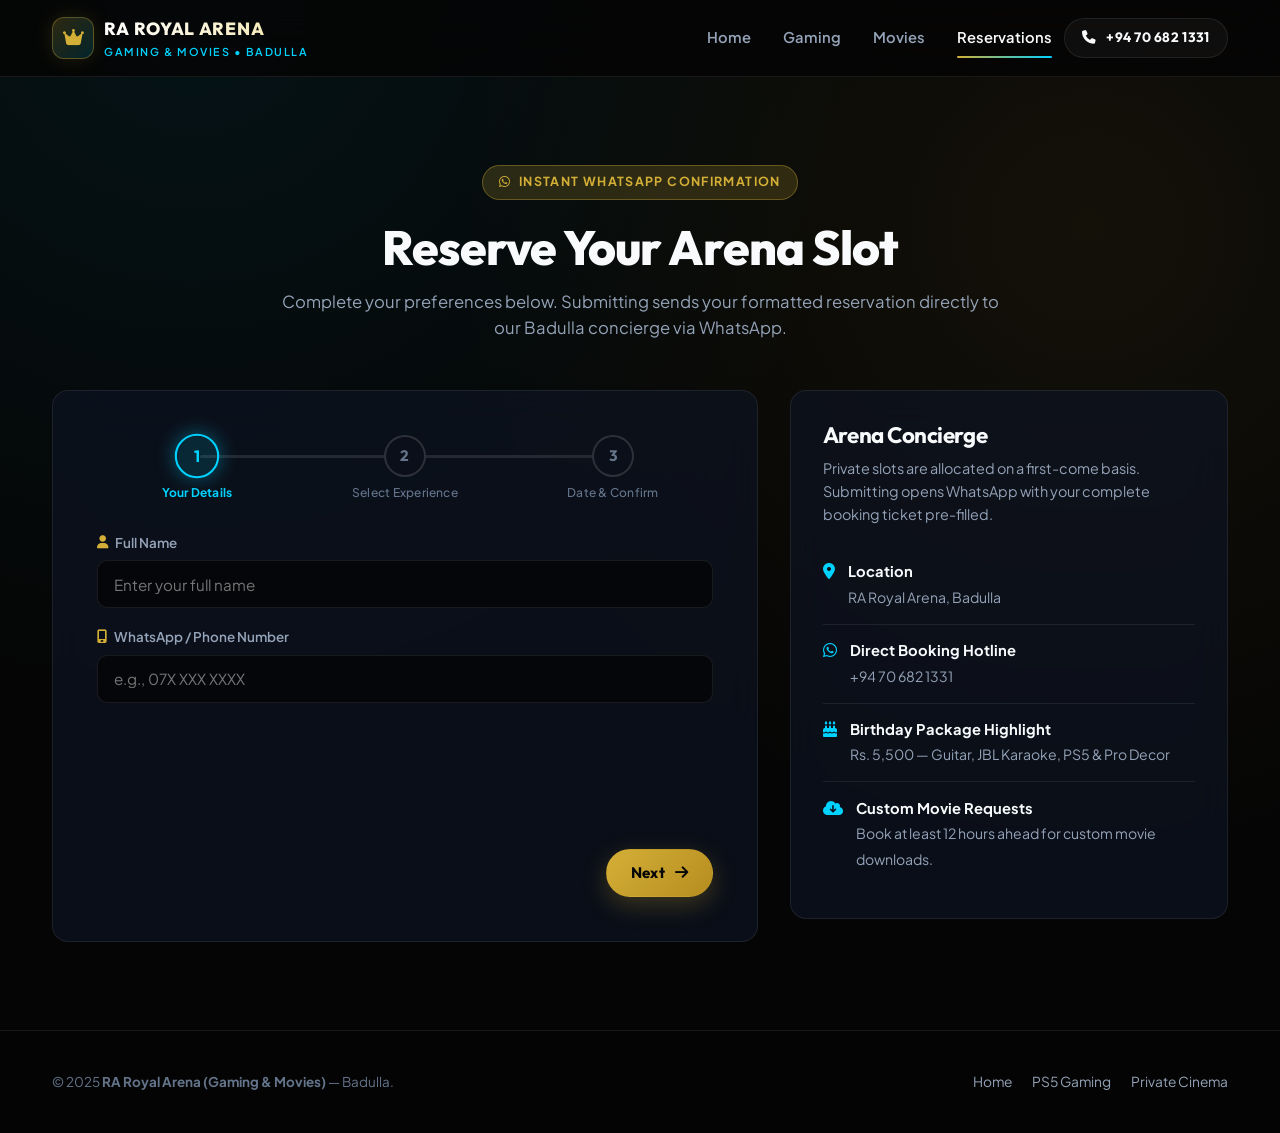
==== commit 80124482: "Update booking.html" ====
--- a/booking.html
+++ b/booking.html
@@ -10,7 +10,7 @@
   <link rel="preconnect" href="https://fonts.gstatic.com" crossorigin />
   <link href="https://fonts.googleapis.com/css2?family=Outfit:wght@500;600;700;800;900&family=Plus+Jakarta+Sans:wght@400;500;600;700&display=swap" rel="stylesheet" />
   <link rel="stylesheet" href="https://cdnjs.cloudflare.com/ajax/libs/font-awesome/6.5.1/css/all.min.css" />
-  <link rel="stylesheet" href="assets/css/styles.css" />
+  <link rel="stylesheet" href="assets/css/styles.css?v=7" />
 </head>
 <body>
   <div class="page-transition"></div>
@@ -65,7 +65,7 @@
 
         <div class="booking-layout">
           <!-- 3-Step Reservation Wizard Form -->
-          <div class="glass-panel booking-card">
+          <div class="glass-panel booking-card booking-wizard-card">
             <!-- Top Progress Stepper Bar -->
             <div class="booking-stepper" role="tablist" aria-label="Booking Steps">
               <div class="stepper-track" aria-hidden="true">
@@ -97,7 +97,7 @@
               </button>
             </div>
 
-            <form id="reservationForm" novalidate>
+            <form id="reservationForm" class="wizard-form" novalidate>
               <div class="wizard-steps-viewport">
                 <!-- STEP 1: Your Details -->
                 <div class="wizard-step active" data-step-panel="1">
@@ -118,13 +118,13 @@
                       </div>
                     </div>
 
-                    <p id="step1Error" class="form-error" style="margin-top: 1rem;">
+                    <p id="step1Error" class="form-error">
                       <i class="fa-solid fa-circle-exclamation"></i> Please enter your Full Name and WhatsApp / Phone Number to continue.
                     </p>
                   </div>
 
                   <div class="wizard-nav wizard-nav-end">
-                    <button type="button" id="step1NextBtn" class="btn btn-gold wizard-btn-full">
+                    <button type="button" id="step1NextBtn" class="btn btn-gold wizard-btn-primary">
                       Next <i class="fa-solid fa-arrow-right"></i>
                     </button>
                   </div>
@@ -161,7 +161,7 @@
                       </div>
                     </div>
 
-                    <p id="step2Error" class="form-error" style="margin-top: 1rem;">
+                    <p id="step2Error" class="form-error">
                       <i class="fa-solid fa-circle-exclamation"></i> Please select an experience category before continuing.
                     </p>
                   </div>
@@ -170,7 +170,7 @@
                     <button type="button" class="btn btn-outline wizard-prev-btn" data-prev-step="1">
                       <i class="fa-solid fa-arrow-left"></i> Back
                     </button>
-                    <button type="button" id="step2NextBtn" class="btn btn-gold wizard-next-flex">
+                    <button type="button" id="step2NextBtn" class="btn btn-gold wizard-next-btn">
                       Next <i class="fa-solid fa-arrow-right"></i>
                     </button>
                   </div>
@@ -179,7 +179,7 @@
                 <!-- STEP 3: Date & Confirm -->
                 <div class="wizard-step" data-step-panel="3">
                   <div class="wizard-step-fields">
-                    <div class="form-grid form-grid-2" style="margin-bottom: 1.15rem;">
+                    <div class="form-grid form-grid-2">
                       <div class="form-group">
                         <label for="preferredDate" class="form-label">
                           <i class="fa-regular fa-calendar"></i> Preferred Date
@@ -201,7 +201,7 @@
                       </div>
                     </div>
 
-                    <div class="form-grid">
+                    <div class="form-grid" style="margin-top: 1rem;">
                       <div class="form-group">
                         <label for="peopleCount" class="form-label">
                           <i class="fa-solid fa-users"></i> Number of Guests
@@ -217,7 +217,7 @@
                       </div>
                     </div>
 
-                    <p id="formError" class="form-error" style="margin-top: 1rem;">
+                    <p id="formError" class="form-error">
                       <i class="fa-solid fa-circle-exclamation"></i> Please select a Preferred Date, Time Slot, and Number of Guests.
                     </p>
                   </div>
@@ -226,7 +226,7 @@
                     <button type="button" class="btn btn-outline wizard-prev-btn" data-prev-step="2">
                       <i class="fa-solid fa-arrow-left"></i> Back
                     </button>
-                    <button type="submit" class="btn btn-gold wizard-next-flex">
+                    <button type="submit" class="btn btn-gold wizard-next-btn">
                       <i class="fa-brands fa-whatsapp"></i> Book via WhatsApp
                     </button>
                   </div>
@@ -235,7 +235,7 @@
             </form>
           </div>
 
-          <!-- Concierge Information Panel (Original) -->
+          <!-- Concierge Information Panel -->
           <aside class="glass-panel summary-card">
             <h2 style="font-size: 1.4rem; margin-bottom: 0.5rem;">Arena Concierge</h2>
             <p style="color: var(--text-secondary); font-size: 0.9rem; margin-bottom: 1.25rem;">
@@ -292,12 +292,6 @@
     </div>
   </footer>
 
-  <!-- Floating Action Component (Direct WhatsApp Chat on Booking Page) -->
-  <a href="https://wa.me/94706821331" target="_blank" rel="noopener noreferrer" class="floating-action" aria-label="Chat on WhatsApp">
-    <i class="fa-brands fa-whatsapp"></i>
-    <span>WhatsApp</span>
-  </a>
-
-  <script src="assets/js/main.js"></script>
+  <script src="assets/js/main.js?v=7"></script>
 </body>
-</html>+</html>
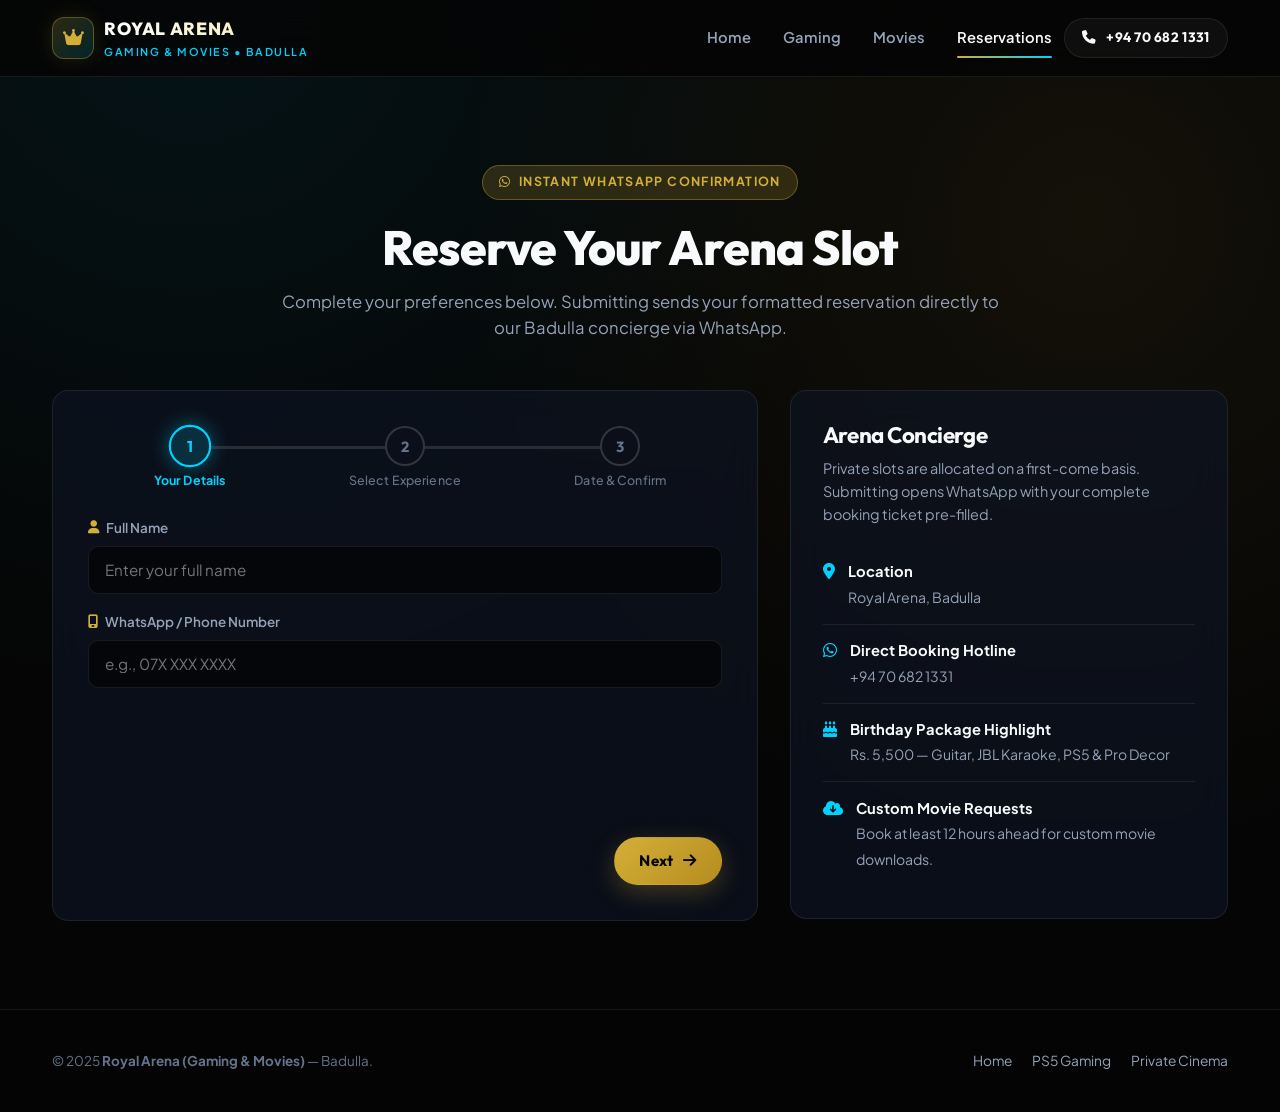
==== commit 5cf3009b: "Update booking.html" ====
--- a/booking.html
+++ b/booking.html
@@ -3,8 +3,8 @@
 <head>
   <meta charset="UTF-8" />
   <meta name="viewport" content="width=device-width, initial-scale=1.0" />
-  <title>Reservations | RA Royal Arena - Badulla</title>
-  <meta name="description" content="Book your PS5 gaming session, private movie screening, or VIP birthday party directly via WhatsApp at RA Royal Arena, Badulla." />
+  <title>Reservations | Royal Arena - Badulla</title>
+  <meta name="description" content="Book your PS5 gaming session, private movie screening, or VIP birthday party directly via WhatsApp at Royal Arena, Badulla." />
 
   <link rel="preconnect" href="https://fonts.googleapis.com" />
   <link rel="preconnect" href="https://fonts.gstatic.com" crossorigin />
@@ -21,7 +21,7 @@
       <a href="index.html" class="brand-logo">
         <div class="brand-mark"><i class="fa-solid fa-crown"></i></div>
         <div class="brand-text">
-          <span class="brand-title">RA Royal Arena</span>
+          <span class="brand-title">Royal Arena</span>
           <span class="brand-subtitle">Gaming &amp; Movies • Badulla</span>
         </div>
       </a>
@@ -246,7 +246,7 @@
               <i class="fa-solid fa-location-dot"></i>
               <div>
                 <strong style="display: block; font-size: 0.92rem;">Location</strong>
-                <span style="color: var(--text-secondary); font-size: 0.88rem;">RA Royal Arena, Badulla</span>
+                <span style="color: var(--text-secondary); font-size: 0.88rem;">Royal Arena, Badulla</span>
               </div>
             </div>
 
@@ -282,7 +282,7 @@
   <footer class="site-footer">
     <div class="container footer-inner">
       <div class="footer-meta">
-        &copy; 2025 <strong>RA Royal Arena (Gaming &amp; Movies)</strong> — Badulla.
+        &copy; 2025 <strong>Royal Arena (Gaming &amp; Movies)</strong> — Badulla.
       </div>
       <div class="footer-links">
         <a href="index.html">Home</a>
--- a/assets/css/styles.css
+++ b/assets/css/styles.css
@@ -1838,24 +1838,67 @@
 }
 
 /* ==========================================================================
-   BOOKING PAGE: 3-STEP MULTI-STEP WIZARD
+   BOOKING PAGE: 3-STEP MULTI-STEP WIZARD (PERCENTAGE-BASED & CENTERED)
    ========================================================================== */
+.booking-layout > * {
+  min-width: 0;
+  width: 100%;
+  max-width: 100%;
+}
+
+.booking-wizard-card {
+  width: 100%;
+  max-width: 100%;
+  min-width: 0;
+  margin: 0 auto;
+  padding: 6% 5%;
+}
+
+@media (min-width: 768px) {
+  .booking-wizard-card {
+    padding: 5%;
+  }
+}
+
+.wizard-form,
+.wizard-steps-viewport,
+.wizard-step,
+.wizard-step-fields,
+.wizard-step .form-grid,
+.wizard-step .form-group {
+  width: 100%;
+  max-width: 100%;
+  min-width: 0;
+}
+
+.wizard-step .form-control {
+  width: 100%;
+  max-width: 100%;
+  min-width: 0;
+}
+
+.wizard-step .form-error {
+  margin-top: 0.75rem;
+}
+
+/* Progress Stepper (100% Percentage Track Positioning) */
 .booking-stepper {
   position: relative;
+  width: 100%;
   display: grid;
   grid-template-columns: repeat(3, 1fr);
-  gap: 0.5rem;
-  margin-bottom: 2rem;
+  gap: 2%;
+  margin-bottom: 1.75rem;
 }
 
 .stepper-track {
   position: absolute;
-  top: 20px;
-  left: calc(100% / 6);
-  right: calc(100% / 6);
-  height: 3px;
-  background: rgba(255, 255, 255, 0.1);
-  border-radius: 999px;
+  top: 1.25rem;
+  left: 16.6667%;
+  right: 16.6667%;
+  height: 0.18rem;
+  background: rgba(255, 255, 255, 0.12);
+  border-radius: 9999px;
   z-index: 0;
   overflow: hidden;
 }
@@ -1864,19 +1907,20 @@
   width: 0%;
   height: 100%;
   background: linear-gradient(90deg, #10b981 0%, var(--neon-blue) 100%);
-  box-shadow: 0 0 12px rgba(0, 210, 255, 0.45);
+  box-shadow: 0 0 0.75rem rgba(0, 210, 255, 0.45);
   transition: width 0.35s cubic-bezier(0.4, 0, 0.2, 1);
 }
 
 .stepper-item {
   position: relative;
-  z-index: 1;
+  z-index: 2;
   background: transparent;
   border: none;
+  padding: 0;
   display: flex;
   flex-direction: column;
   align-items: center;
-  gap: 0.5rem;
+  gap: 0.45rem;
   cursor: pointer;
   font-family: inherit;
   color: var(--text-muted);
@@ -1888,35 +1932,42 @@
 }
 
 .stepper-circle {
-  width: 42px;
-  height: 42px;
+  width: 2.5rem;
+  height: 2.5rem;
   border-radius: 50%;
-  background: var(--bg-secondary);
-  border: 2px solid rgba(255, 255, 255, 0.14);
+  background-color: #0b0f19;
+  border: 0.125rem solid rgba(255, 255, 255, 0.16);
   display: flex;
   align-items: center;
   justify-content: center;
   font-family: 'Outfit', sans-serif;
   font-weight: 700;
-  font-size: 0.95rem;
+  font-size: 0.92rem;
   color: var(--text-muted);
   transition: all 0.3s cubic-bezier(0.4, 0, 0.2, 1);
 }
 
 .step-check-icon {
   display: none;
-  font-size: 0.95rem;
+  font-size: 0.92rem;
 }
 
 .stepper-label {
-  font-size: 0.75rem;
+  font-size: 0.7rem;
   font-weight: 500;
-  letter-spacing: 0.02em;
+  letter-spacing: 0.01em;
   text-align: center;
   line-height: 1.25;
-}
-
-/* Active Step: Neon Accent Glow & Bold Text */
+  max-width: 100%;
+}
+
+@media (min-width: 480px) {
+  .stepper-label {
+    font-size: 0.78rem;
+  }
+}
+
+/* Active Step: Solid Dark Base + Neon Tint so line never shows through */
 .stepper-item.active {
   color: var(--text-primary);
 }
@@ -1929,12 +1980,12 @@
 .stepper-item.active .stepper-circle {
   border-color: var(--neon-blue);
   color: var(--neon-blue);
-  background: rgba(0, 210, 255, 0.12);
-  box-shadow: 0 0 18px rgba(0, 210, 255, 0.4);
+  background: linear-gradient(rgba(0, 210, 255, 0.16), rgba(0, 210, 255, 0.16)), #0b0f19;
+  box-shadow: 0 0 1.1rem rgba(0, 210, 255, 0.4);
   transform: scale(1.06);
 }
 
-/* Completed Step: Green/Accent Checkmark */
+/* Completed Step: Solid Green Checkmark */
 .stepper-item.completed {
   color: #34d399;
 }
@@ -1948,7 +1999,7 @@
   background: linear-gradient(135deg, #10b981 0%, #059669 100%);
   border-color: #34d399;
   color: #ffffff;
-  box-shadow: 0 0 16px rgba(16, 185, 129, 0.35);
+  box-shadow: 0 0 1rem rgba(16, 185, 129, 0.35);
 }
 
 .stepper-item.completed .step-number {
@@ -1959,16 +2010,16 @@
   display: block;
 }
 
-/* Consistent Height Container to Prevent Mobile Layout Jump */
+/* Consistent Viewport Height (No Layout Jump) */
 .wizard-steps-viewport {
-  min-height: 390px;
+  min-height: 25rem;
   display: flex;
   flex-direction: column;
 }
 
 @media (min-width: 640px) {
   .wizard-steps-viewport {
-    min-height: 365px;
+    min-height: 23rem;
   }
 }
 
@@ -1977,7 +2028,7 @@
   flex: 1;
   flex-direction: column;
   justify-content: space-between;
-  gap: 1.75rem;
+  gap: 1.5rem;
 }
 
 .wizard-step.active {
@@ -1985,10 +2036,13 @@
   animation: wizardStepFadeSlide 0.35s cubic-bezier(0.16, 1, 0.3, 1);
 }
 
+/* Percentage-based Responsive Navigation Buttons */
 .wizard-nav {
-  display: flex;
-  align-items: center;
-  gap: 0.85rem;
+  width: 100%;
+  display: flex;
+  align-items: center;
+  justify-content: space-between;
+  gap: 3%;
   padding-top: 0.5rem;
 }
 
@@ -1996,25 +2050,46 @@
   justify-content: flex-end;
 }
 
-.wizard-btn-full {
+.wizard-nav .btn {
+  min-width: 0;
+  padding: 0.75rem 4%;
+  font-size: 0.88rem;
+  white-space: normal;
+}
+
+.wizard-btn-primary {
   width: 100%;
 }
 
-.wizard-next-flex {
-  flex: 1;
+.wizard-prev-btn {
+  flex: 0 0 33%;
+}
+
+.wizard-next-btn {
+  flex: 1 1 64%;
 }
 
 @media (min-width: 640px) {
-  .wizard-btn-full {
+  .wizard-nav .btn {
+    padding: 0.8rem 1.5rem;
+    font-size: 0.95rem;
+  }
+
+  .wizard-btn-primary {
     width: auto;
-    min-width: 170px;
+    min-width: 34%;
+  }
+
+  .wizard-prev-btn {
+    flex: 0 0 auto;
+    min-width: 22%;
   }
 }
 
 @keyframes wizardStepFadeSlide {
   from {
     opacity: 0;
-    transform: translateY(8px);
+    transform: translateY(3%);
   }
   to {
     opacity: 1;
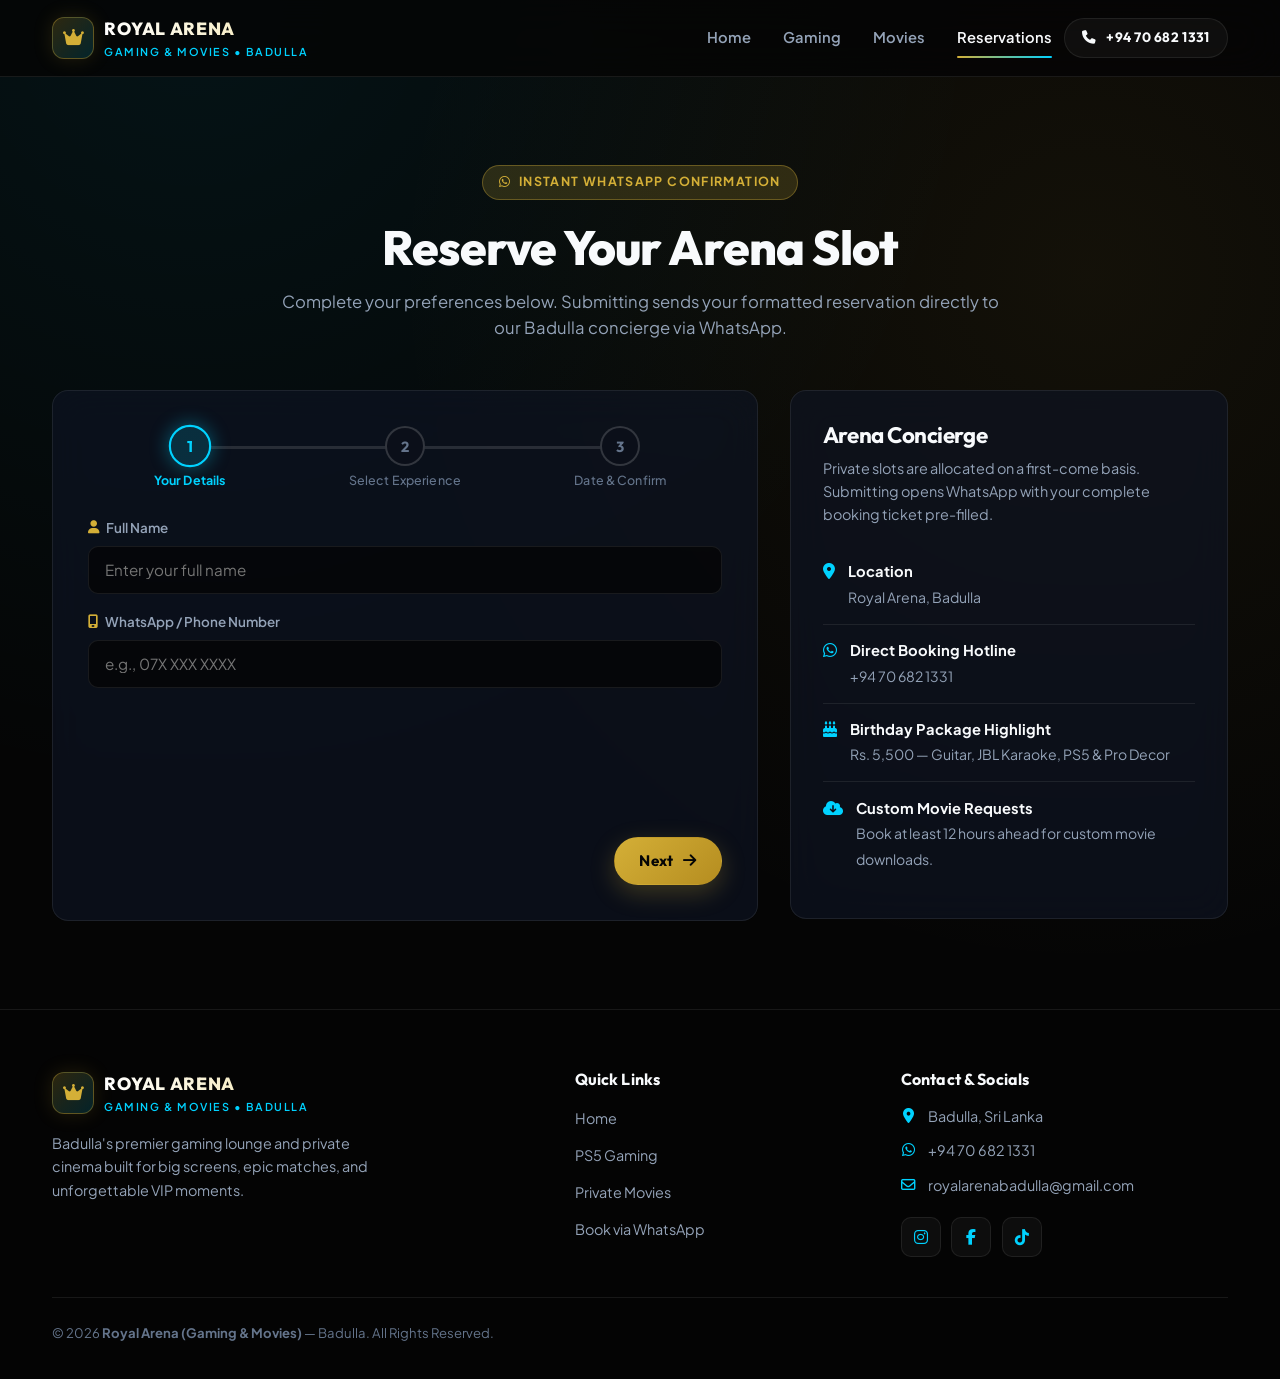
==== commit 7b3f8eaf: "Add files via upload" ====
--- a/booking.html
+++ b/booking.html
@@ -279,15 +279,70 @@
     </section>
   </main>
 
+ <!-- Luxury 3-Column Corporate Footer -->
   <footer class="site-footer">
-    <div class="container footer-inner">
-      <div class="footer-meta">
-        &copy; 2025 <strong>Royal Arena (Gaming &amp; Movies)</strong> — Badulla.
+    <div class="container">
+      <div class="footer-grid">
+        <!-- Column 1: Brand & Bio -->
+        <div class="footer-brand">
+          <a href="index.html" class="brand-logo">
+            <div class="brand-mark"><i class="fa-solid fa-crown"></i></div>
+            <div class="brand-text">
+              <span class="brand-title">Royal Arena</span>
+              <span class="brand-subtitle">Gaming &amp; Movies • Badulla</span>
+            </div>
+          </a>
+          <p class="footer-bio">
+            Badulla's premier gaming lounge and private cinema built for big screens, epic matches, and unforgettable VIP moments.
+          </p>
+        </div>
+
+        <!-- Column 2: Quick Links -->
+        <div class="footer-col">
+          <h3 class="footer-heading">Quick Links</h3>
+          <ul class="footer-nav">
+            <li><a href="index.html">Home</a></li>
+            <li><a href="gaming.html">PS5 Gaming</a></li>
+            <li><a href="movies.html">Private Movies</a></li>
+            <li><a href="booking.html">Book via WhatsApp</a></li>
+          </ul>
+        </div>
+
+        <!-- Column 3: Contact & Socials -->
+        <div class="footer-col">
+          <h3 class="footer-heading">Contact &amp; Socials</h3>
+          <ul class="footer-contact">
+            <li>
+              <i class="fa-solid fa-location-dot"></i>
+              <span>Badulla, Sri Lanka</span>
+            </li>
+            <li>
+              <i class="fa-brands fa-whatsapp"></i>
+              <a href="https://wa.me/94706821331" target="_blank" rel="noopener noreferrer">+94 70 682 1331</a>
+            </li>
+            <li>
+              <i class="fa-regular fa-envelope"></i>
+              <a href="mailto:royalarenabadulla@gmail.com">royalarenabadulla@gmail.com</a>
+            </li>
+          </ul>
+
+          <div class="footer-socials">
+            <a href="https://www.instagram.com/royalarenabadulla/" class="social-btn" aria-label="Instagram" target="_blank" rel="noopener noreferrer">
+              <i class="fa-brands fa-instagram"></i>
+            </a>
+            <a href="https://web.facebook.com/p/Royal-Arena-Badulla-61594236964384/?_rdc=1&_rdr#" class="social-btn" aria-label="Facebook" target="_blank" rel="noopener noreferrer">
+              <i class="fa-brands fa-facebook-f"></i>
+            </a>
+            <a href="https://www.tiktok.com/@royal.arena.badul?is_from_webapp=1&sender_device=pc" class="social-btn" aria-label="TikTok" target="_blank" rel="noopener noreferrer">
+              <i class="fa-brands fa-tiktok"></i>
+            </a>
+          </div>
+        </div>
       </div>
-      <div class="footer-links">
-        <a href="index.html">Home</a>
-        <a href="gaming.html">PS5 Gaming</a>
-        <a href="movies.html">Private Cinema</a>
+
+      <!-- Bottom Copyright Divider -->
+      <div class="footer-bottom">
+        <p>&copy; 2026 <strong>Royal Arena (Gaming &amp; Movies)</strong> — Badulla. All Rights Reserved.</p>
       </div>
     </div>
   </footer>
--- a/assets/css/styles.css
+++ b/assets/css/styles.css
@@ -1294,55 +1294,136 @@
 }
 
 /* ==========================================================================
-   MINIMAL CORPORATE FOOTER
+   3-COLUMN LUXURY CORPORATE FOOTER
    ========================================================================== */
 .site-footer {
   margin-top: auto;
   border-top: 1px solid var(--border-glass);
-  background: rgba(5, 5, 5, 0.9);
-  padding: 2rem 0 5rem;
+  background: rgba(5, 5, 5, 0.94);
+  padding: 3rem 0 5.25rem;
 }
 
 @media (min-width: 768px) {
   .site-footer {
-    padding: 2.5rem 0;
-  }
-}
-
-.footer-inner {
+    padding: 3.75rem 0 2.25rem;
+  }
+}
+
+.footer-grid {
+  display: grid;
+  grid-template-columns: 1fr;
+  gap: 2.25rem;
+  padding-bottom: 2.5rem;
+}
+
+@media (min-width: 768px) {
+  .footer-grid {
+    grid-template-columns: 1.45fr 0.85fr 1fr;
+    gap: 3rem;
+    align-items: start;
+  }
+}
+
+.footer-brand .brand-logo {
+  margin-bottom: 1rem;
+}
+
+.footer-bio {
+  font-size: 0.9rem;
+  line-height: 1.65;
+  color: var(--text-secondary);
+  max-width: 340px;
+}
+
+.footer-heading {
+  font-family: 'Outfit', sans-serif;
+  font-size: 1rem;
+  font-weight: 700;
+  color: var(--text-primary);
+  margin-bottom: 1rem;
+  letter-spacing: 0.01em;
+}
+
+.footer-nav,
+.footer-contact {
   display: flex;
   flex-direction: column;
-  gap: 1.15rem;
-  align-items: center;
-  justify-content: space-between;
+  gap: 0.72rem;
+}
+
+.footer-nav a {
+  font-size: 0.9rem;
+  color: var(--text-secondary);
+  transition: color var(--transition-fast), transform var(--transition-fast);
+  display: inline-block;
+}
+
+.footer-nav a:hover {
+  color: var(--gold-primary);
+  transform: translateX(3px);
+}
+
+.footer-contact li {
+  display: flex;
+  align-items: center;
+  gap: 0.7rem;
+  font-size: 0.9rem;
+  color: var(--text-secondary);
+}
+
+.footer-contact i {
+  width: 16px;
   text-align: center;
-}
-
-@media (min-width: 768px) {
-  .footer-inner {
-    flex-direction: row;
+  color: var(--neon-blue);
+  font-size: 0.92rem;
+  flex-shrink: 0;
+}
+
+.footer-contact a:hover {
+  color: var(--text-primary);
+}
+
+.footer-socials {
+  display: flex;
+  align-items: center;
+  gap: 0.65rem;
+  margin-top: 1.25rem;
+}
+
+.social-btn {
+  width: 40px;
+  height: 40px;
+  border-radius: 10px;
+  background: rgba(255, 255, 255, 0.04);
+  border: 1px solid var(--border-glass);
+  display: flex;
+  align-items: center;
+  justify-content: center;
+  color: var(--neon-blue);
+  font-size: 1rem;
+  transition: all var(--transition-fast);
+}
+
+.social-btn:hover {
+  background: rgba(212, 175, 55, 0.14);
+  border-color: var(--border-gold);
+  color: var(--gold-primary);
+  transform: translateY(-2px);
+}
+
+.footer-bottom {
+  border-top: 1px solid var(--border-glass);
+  padding-top: 1.5rem;
+  text-align: center;
+  font-size: 0.82rem;
+  color: var(--text-muted);
+}
+
+@media (min-width: 768px) {
+  .footer-bottom {
     text-align: left;
   }
 }
-
-.footer-meta {
-  font-size: 0.84rem;
-  color: var(--text-muted);
-}
-
-.footer-links {
-  display: flex;
-  flex-wrap: wrap;
-  justify-content: center;
-  gap: 1.25rem;
-  font-size: 0.86rem;
-  color: var(--text-secondary);
-}
-
-.footer-links a:hover {
-  color: var(--gold-primary);
-}
-
 /* ==========================================================================
    FLOATING PULSATING BOOK NOW / WHATSAPP ACTION BUTTON
    ========================================================================== */
